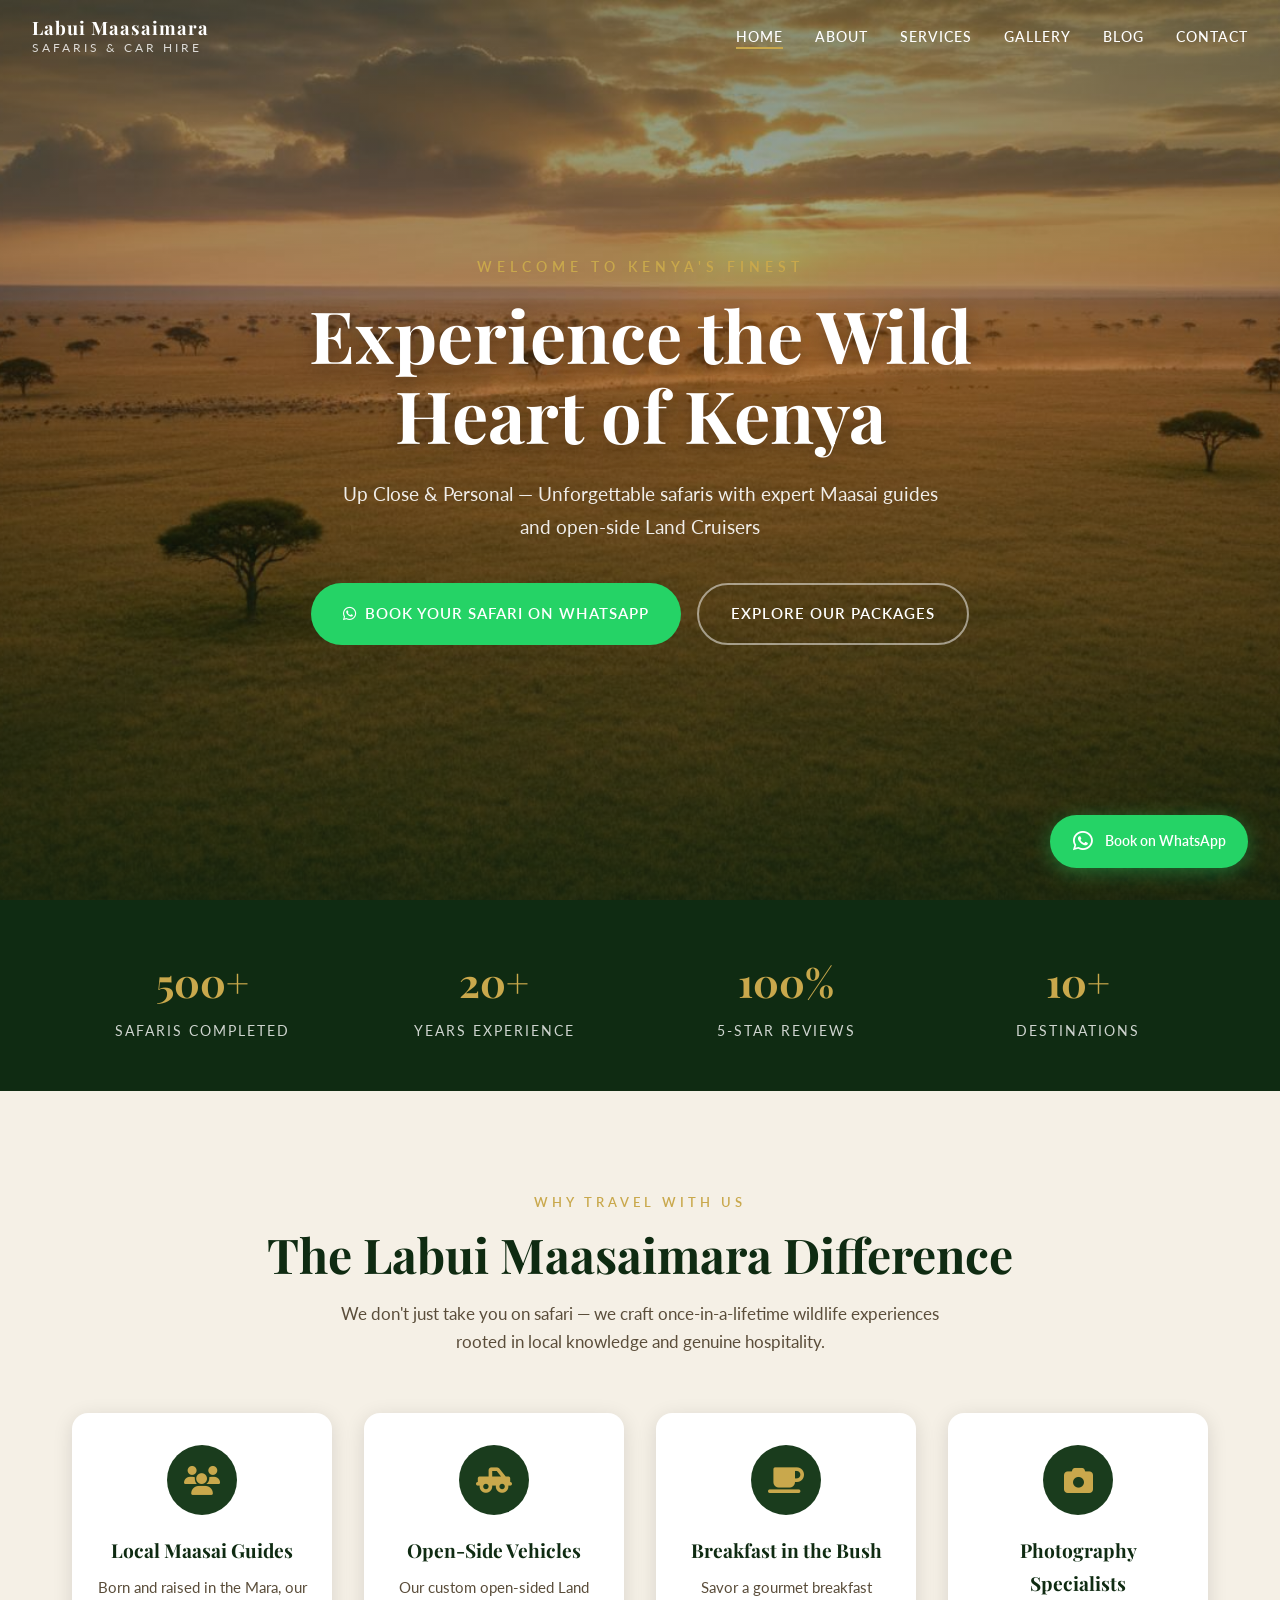
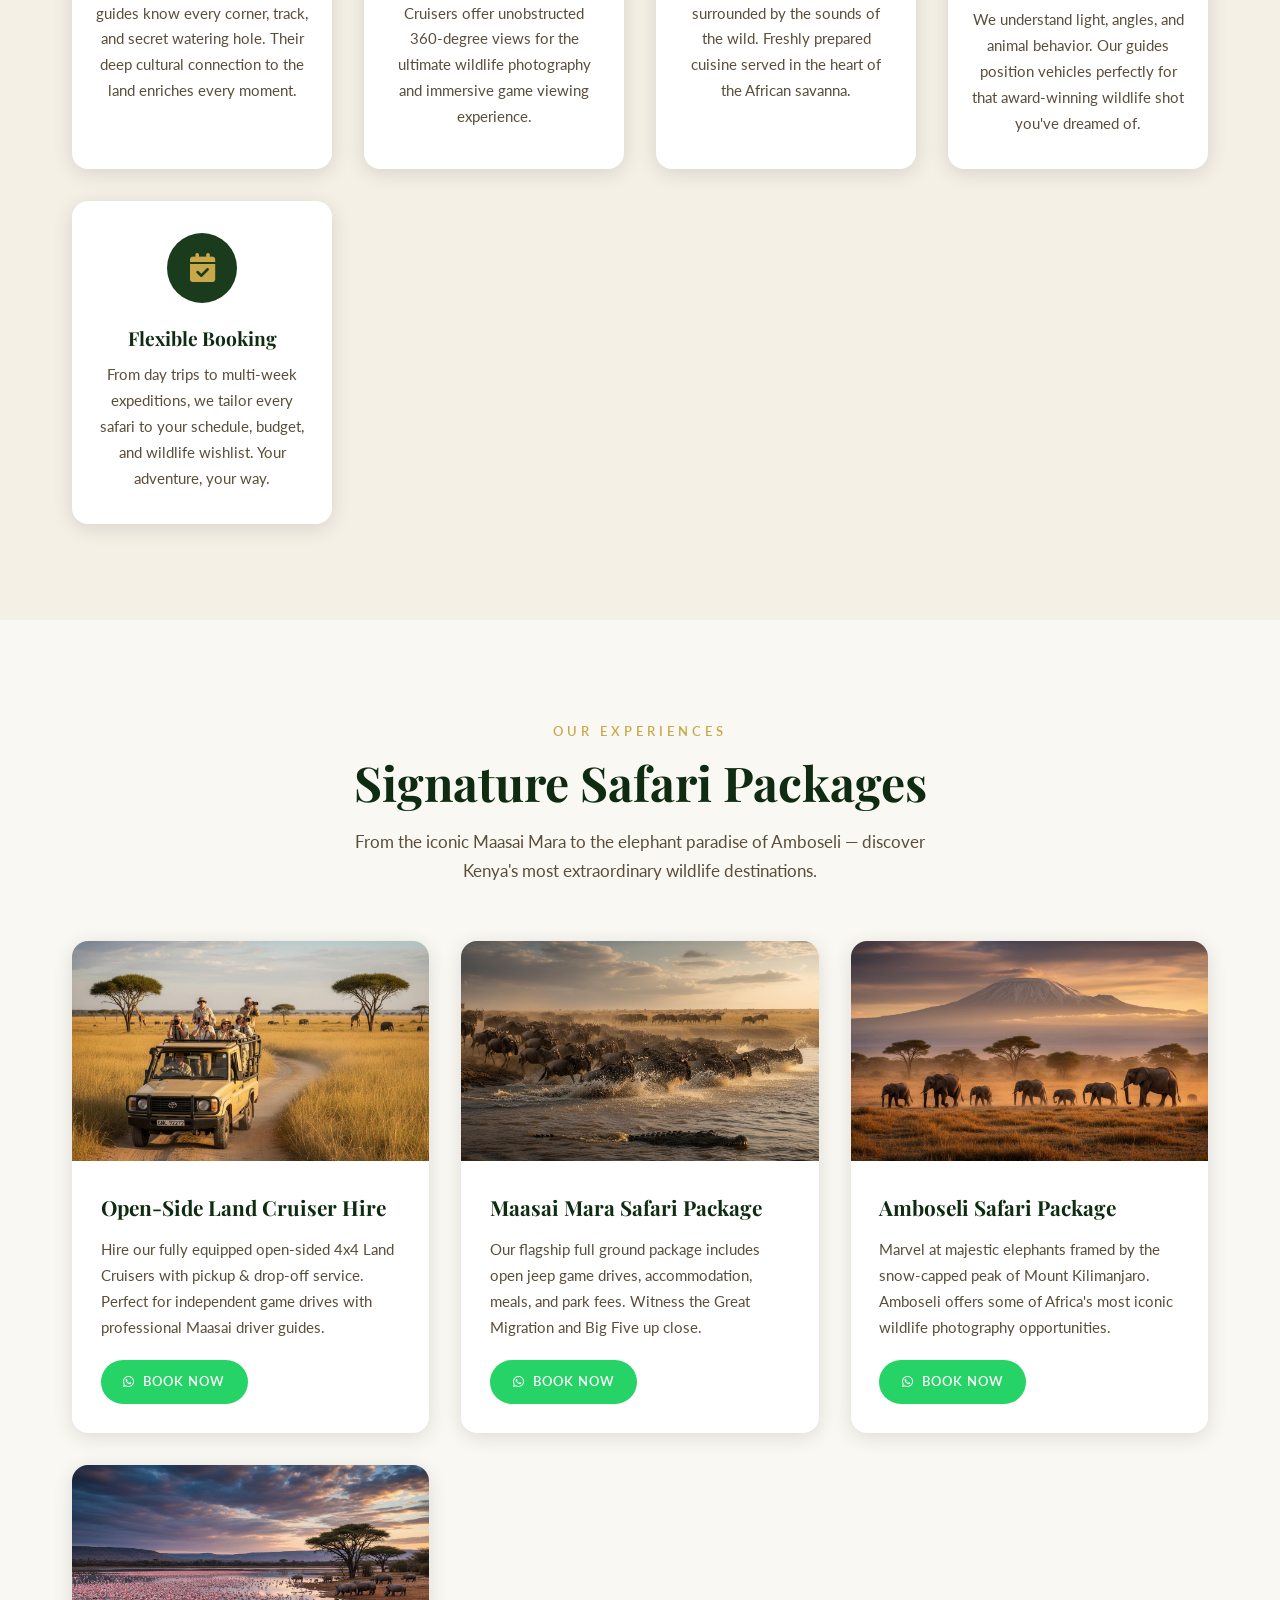
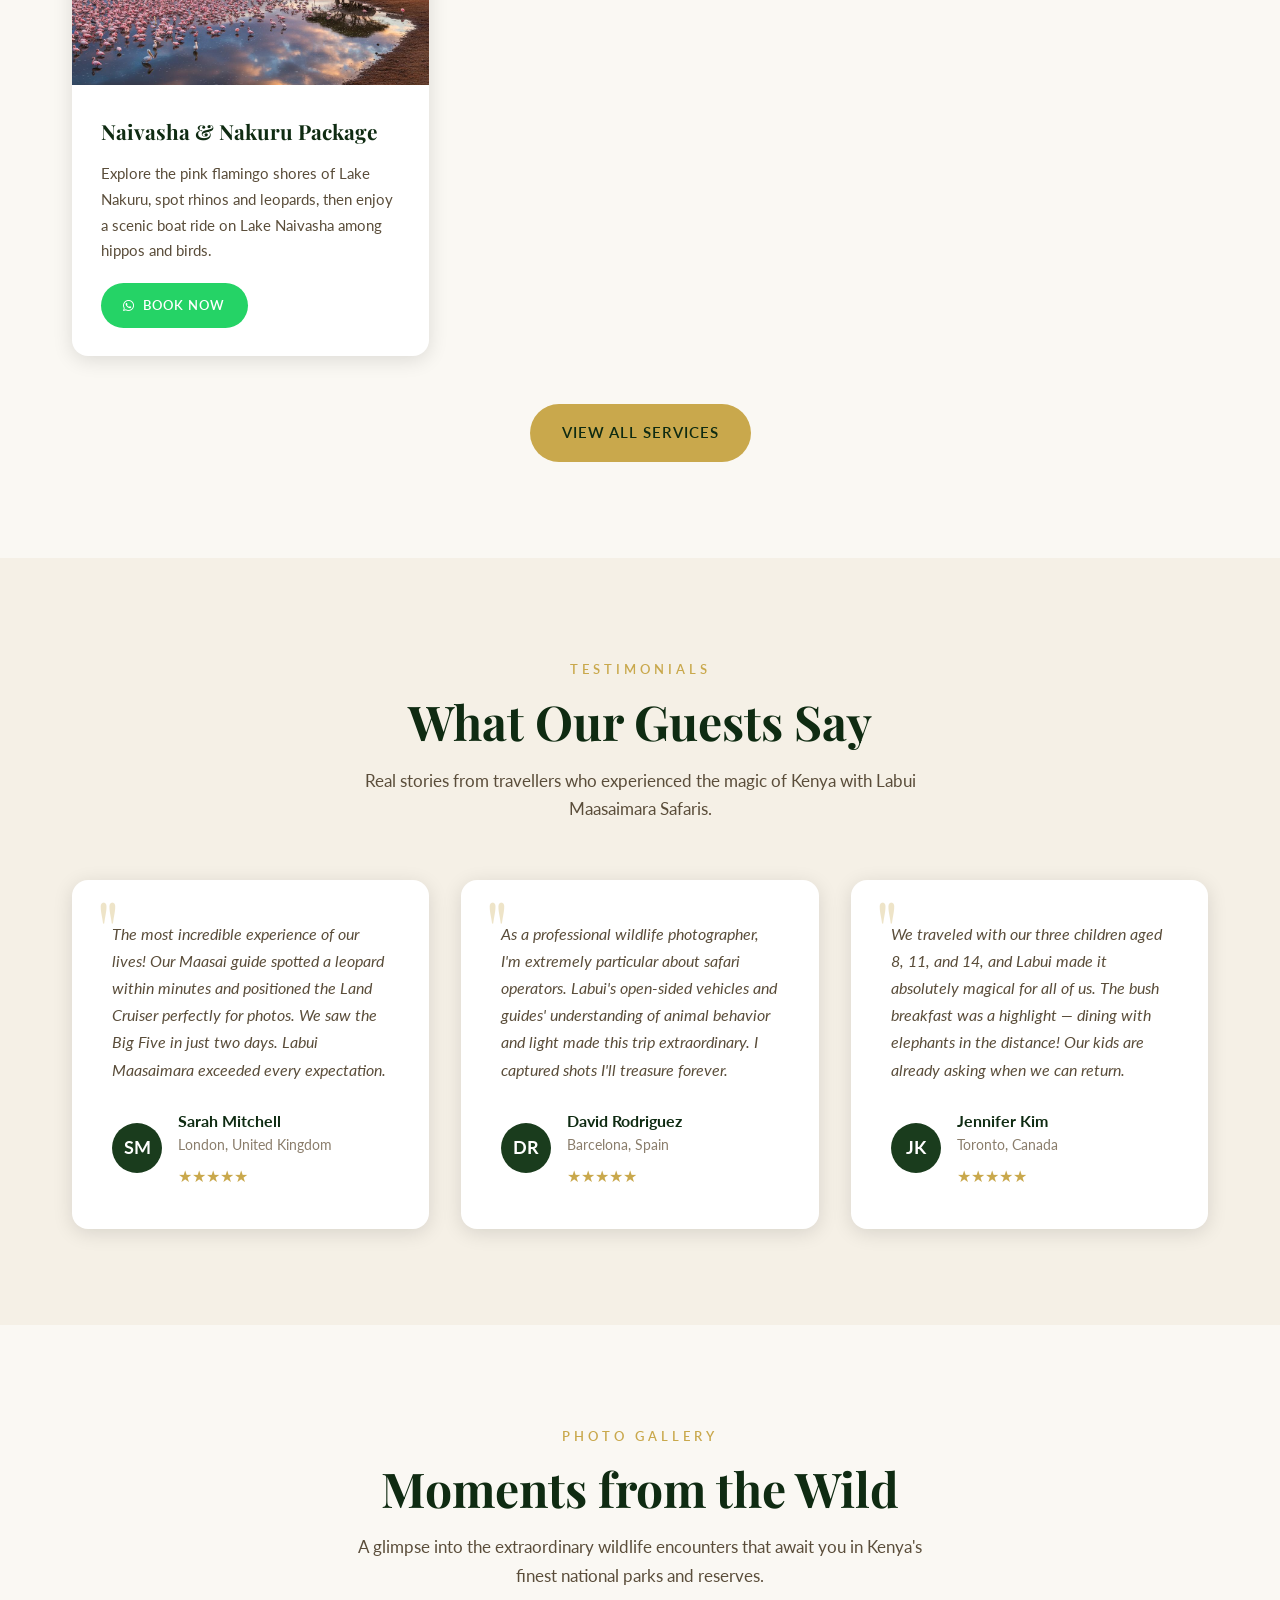
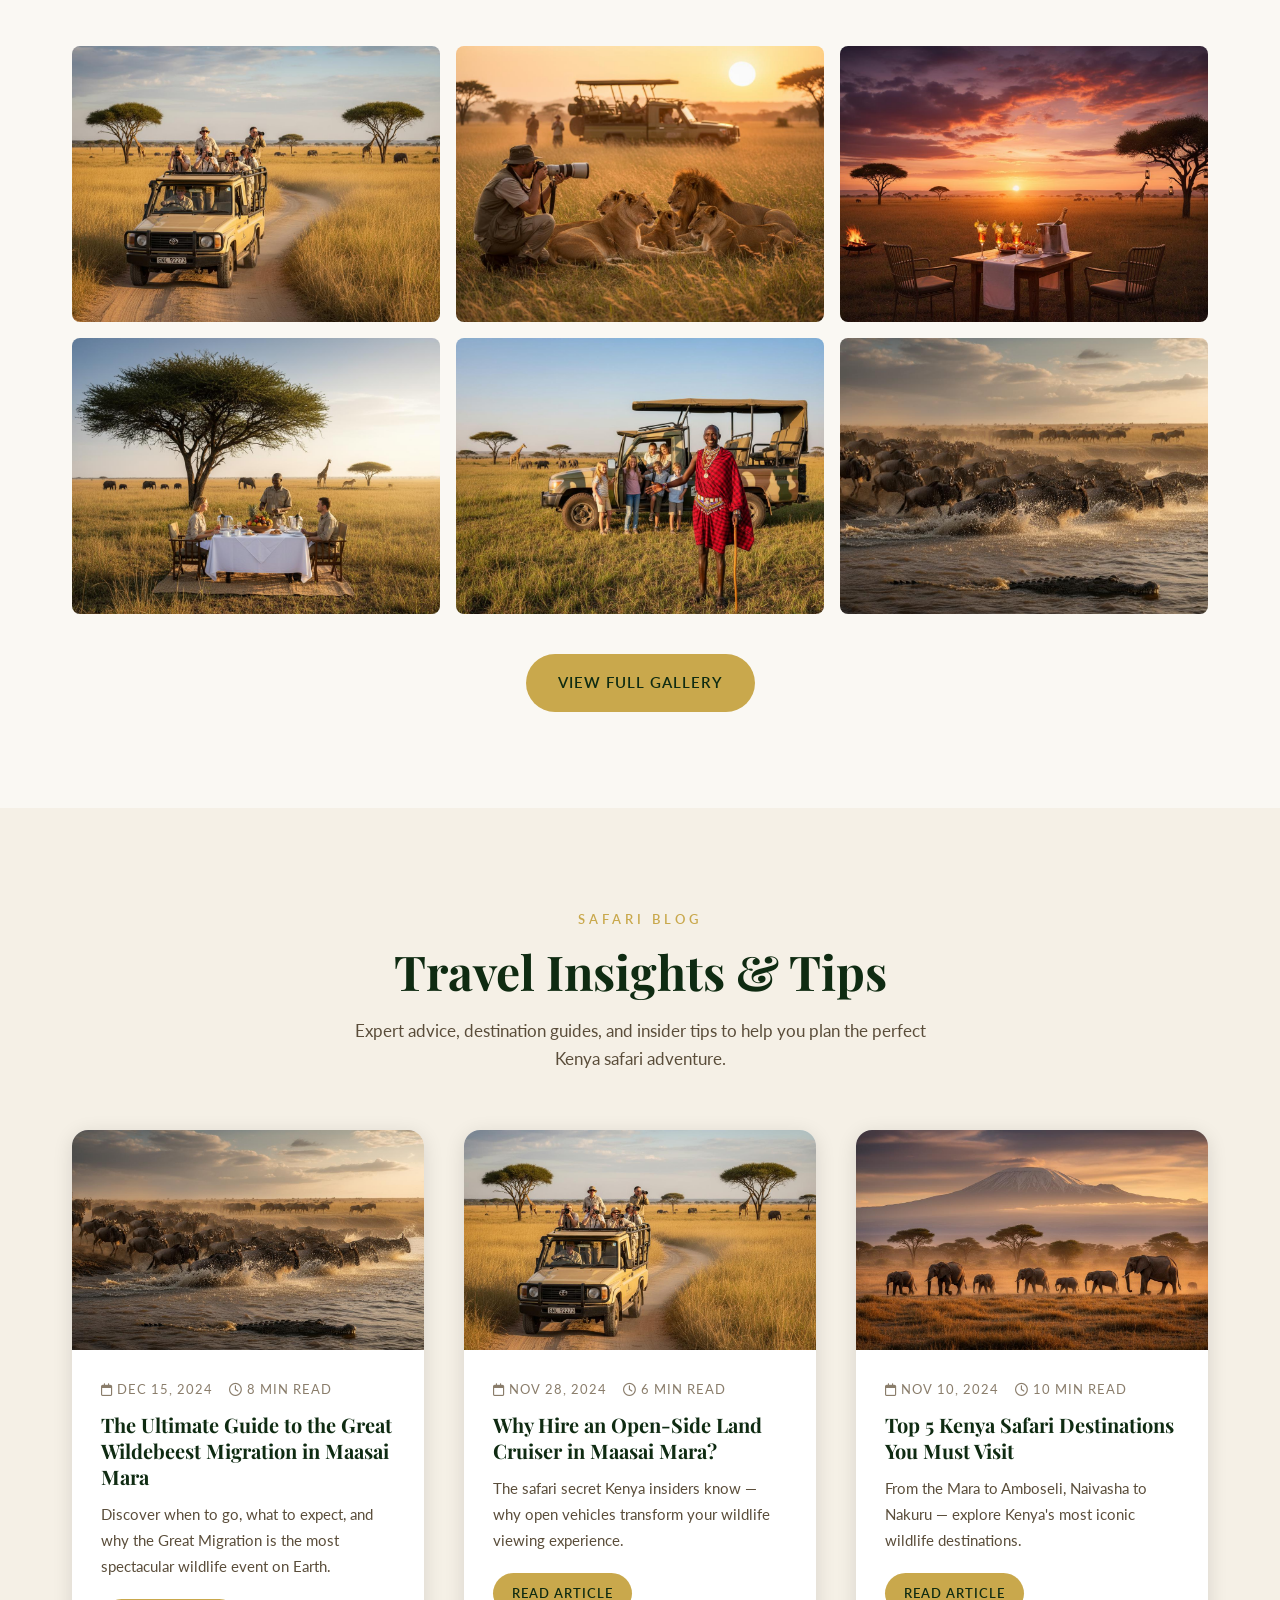
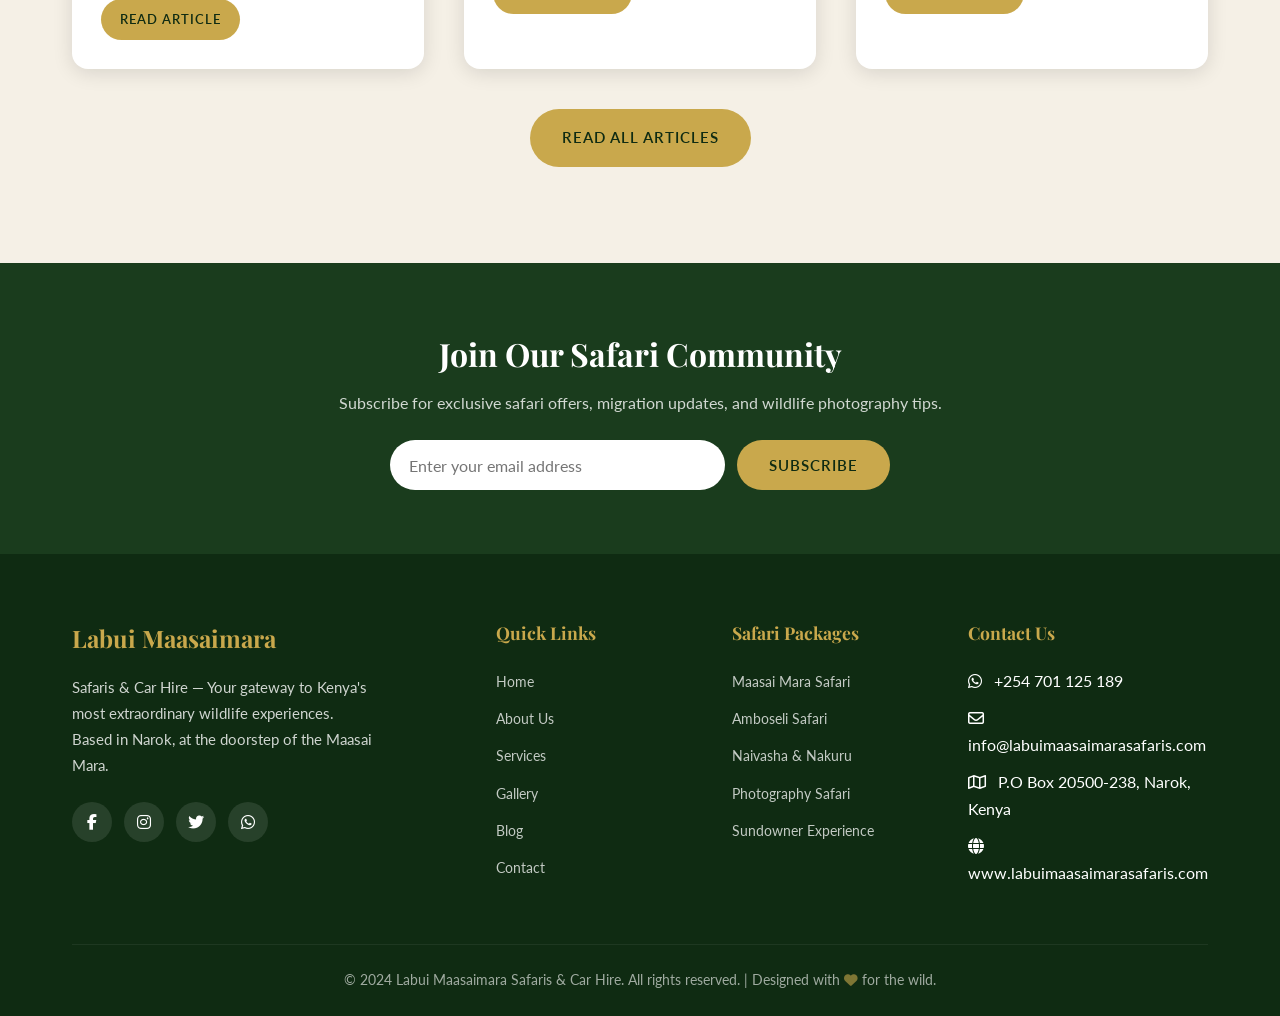
==== index.html @ a53995dc "Initial commit - Labui Maasaimara Safaris website" ====
<!DOCTYPE html>
<html lang="en">
<head>
  <meta charset="UTF-8">
  <meta name="viewport" content="width=device-width, initial-scale=1.0">
  <title>Labui Maasaimara Safaris & Car Hire | Best Safari in Kenya</title>
  <meta name="description" content="Labui Maasaimara Safaris & Car Hire offers the best Kenya safari experiences in Maasai Mara, Amboseli, Nakuru & Naivasha. Open-side Land Cruiser hire, game drives, photography safaris & more. Book now!">
  <meta name="keywords" content="Maasai Mara safari, Kenya safari, open side land cruiser hire, safari packages Kenya, wildlife photography, Amboseli safari, Labui Maasaimara">
  <link rel="canonical" href="https://www.labuimaasaimarasafaris.com/">
  
  <!-- Open Graph -->
  <meta property="og:title" content="Labui Maasaimara Safaris & Car Hire | Best Safari in Kenya">
  <meta property="og:description" content="Experience the Wild Heart of Kenya with Labui Maasaimara Safaris. Open-side Land Cruisers, expert Maasai guides, and unforgettable safari packages.">
  <meta property="og:type" content="website">
  <meta property="og:url" content="https://www.labuimaasaimarasafaris.com/">
  <meta property="og:image" content="https://www.labuimaasaimarasafaris.com/assets/images/hero-bg.jpg">
  
  <!-- Twitter Card -->
  <meta name="twitter:card" content="summary_large_image">
  <meta name="twitter:title" content="Labui Maasaimara Safaris & Car Hire">
  <meta name="twitter:description" content="Experience the Wild Heart of Kenya with Labui Maasaimara Safaris.">
  
  <!-- Schema.org -->
  <script type="application/ld+json">
  {
    "@context": "https://schema.org",
    "@type": "TravelAgency",
    "name": "Labui Maasaimara Safaris & Car Hire",
    "description": "Premier safari company in Kenya offering Maasai Mara safaris, open-side Land Cruiser hire, and wildlife experiences.",
    "url": "https://www.labuimaasaimarasafaris.com",
    "telephone": "+254701125189",
    "email": "info@labuimaasaimarasafaris.com",
    "address": {
      "@type": "PostalAddress",
      "addressLocality": "Narok",
      "addressCountry": "KE"
    },
    "areaServed": "Kenya",
    "priceRange": "$$$"
  }
  </script>
  
  <!-- Fonts -->
  <link rel="preconnect" href="https://fonts.googleapis.com">
  <link rel="preconnect" href="https://fonts.gstatic.com" crossorigin>
  <link href="https://fonts.googleapis.com/css2?family=Lato:wght@300;400;700;900&family=Playfair+Display:wght@400;500;600;700;800&display=swap" rel="stylesheet">
  
  <!-- Font Awesome -->
  <link rel="stylesheet" href="https://cdnjs.cloudflare.com/ajax/libs/font-awesome/6.5.1/css/all.min.css">
  
  <!-- Styles -->
  <link rel="stylesheet" href="assets/css/style.css">
</head>
<body>

  <!-- Preloader -->
  <div class="preloader">
    <div class="preloader-icon"></div>
    <div class="preloader-text">Labui Maasaimara</div>
    <div class="preloader-sub">Safaris & Car Hire</div>
  </div>

  <!-- Navigation -->
  <nav class="navbar">
    <div class="nav-container">
      <a href="index.html" class="nav-logo">
        Labui Maasaimara
        <span>Safaris & Car Hire</span>
      </a>
      
      <ul class="nav-menu">
        <li><a href="index.html" class="nav-link active">Home</a></li>
        <li><a href="about.html" class="nav-link">About</a></li>
        <li><a href="services.html" class="nav-link">Services</a></li>
        <li><a href="gallery.html" class="nav-link">Gallery</a></li>
        <li><a href="blog.html" class="nav-link">Blog</a></li>
        <li><a href="contact.html" class="nav-link">Contact</a></li>
      </ul>
      
      <button class="hamburger" aria-label="Toggle menu">
        <span></span>
        <span></span>
        <span></span>
      </button>
    </div>
  </nav>

  <!-- Hero Section -->
  <section class="hero">
    <div class="hero-video-bg">
      <img src="assets/images/hero-bg.jpg" alt="Maasai Mara savanna golden sunrise with acacia trees">
    </div>
    <div class="hero-overlay"></div>
    <div class="hero-content">
      <p class="hero-subtitle">Welcome to Kenya's Finest</p>
      <h1 class="hero-title">Experience the Wild Heart of Kenya</h1>
      <p class="hero-tagline">Up Close & Personal — Unforgettable safaris with expert Maasai guides and open-side Land Cruisers</p>
      <div class="hero-buttons">
        <a href="https://wa.me/254701125189?text=Hello%20Labui%20Safaris!%20I'd%20like%20to%20book%20a%20safari.%20Please%20send%20me%20more%20details." class="btn btn-whatsapp" target="_blank" rel="noopener">
          <i class="fab fa-whatsapp"></i> Book Your Safari on WhatsApp
        </a>
        <a href="services.html" class="btn btn-outline">Explore Our Packages</a>
      </div>
    </div>
  </section>

  <!-- Stats Bar -->
  <section class="stats-bar">
    <div class="container">
      <div class="stats-grid">
        <div class="stat-item">
          <span class="stat-number" data-target="500" data-suffix="+">0+</span>
          <span class="stat-label">Safaris Completed</span>
        </div>
        <div class="stat-item">
          <span class="stat-number" data-target="20" data-suffix="+">0+</span>
          <span class="stat-label">Years Experience</span>
        </div>
        <div class="stat-item">
          <span class="stat-number" data-target="100" data-suffix="%">0%</span>
          <span class="stat-label">5-Star Reviews</span>
        </div>
        <div class="stat-item">
          <span class="stat-number" data-target="10" data-suffix="+">0+</span>
          <span class="stat-label">Destinations</span>
        </div>
      </div>
    </div>
  </section>

  <!-- Why Choose Us -->
  <section class="section section-alt">
    <div class="container">
      <div class="section-header fade-in">
        <span class="section-label">Why Travel With Us</span>
        <h2 class="section-title">The Labui Maasaimara Difference</h2>
        <p class="section-desc">We don't just take you on safari — we craft once-in-a-lifetime wildlife experiences rooted in local knowledge and genuine hospitality.</p>
      </div>
      
      <div class="features-grid">
        <div class="feature-card fade-in">
          <div class="feature-icon">
            <i class="fas fa-users"></i>
          </div>
          <h3 class="feature-title">Local Maasai Guides</h3>
          <p class="feature-desc">Born and raised in the Mara, our guides know every corner, track, and secret watering hole. Their deep cultural connection to the land enriches every moment.</p>
        </div>
        
        <div class="feature-card fade-in">
          <div class="feature-icon">
            <i class="fas fa-truck-pickup"></i>
          </div>
          <h3 class="feature-title">Open-Side Vehicles</h3>
          <p class="feature-desc">Our custom open-sided Land Cruisers offer unobstructed 360-degree views for the ultimate wildlife photography and immersive game viewing experience.</p>
        </div>
        
        <div class="feature-card fade-in">
          <div class="feature-icon">
            <i class="fas fa-coffee"></i>
          </div>
          <h3 class="feature-title">Breakfast in the Bush</h3>
          <p class="feature-desc">Savor a gourmet breakfast surrounded by the sounds of the wild. Freshly prepared cuisine served in the heart of the African savanna.</p>
        </div>
        
        <div class="feature-card fade-in">
          <div class="feature-icon">
            <i class="fas fa-camera"></i>
          </div>
          <h3 class="feature-title">Photography Specialists</h3>
          <p class="feature-desc">We understand light, angles, and animal behavior. Our guides position vehicles perfectly for that award-winning wildlife shot you've dreamed of.</p>
        </div>
        
        <div class="feature-card fade-in">
          <div class="feature-icon">
            <i class="fas fa-calendar-check"></i>
          </div>
          <h3 class="feature-title">Flexible Booking</h3>
          <p class="feature-desc">From day trips to multi-week expeditions, we tailor every safari to your schedule, budget, and wildlife wishlist. Your adventure, your way.</p>
        </div>
      </div>
    </div>
  </section>

  <!-- Services Preview -->
  <section class="section">
    <div class="container">
      <div class="section-header fade-in">
        <span class="section-label">Our Experiences</span>
        <h2 class="section-title">Signature Safari Packages</h2>
        <p class="section-desc">From the iconic Maasai Mara to the elephant paradise of Amboseli — discover Kenya's most extraordinary wildlife destinations.</p>
      </div>
      
      <div class="services-grid">
        <div class="service-card fade-in">
          <div class="service-img">
            <img src="assets/images/service-landcruiser.jpg" alt="Open-side Land Cruiser safari vehicle in Maasai Mara" loading="lazy">
          </div>
          <div class="service-content">
            <h3 class="service-title">Open-Side Land Cruiser Hire</h3>
            <p class="service-desc">Hire our fully equipped open-sided 4x4 Land Cruisers with pickup & drop-off service. Perfect for independent game drives with professional Maasai driver guides.</p>
            <a href="https://wa.me/254701125189?text=Hello!%20I'd%20like%20to%20hire%20an%20open-side%20Land%20Cruiser%20in%20Maasai%20Mara.%20Please%20share%20rates%20and%20availability." class="btn btn-whatsapp" target="_blank" rel="noopener" style="padding: 0.7rem 1.4rem; font-size: 0.8rem;">
              <i class="fab fa-whatsapp"></i> Book Now
            </a>
          </div>
        </div>
        
        <div class="service-card fade-in">
          <div class="service-img">
            <img src="assets/images/about-wildlife.jpg" alt="Wildebeest crossing in Maasai Mara Kenya" loading="lazy">
          </div>
          <div class="service-content">
            <h3 class="service-title">Maasai Mara Safari Package</h3>
            <p class="service-desc">Our flagship full ground package includes open jeep game drives, accommodation, meals, and park fees. Witness the Great Migration and Big Five up close.</p>
            <a href="https://wa.me/254701125189?text=Hello!%20I'm%20interested%20in%20the%20Maasai%20Mara%20Safari%20Package.%20Please%20send%20details%20and%20pricing." class="btn btn-whatsapp" target="_blank" rel="noopener" style="padding: 0.7rem 1.4rem; font-size: 0.8rem;">
              <i class="fab fa-whatsapp"></i> Book Now
            </a>
          </div>
        </div>
        
        <div class="service-card fade-in">
          <div class="service-img">
            <img src="assets/images/service-amboseli.jpg" alt="Elephants with Mount Kilimanjaro at Amboseli" loading="lazy">
          </div>
          <div class="service-content">
            <h3 class="service-title">Amboseli Safari Package</h3>
            <p class="service-desc">Marvel at majestic elephants framed by the snow-capped peak of Mount Kilimanjaro. Amboseli offers some of Africa's most iconic wildlife photography opportunities.</p>
            <a href="https://wa.me/254701125189?text=Hello!%20I'd%20like%20to%20book%20the%20Amboseli%20Safari%20Package.%20Please%20share%20the%20itinerary%20and%20costs." class="btn btn-whatsapp" target="_blank" rel="noopener" style="padding: 0.7rem 1.4rem; font-size: 0.8rem;">
              <i class="fab fa-whatsapp"></i> Book Now
            </a>
          </div>
        </div>
        
        <div class="service-card fade-in">
          <div class="service-img">
            <img src="assets/images/service-nakuru.jpg" alt="Pink flamingos at Lake Nakuru with rhinos" loading="lazy">
          </div>
          <div class="service-content">
            <h3 class="service-title">Naivasha & Nakuru Package</h3>
            <p class="service-desc">Explore the pink flamingo shores of Lake Nakuru, spot rhinos and leopards, then enjoy a scenic boat ride on Lake Naivasha among hippos and birds.</p>
            <a href="https://wa.me/254701125189?text=Hello!%20I'm%20interested%20in%20the%20Naivasha%20%26%20Nakuru%20Package.%20Please%20send%20details." class="btn btn-whatsapp" target="_blank" rel="noopener" style="padding: 0.7rem 1.4rem; font-size: 0.8rem;">
              <i class="fab fa-whatsapp"></i> Book Now
            </a>
          </div>
        </div>
      </div>
      
      <div style="text-align: center; margin-top: 3rem;" class="fade-in">
        <a href="services.html" class="btn btn-primary">View All Services</a>
      </div>
    </div>
  </section>

  <!-- Testimonials -->
  <section class="section section-alt">
    <div class="container">
      <div class="section-header fade-in">
        <span class="section-label">Testimonials</span>
        <h2 class="section-title">What Our Guests Say</h2>
        <p class="section-desc">Real stories from travellers who experienced the magic of Kenya with Labui Maasaimara Safaris.</p>
      </div>
      
      <div class="testimonials-grid">
        <div class="testimonial-card fade-in">
          <p class="testimonial-text">The most incredible experience of our lives! Our Maasai guide spotted a leopard within minutes and positioned the Land Cruiser perfectly for photos. We saw the Big Five in just two days. Labui Maasaimara exceeded every expectation.</p>
          <div class="testimonial-author">
            <div class="testimonial-avatar">SM</div>
            <div>
              <div class="testimonial-name">Sarah Mitchell</div>
              <div class="testimonial-location">London, United Kingdom</div>
              <div class="testimonial-rating">★★★★★</div>
            </div>
          </div>
        </div>
        
        <div class="testimonial-card fade-in">
          <p class="testimonial-text">As a professional wildlife photographer, I'm extremely particular about safari operators. Labui's open-sided vehicles and guides' understanding of animal behavior and light made this trip extraordinary. I captured shots I'll treasure forever.</p>
          <div class="testimonial-author">
            <div class="testimonial-avatar">DR</div>
            <div>
              <div class="testimonial-name">David Rodriguez</div>
              <div class="testimonial-location">Barcelona, Spain</div>
              <div class="testimonial-rating">★★★★★</div>
            </div>
          </div>
        </div>
        
        <div class="testimonial-card fade-in">
          <p class="testimonial-text">We traveled with our three children aged 8, 11, and 14, and Labui made it absolutely magical for all of us. The bush breakfast was a highlight — dining with elephants in the distance! Our kids are already asking when we can return.</p>
          <div class="testimonial-author">
            <div class="testimonial-avatar">JK</div>
            <div>
              <div class="testimonial-name">Jennifer Kim</div>
              <div class="testimonial-location">Toronto, Canada</div>
              <div class="testimonial-rating">★★★★★</div>
            </div>
          </div>
        </div>
      </div>
    </div>
  </section>

  <!-- Gallery Preview -->
  <section class="section">
    <div class="container">
      <div class="section-header fade-in">
        <span class="section-label">Photo Gallery</span>
        <h2 class="section-title">Moments from the Wild</h2>
        <p class="section-desc">A glimpse into the extraordinary wildlife encounters that await you in Kenya's finest national parks and reserves.</p>
      </div>
      
      <div class="gallery-grid">
        <div class="gallery-item fade-in" data-category="game-drives">
          <img src="assets/images/service-landcruiser.jpg" alt="Safari game drive with open Land Cruiser in Maasai Mara" loading="lazy">
          <div class="gallery-watermark">
            <span class="gallery-watermark-text">Labui Maasaimara Safaris</span>
          </div>
        </div>
        <div class="gallery-item fade-in" data-category="photography">
          <img src="assets/images/service-photography.jpg" alt="Wildlife photographer with lions in Maasai Mara" loading="lazy">
          <div class="gallery-watermark">
            <span class="gallery-watermark-text">Labui Maasaimara Safaris</span>
          </div>
        </div>
        <div class="gallery-item fade-in" data-category="sundowners">
          <img src="assets/images/service-sundowner.jpg" alt="Sundowner drinks setup in Maasai Mara at sunset" loading="lazy">
          <div class="gallery-watermark">
            <span class="gallery-watermark-text">Labui Maasaimara Safaris</span>
          </div>
        </div>
        <div class="gallery-item fade-in" data-category="bush-breakfast">
          <img src="assets/images/service-breakfast.jpg" alt="Breakfast in the bush with wildlife views" loading="lazy">
          <div class="gallery-watermark">
            <span class="gallery-watermark-text">Labui Maasaimara Safaris</span>
          </div>
        </div>
        <div class="gallery-item fade-in" data-category="game-drives">
          <img src="assets/images/service-guide.jpg" alt="Maasai guide with tourists near safari vehicle" loading="lazy">
          <div class="gallery-watermark">
            <span class="gallery-watermark-text">Labui Maasaimara Safaris</span>
          </div>
        </div>
        <div class="gallery-item fade-in" data-category="game-drives">
          <img src="assets/images/about-wildlife.jpg" alt="Wildebeest Great Migration river crossing" loading="lazy">
          <div class="gallery-watermark">
            <span class="gallery-watermark-text">Labui Maasaimara Safaris</span>
          </div>
        </div>
      </div>
      
      <div style="text-align: center; margin-top: 2.5rem;" class="fade-in">
        <a href="gallery.html" class="btn btn-primary">View Full Gallery</a>
      </div>
    </div>
  </section>

  <!-- Blog Preview -->
  <section class="section section-alt">
    <div class="container">
      <div class="section-header fade-in">
        <span class="section-label">Safari Blog</span>
        <h2 class="section-title">Travel Insights & Tips</h2>
        <p class="section-desc">Expert advice, destination guides, and insider tips to help you plan the perfect Kenya safari adventure.</p>
      </div>
      
      <div class="blog-grid">
        <article class="blog-card fade-in">
          <div class="blog-img">
            <img src="assets/images/about-wildlife.jpg" alt="Great Wildebeest Migration in Maasai Mara" loading="lazy">
          </div>
          <div class="blog-content">
            <div class="blog-meta">
              <span><i class="far fa-calendar"></i> Dec 15, 2024</span>
              <span><i class="far fa-clock"></i> 8 min read</span>
            </div>
            <h3 class="blog-title">The Ultimate Guide to the Great Wildebeest Migration in Maasai Mara</h3>
            <p class="blog-excerpt">Discover when to go, what to expect, and why the Great Migration is the most spectacular wildlife event on Earth.</p>
            <a href="blog.html#article1" class="btn btn-primary" style="padding: 0.6rem 1.2rem; font-size: 0.8rem;">Read Article</a>
          </div>
        </article>
        
        <article class="blog-card fade-in">
          <div class="blog-img">
            <img src="assets/images/service-landcruiser.jpg" alt="Open-side Land Cruiser safari vehicle" loading="lazy">
          </div>
          <div class="blog-content">
            <div class="blog-meta">
              <span><i class="far fa-calendar"></i> Nov 28, 2024</span>
              <span><i class="far fa-clock"></i> 6 min read</span>
            </div>
            <h3 class="blog-title">Why Hire an Open-Side Land Cruiser in Maasai Mara?</h3>
            <p class="blog-excerpt">The safari secret Kenya insiders know — why open vehicles transform your wildlife viewing experience.</p>
            <a href="blog.html#article2" class="btn btn-primary" style="padding: 0.6rem 1.2rem; font-size: 0.8rem;">Read Article</a>
          </div>
        </article>
        
        <article class="blog-card fade-in">
          <div class="blog-img">
            <img src="assets/images/service-amboseli.jpg" alt="Elephants at Amboseli with Kilimanjaro" loading="lazy">
          </div>
          <div class="blog-content">
            <div class="blog-meta">
              <span><i class="far fa-calendar"></i> Nov 10, 2024</span>
              <span><i class="far fa-clock"></i> 10 min read</span>
            </div>
            <h3 class="blog-title">Top 5 Kenya Safari Destinations You Must Visit</h3>
            <p class="blog-excerpt">From the Mara to Amboseli, Naivasha to Nakuru — explore Kenya's most iconic wildlife destinations.</p>
            <a href="blog.html#article3" class="btn btn-primary" style="padding: 0.6rem 1.2rem; font-size: 0.8rem;">Read Article</a>
          </div>
        </article>
      </div>
      
      <div style="text-align: center; margin-top: 2.5rem;" class="fade-in">
        <a href="blog.html" class="btn btn-primary">Read All Articles</a>
      </div>
    </div>
  </section>

  <!-- Newsletter -->
  <section class="newsletter">
    <div class="container">
      <div class="fade-in">
        <h3>Join Our Safari Community</h3>
        <p>Subscribe for exclusive safari offers, migration updates, and wildlife photography tips.</p>
        <form class="newsletter-form" onsubmit="event.preventDefault(); alert('Thank you for subscribing! Watch your inbox for safari inspiration.');">
          <input type="email" placeholder="Enter your email address" required aria-label="Email address">
          <button type="submit" class="btn btn-primary">Subscribe</button>
        </form>
      </div>
    </div>
  </section>

  <!-- Footer -->
  <footer class="footer">
    <div class="container">
      <div class="footer-grid">
        <div class="footer-brand">
          <h3>Labui Maasaimara</h3>
          <p>Safaris & Car Hire — Your gateway to Kenya's most extraordinary wildlife experiences. Based in Narok, at the doorstep of the Maasai Mara.</p>
          <div class="footer-social">
            <a href="#" aria-label="Facebook"><i class="fab fa-facebook-f"></i></a>
            <a href="#" aria-label="Instagram"><i class="fab fa-instagram"></i></a>
            <a href="#" aria-label="Twitter"><i class="fab fa-twitter"></i></a>
            <a href="https://wa.me/254701125189" aria-label="WhatsApp" target="_blank" rel="noopener"><i class="fab fa-whatsapp"></i></a>
          </div>
        </div>
        
        <div class="footer-links">
          <h4>Quick Links</h4>
          <ul>
            <li><a href="index.html">Home</a></li>
            <li><a href="about.html">About Us</a></li>
            <li><a href="services.html">Services</a></li>
            <li><a href="gallery.html">Gallery</a></li>
            <li><a href="blog.html">Blog</a></li>
            <li><a href="contact.html">Contact</a></li>
          </ul>
        </div>
        
        <div class="footer-links">
          <h4>Safari Packages</h4>
          <ul>
            <li><a href="services.html">Maasai Mara Safari</a></li>
            <li><a href="services.html">Amboseli Safari</a></li>
            <li><a href="services.html">Naivasha & Nakuru</a></li>
            <li><a href="services.html">Photography Safari</a></li>
            <li><a href="services.html">Sundowner Experience</a></li>
          </ul>
        </div>
        
        <div class="footer-links">
          <h4>Contact Us</h4>
          <ul>
            <li><i class="fab fa-whatsapp" style="margin-right: 0.5rem;"></i> +254 701 125 189</li>
            <li><i class="far fa-envelope" style="margin-right: 0.5rem;"></i> info@labuimaasaimarasafaris.com</li>
            <li><i class="far fa-map" style="margin-right: 0.5rem;"></i> P.O Box 20500-238, Narok, Kenya</li>
            <li><i class="fas fa-globe" style="margin-right: 0.5rem;"></i> www.labuimaasaimarasafaris.com</li>
          </ul>
        </div>
      </div>
      
      <div class="footer-bottom">
        <p>&copy; 2024 Labui Maasaimara Safaris & Car Hire. All rights reserved. | Designed with <i class="fas fa-heart" style="color: var(--secondary);"></i> for the wild.</p>
      </div>
    </div>
  </footer>

  <!-- WhatsApp Floating Button -->
  <a href="https://wa.me/254701125189?text=Hello%20Labui%20Safaris!%20I'd%20like%20to%20book%20a%20safari.%20Please%20send%20me%20more%20details." class="whatsapp-float" target="_blank" rel="noopener" aria-label="Chat on WhatsApp">
    <i class="fab fa-whatsapp" style="font-size: 1.4rem;"></i>
    <span>Book on WhatsApp</span>
  </a>

  <!-- Scroll to Top -->
  <button class="scroll-top" aria-label="Scroll to top">
    <i class="fas fa-chevron-up"></i>
  </button>

  <!-- Lightbox -->
  <div class="lightbox">
    <button class="lightbox-close" aria-label="Close lightbox">&times;</button>
    <button class="lightbox-nav lightbox-prev" aria-label="Previous image"><i class="fas fa-chevron-left"></i></button>
    <img class="lightbox-img" src="" alt="">
    <button class="lightbox-nav lightbox-next" aria-label="Next image"><i class="fas fa-chevron-right"></i></button>
  </div>

  <!-- Scripts -->
  <script src="assets/js/main.js"></script>
</body>
</html>
---- assets/css/style.css ----
/* ============================================
   Labui Maasaimara Safaris & Car Hire
   Complete Stylesheet
   ============================================ */

/* ---- CSS Variables ---- */
:root {
  --primary: #1a3c1d;
  --primary-dark: #0f2b12;
  --primary-light: #2d5a31;
  --secondary: #c9a84c;
  --secondary-light: #e0c068;
  --accent: #8B4513;
  --cream: #f5f0e6;
  --ivory: #faf8f3;
  --white: #ffffff;
  --text-dark: #2c2416;
  --text-medium: #5a4d3a;
  --text-light: #8a7d6b;
  --overlay-dark: rgba(26, 60, 29, 0.85);
  --overlay-light: rgba(245, 240, 230, 0.92);
  --font-heading: 'Playfair Display', Georgia, serif;
  --font-body: 'Lato', 'Open Sans', sans-serif;
  --transition: all 0.3s ease;
  --shadow: 0 4px 20px rgba(0,0,0,0.12);
  --shadow-lg: 0 10px 40px rgba(0,0,0,0.2);
  --radius: 8px;
  --radius-lg: 16px;
}

/* ---- Reset ---- */
*, *::before, *::after {
  margin: 0;
  padding: 0;
  box-sizing: border-box;
}

html {
  scroll-behavior: smooth;
}

body {
  font-family: var(--font-body);
  color: var(--text-dark);
  background: var(--ivory);
  line-height: 1.7;
  overflow-x: hidden;
}

a {
  text-decoration: none;
  color: inherit;
  transition: var(--transition);
}

img {
  max-width: 100%;
  height: auto;
  display: block;
}

/* ---- Preloader ---- */
.preloader {
  position: fixed;
  inset: 0;
  background: var(--primary-dark);
  z-index: 99999;
  display: flex;
  flex-direction: column;
  align-items: center;
  justify-content: center;
  transition: opacity 0.6s ease, visibility 0.6s ease;
}

.preloader.hidden {
  opacity: 0;
  visibility: hidden;
}

.preloader-icon {
  width: 80px;
  height: 80px;
  border: 3px solid rgba(201, 168, 76, 0.2);
  border-top-color: var(--secondary);
  border-radius: 50%;
  animation: spin 1s linear infinite;
}

.preloader-text {
  color: var(--secondary);
  font-family: var(--font-heading);
  font-size: 1.5rem;
  margin-top: 1.5rem;
  letter-spacing: 2px;
}

.preloader-sub {
  color: var(--cream);
  font-size: 0.85rem;
  margin-top: 0.5rem;
  opacity: 0.7;
  letter-spacing: 3px;
  text-transform: uppercase;
}

@keyframes spin {
  to { transform: rotate(360deg); }
}

/* ---- Navigation ---- */
.navbar {
  position: fixed;
  top: 0;
  left: 0;
  right: 0;
  z-index: 9999;
  padding: 1rem 0;
  transition: var(--transition);
}

.navbar.scrolled {
  background: rgba(255,255,255,0.97);
  backdrop-filter: blur(10px);
  box-shadow: 0 2px 20px rgba(0,0,0,0.08);
  padding: 0.6rem 0;
}

.navbar.scrolled .nav-logo,
.navbar.scrolled .nav-link,
.navbar.scrolled .back-btn {
  color: var(--text-dark);
}

.navbar.scrolled .hamburger span {
  background: var(--text-dark);
}

.nav-container {
  max-width: 1280px;
  margin: 0 auto;
  padding: 0 2rem;
  display: flex;
  align-items: center;
  justify-content: space-between;
}

.nav-logo {
  font-family: var(--font-heading);
  font-size: 1.15rem;
  font-weight: 700;
  color: var(--white);
  letter-spacing: 1px;
  line-height: 1.3;
}

.nav-logo span {
  display: block;
  font-size: 0.75rem;
  font-family: var(--font-body);
  font-weight: 400;
  letter-spacing: 3px;
  text-transform: uppercase;
  opacity: 0.8;
}

.nav-menu {
  display: flex;
  list-style: none;
  gap: 2rem;
  align-items: center;
}

.nav-link {
  color: var(--white);
  font-size: 0.9rem;
  font-weight: 500;
  letter-spacing: 1px;
  text-transform: uppercase;
  position: relative;
  padding-bottom: 4px;
}

.nav-link::after {
  content: '';
  position: absolute;
  bottom: 0;
  left: 0;
  width: 0;
  height: 2px;
  background: var(--secondary);
  transition: width 0.3s ease;
}

.nav-link:hover::after,
.nav-link.active::after {
  width: 100%;
}

.nav-link:hover {
  color: var(--secondary);
}

.back-btn {
  color: var(--white);
  font-size: 0.85rem;
  display: flex;
  align-items: center;
  gap: 0.4rem;
  padding: 0.4rem 0.8rem;
  border: 1px solid rgba(255,255,255,0.3);
  border-radius: var(--radius);
  transition: var(--transition);
}

.back-btn:hover {
  background: rgba(255,255,255,0.15);
  border-color: var(--secondary);
}

.navbar.scrolled .back-btn {
  border-color: var(--primary);
  color: var(--primary);
}

.hamburger {
  display: none;
  flex-direction: column;
  gap: 5px;
  cursor: pointer;
  z-index: 10000;
  background: none;
  border: none;
}

.hamburger span {
  display: block;
  width: 28px;
  height: 2px;
  background: var(--white);
  transition: var(--transition);
}

.hamburger.active span:nth-child(1) {
  transform: rotate(45deg) translate(5px, 5px);
}

.hamburger.active span:nth-child(2) {
  opacity: 0;
}

.hamburger.active span:nth-child(3) {
  transform: rotate(-45deg) translate(5px, -5px);
}

/* ---- Hero Section ---- */
.hero {
  position: relative;
  height: 100vh;
  min-height: 700px;
  display: flex;
  align-items: center;
  justify-content: center;
  overflow: hidden;
}

.hero-video-bg {
  position: absolute;
  inset: 0;
  z-index: 0;
}

.hero-video-bg img,
.hero-video-bg video {
  width: 100%;
  height: 100%;
  object-fit: cover;
}

.hero-overlay {
  position: absolute;
  inset: 0;
  background: linear-gradient(
    to bottom,
    rgba(15, 43, 18, 0.5) 0%,
    rgba(15, 43, 18, 0.3) 40%,
    rgba(15, 43, 18, 0.7) 100%
  );
  z-index: 1;
}

.hero-content {
  position: relative;
  z-index: 2;
  text-align: center;
  color: var(--white);
  max-width: 900px;
  padding: 0 2rem;
  animation: fadeInUp 1s ease;
}

.hero-subtitle {
  font-size: 0.9rem;
  text-transform: uppercase;
  letter-spacing: 5px;
  color: var(--secondary);
  margin-bottom: 1rem;
  font-weight: 600;
}

.hero-title {
  font-family: var(--font-heading);
  font-size: clamp(2.5rem, 6vw, 4.5rem);
  font-weight: 700;
  line-height: 1.1;
  margin-bottom: 1.5rem;
  text-shadow: 0 4px 20px rgba(0,0,0,0.3);
}

.hero-tagline {
  font-size: 1.2rem;
  opacity: 0.9;
  margin-bottom: 2.5rem;
  max-width: 600px;
  margin-left: auto;
  margin-right: auto;
}

.hero-buttons {
  display: flex;
  gap: 1rem;
  justify-content: center;
  flex-wrap: wrap;
}

@keyframes fadeInUp {
  from {
    opacity: 0;
    transform: translateY(30px);
  }
  to {
    opacity: 1;
    transform: translateY(0);
  }
}

/* ---- Buttons ---- */
.btn {
  display: inline-flex;
  align-items: center;
  gap: 0.5rem;
  padding: 1rem 2rem;
  font-size: 0.95rem;
  font-weight: 600;
  letter-spacing: 1px;
  text-transform: uppercase;
  border-radius: 50px;
  border: none;
  cursor: pointer;
  transition: var(--transition);
  font-family: var(--font-body);
}

.btn-primary {
  background: var(--secondary);
  color: var(--primary-dark);
}

.btn-primary:hover {
  background: var(--secondary-light);
  transform: translateY(-2px);
  box-shadow: 0 8px 25px rgba(201, 168, 76, 0.4);
}

.btn-outline {
  background: transparent;
  color: var(--white);
  border: 2px solid rgba(255,255,255,0.5);
}

.btn-outline:hover {
  background: rgba(255,255,255,0.1);
  border-color: var(--white);
}

.btn-whatsapp {
  background: #25d366;
  color: var(--white);
}

.btn-whatsapp:hover {
  background: #1da851;
  transform: translateY(-2px);
  box-shadow: 0 8px 25px rgba(37, 211, 102, 0.4);
}

/* ---- Section Styles ---- */
.section {
  padding: 6rem 0;
}

.section-alt {
  background: var(--cream);
}

.container {
  max-width: 1200px;
  margin: 0 auto;
  padding: 0 2rem;
}

.section-header {
  text-align: center;
  margin-bottom: 3.5rem;
}

.section-label {
  display: inline-block;
  font-size: 0.8rem;
  text-transform: uppercase;
  letter-spacing: 4px;
  color: var(--secondary);
  font-weight: 600;
  margin-bottom: 0.75rem;
}

.section-title {
  font-family: var(--font-heading);
  font-size: clamp(2rem, 4vw, 3rem);
  color: var(--primary-dark);
  margin-bottom: 1rem;
  line-height: 1.2;
}

.section-desc {
  color: var(--text-medium);
  max-width: 600px;
  margin: 0 auto;
  font-size: 1.05rem;
}

/* ---- Stats Bar ---- */
.stats-bar {
  background: var(--primary-dark);
  padding: 3rem 0;
  position: relative;
  z-index: 3;
}

.stats-grid {
  display: grid;
  grid-template-columns: repeat(4, 1fr);
  gap: 2rem;
  text-align: center;
}

.stat-item {
  color: var(--white);
}

.stat-number {
  font-family: var(--font-heading);
  font-size: 2.5rem;
  font-weight: 700;
  color: var(--secondary);
  display: block;
}

.stat-label {
  font-size: 0.9rem;
  opacity: 0.8;
  text-transform: uppercase;
  letter-spacing: 2px;
}

/* ---- Why Choose Us ---- */
.features-grid {
  display: grid;
  grid-template-columns: repeat(auto-fit, minmax(220px, 1fr));
  gap: 2rem;
}

.feature-card {
  text-align: center;
  padding: 2rem 1.5rem;
  background: var(--white);
  border-radius: var(--radius-lg);
  box-shadow: var(--shadow);
  transition: var(--transition);
}

.feature-card:hover {
  transform: translateY(-8px);
  box-shadow: var(--shadow-lg);
}

.feature-icon {
  width: 70px;
  height: 70px;
  background: var(--primary);
  color: var(--secondary);
  border-radius: 50%;
  display: flex;
  align-items: center;
  justify-content: center;
  font-size: 1.8rem;
  margin: 0 auto 1.2rem;
}

.feature-title {
  font-family: var(--font-heading);
  font-size: 1.2rem;
  color: var(--primary-dark);
  margin-bottom: 0.5rem;
}

.feature-desc {
  color: var(--text-medium);
  font-size: 0.95rem;
}

/* ---- Service Cards ---- */
.services-grid {
  display: grid;
  grid-template-columns: repeat(auto-fit, minmax(300px, 1fr));
  gap: 2rem;
}

.service-card {
  background: var(--white);
  border-radius: var(--radius-lg);
  overflow: hidden;
  box-shadow: var(--shadow);
  transition: var(--transition);
}

.service-card:hover {
  transform: translateY(-8px);
  box-shadow: var(--shadow-lg);
}

.service-img {
  height: 220px;
  overflow: hidden;
}

.service-img img {
  width: 100%;
  height: 100%;
  object-fit: cover;
  transition: transform 0.5s ease;
}

.service-card:hover .service-img img {
  transform: scale(1.08);
}

.service-content {
  padding: 1.8rem;
}

.service-title {
  font-family: var(--font-heading);
  font-size: 1.3rem;
  color: var(--primary-dark);
  margin-bottom: 0.75rem;
}

.service-desc {
  color: var(--text-medium);
  font-size: 0.95rem;
  margin-bottom: 1.2rem;
}

/* ---- Testimonials ---- */
.testimonials-grid {
  display: grid;
  grid-template-columns: repeat(auto-fit, minmax(320px, 1fr));
  gap: 2rem;
}

.testimonial-card {
  background: var(--white);
  border-radius: var(--radius-lg);
  padding: 2.5rem;
  box-shadow: var(--shadow);
  position: relative;
}

.testimonial-card::before {
  content: '"';
  font-family: var(--font-heading);
  font-size: 5rem;
  color: var(--secondary);
  opacity: 0.3;
  position: absolute;
  top: 0.5rem;
  left: 1.5rem;
  line-height: 1;
}

.testimonial-text {
  color: var(--text-medium);
  font-style: italic;
  margin-bottom: 1.5rem;
  position: relative;
  z-index: 1;
}

.testimonial-author {
  display: flex;
  align-items: center;
  gap: 1rem;
}

.testimonial-avatar {
  width: 50px;
  height: 50px;
  border-radius: 50%;
  background: var(--primary);
  color: var(--white);
  display: flex;
  align-items: center;
  justify-content: center;
  font-weight: 700;
  font-size: 1.1rem;
}

.testimonial-name {
  font-weight: 700;
  color: var(--primary-dark);
}

.testimonial-location {
  font-size: 0.85rem;
  color: var(--text-light);
}

.testimonial-rating {
  color: var(--secondary);
  font-size: 1rem;
  margin-top: 0.3rem;
}

/* ---- Gallery ---- */
.gallery-filter {
  display: flex;
  justify-content: center;
  gap: 0.5rem;
  flex-wrap: wrap;
  margin-bottom: 2.5rem;
}

.filter-btn {
  padding: 0.6rem 1.4rem;
  background: var(--white);
  border: 2px solid var(--primary);
  color: var(--primary);
  border-radius: 50px;
  font-family: var(--font-body);
  font-weight: 600;
  font-size: 0.85rem;
  cursor: pointer;
  transition: var(--transition);
  text-transform: uppercase;
  letter-spacing: 1px;
}

.filter-btn:hover,
.filter-btn.active {
  background: var(--primary);
  color: var(--white);
}

.gallery-grid {
  display: grid;
  grid-template-columns: repeat(auto-fill, minmax(280px, 1fr));
  gap: 1rem;
}

.gallery-item {
  position: relative;
  border-radius: var(--radius);
  overflow: hidden;
  cursor: pointer;
  aspect-ratio: 4/3;
}

.gallery-item img {
  width: 100%;
  height: 100%;
  object-fit: cover;
  transition: transform 0.5s ease;
}

.gallery-item:hover img {
  transform: scale(1.08);
}

.gallery-watermark {
  position: absolute;
  bottom: 0;
  left: 0;
  right: 0;
  padding: 1rem;
  background: linear-gradient(transparent, rgba(0,0,0,0.7));
  color: var(--white);
  font-size: 0.8rem;
  text-align: center;
  opacity: 0;
  transition: var(--transition);
}

.gallery-item:hover .gallery-watermark {
  opacity: 1;
}

.gallery-watermark-text {
  font-family: var(--font-heading);
  letter-spacing: 1px;
  font-size: 0.85rem;
  text-shadow: 0 1px 3px rgba(0,0,0,0.8);
}

/* Lightbox */
.lightbox {
  position: fixed;
  inset: 0;
  background: rgba(0,0,0,0.95);
  z-index: 100000;
  display: none;
  align-items: center;
  justify-content: center;
  padding: 2rem;
}

.lightbox.active {
  display: flex;
}

.lightbox-img {
  max-width: 90vw;
  max-height: 85vh;
  object-fit: contain;
  border-radius: var(--radius);
}

.lightbox-close {
  position: absolute;
  top: 1.5rem;
  right: 2rem;
  color: var(--white);
  font-size: 2.5rem;
  cursor: pointer;
  background: none;
  border: none;
  font-family: var(--font-body);
  transition: var(--transition);
}

.lightbox-close:hover {
  color: var(--secondary);
}

.lightbox-nav {
  position: absolute;
  top: 50%;
  transform: translateY(-50%);
  color: var(--white);
  font-size: 2rem;
  cursor: pointer;
  background: rgba(255,255,255,0.15);
  border: none;
  width: 50px;
  height: 50px;
  border-radius: 50%;
  display: flex;
  align-items: center;
  justify-content: center;
  transition: var(--transition);
}

.lightbox-nav:hover {
  background: rgba(255,255,255,0.3);
}

.lightbox-prev { left: 1.5rem; }
.lightbox-next { right: 1.5rem; }

/* ---- Blog ---- */
.blog-grid {
  display: grid;
  grid-template-columns: repeat(auto-fit, minmax(350px, 1fr));
  gap: 2.5rem;
}

.blog-card {
  background: var(--white);
  border-radius: var(--radius-lg);
  overflow: hidden;
  box-shadow: var(--shadow);
  transition: var(--transition);
}

.blog-card:hover {
  transform: translateY(-5px);
  box-shadow: var(--shadow-lg);
}

.blog-img {
  height: 220px;
  overflow: hidden;
}

.blog-img img {
  width: 100%;
  height: 100%;
  object-fit: cover;
  transition: transform 0.5s ease;
}

.blog-card:hover .blog-img img {
  transform: scale(1.05);
}

.blog-content {
  padding: 1.8rem;
}

.blog-meta {
  display: flex;
  gap: 1rem;
  font-size: 0.8rem;
  color: var(--text-light);
  margin-bottom: 0.75rem;
  text-transform: uppercase;
  letter-spacing: 1px;
}

.blog-title {
  font-family: var(--font-heading);
  font-size: 1.25rem;
  color: var(--primary-dark);
  margin-bottom: 0.75rem;
  line-height: 1.3;
}

.blog-excerpt {
  color: var(--text-medium);
  font-size: 0.95rem;
  margin-bottom: 1.2rem;
}

/* ---- Blog Article Page ---- */
.article-page {
  padding-top: 120px;
  padding-bottom: 4rem;
}

.article-hero {
  height: 400px;
  position: relative;
  overflow: hidden;
  border-radius: var(--radius-lg);
  margin-bottom: 2.5rem;
}

.article-hero img {
  width: 100%;
  height: 100%;
  object-fit: cover;
}

.article-hero-overlay {
  position: absolute;
  inset: 0;
  background: linear-gradient(transparent 30%, rgba(0,0,0,0.7));
}

.article-body {
  max-width: 800px;
  margin: 0 auto;
}

.article-body h2 {
  font-family: var(--font-heading);
  font-size: 1.8rem;
  color: var(--primary-dark);
  margin: 2.5rem 0 1rem;
}

.article-body h3 {
  font-family: var(--font-heading);
  font-size: 1.3rem;
  color: var(--primary);
  margin: 2rem 0 0.75rem;
}

.article-body p {
  margin-bottom: 1.2rem;
  color: var(--text-medium);
  font-size: 1.05rem;
}

.article-body ul {
  margin: 1rem 0 1.5rem 1.5rem;
  color: var(--text-medium);
}

.article-body li {
  margin-bottom: 0.5rem;
}

.article-hashtags {
  margin-top: 2rem;
  padding-top: 1.5rem;
  border-top: 1px solid #e0d8c8;
}

.article-hashtags span {
  display: inline-block;
  background: var(--cream);
  color: var(--primary);
  padding: 0.4rem 0.8rem;
  border-radius: 50px;
  font-size: 0.85rem;
  margin: 0 0.4rem 0.4rem 0;
  font-weight: 600;
}

/* ---- About Page ---- */
.about-hero {
  height: 60vh;
  min-height: 400px;
  position: relative;
  display: flex;
  align-items: center;
  justify-content: center;
}

.about-hero-bg {
  position: absolute;
  inset: 0;
  z-index: 0;
}

.about-hero-bg img {
  width: 100%;
  height: 100%;
  object-fit: cover;
}

.about-hero-overlay {
  position: absolute;
  inset: 0;
  background: rgba(15, 43, 18, 0.65);
}

.about-grid {
  display: grid;
  grid-template-columns: 1fr 1fr;
  gap: 4rem;
  align-items: center;
}

.about-img {
  border-radius: var(--radius-lg);
  overflow: hidden;
  box-shadow: var(--shadow-lg);
}

.about-img img {
  width: 100%;
  height: 100%;
  object-fit: cover;
}

.about-text h2 {
  font-family: var(--font-heading);
  font-size: 2rem;
  color: var(--primary-dark);
  margin-bottom: 1rem;
}

.about-text p {
  color: var(--text-medium);
  margin-bottom: 1rem;
  font-size: 1.05rem;
}

/* ---- Contact Page ---- */
.contact-grid {
  display: grid;
  grid-template-columns: 1fr 1fr;
  gap: 4rem;
}

.contact-info-card {
  background: var(--white);
  border-radius: var(--radius-lg);
  padding: 2.5rem;
  box-shadow: var(--shadow);
  margin-bottom: 2rem;
}

.contact-item {
  display: flex;
  align-items: flex-start;
  gap: 1rem;
  margin-bottom: 1.5rem;
}

.contact-item i {
  width: 45px;
  height: 45px;
  background: var(--primary);
  color: var(--secondary);
  border-radius: 50%;
  display: flex;
  align-items: center;
  justify-content: center;
  font-size: 1.1rem;
  flex-shrink: 0;
}

.contact-item h4 {
  font-family: var(--font-heading);
  color: var(--primary-dark);
  font-size: 1.1rem;
}

.contact-item p {
  color: var(--text-medium);
  font-size: 0.95rem;
}

.contact-form {
  background: var(--white);
  border-radius: var(--radius-lg);
  padding: 2.5rem;
  box-shadow: var(--shadow);
}

.form-group {
  margin-bottom: 1.5rem;
}

.form-label {
  display: block;
  margin-bottom: 0.5rem;
  font-weight: 600;
  color: var(--primary-dark);
  font-size: 0.9rem;
}

.form-input {
  width: 100%;
  padding: 0.9rem 1rem;
  border: 2px solid #e0d8c8;
  border-radius: var(--radius);
  font-family: var(--font-body);
  font-size: 1rem;
  color: var(--text-dark);
  transition: var(--transition);
}

.form-input:focus {
  outline: none;
  border-color: var(--primary);
}

textarea.form-input {
  min-height: 140px;
  resize: vertical;
}

.map-container {
  border-radius: var(--radius-lg);
  overflow: hidden;
  box-shadow: var(--shadow);
  height: 350px;
}

.map-container iframe {
  width: 100%;
  height: 100%;
  border: none;
}

/* ---- Footer ---- */
.footer {
  background: var(--primary-dark);
  color: var(--white);
  padding: 4rem 0 1.5rem;
}

.footer-grid {
  display: grid;
  grid-template-columns: 2fr 1fr 1fr 1fr;
  gap: 3rem;
  margin-bottom: 3rem;
}

.footer-brand h3 {
  font-family: var(--font-heading);
  font-size: 1.5rem;
  margin-bottom: 1rem;
  color: var(--secondary);
}

.footer-brand p {
  opacity: 0.8;
  font-size: 0.95rem;
  margin-bottom: 1.5rem;
  max-width: 300px;
}

.footer-social {
  display: flex;
  gap: 0.75rem;
}

.footer-social a {
  width: 40px;
  height: 40px;
  background: rgba(255,255,255,0.1);
  border-radius: 50%;
  display: flex;
  align-items: center;
  justify-content: center;
  transition: var(--transition);
}

.footer-social a:hover {
  background: var(--secondary);
  color: var(--primary-dark);
}

.footer-links h4 {
  font-family: var(--font-heading);
  font-size: 1.1rem;
  margin-bottom: 1.2rem;
  color: var(--secondary);
}

.footer-links ul {
  list-style: none;
}

.footer-links li {
  margin-bottom: 0.6rem;
}

.footer-links a {
  opacity: 0.75;
  font-size: 0.9rem;
  transition: var(--transition);
}

.footer-links a:hover {
  opacity: 1;
  color: var(--secondary);
  padding-left: 5px;
}

.footer-bottom {
  border-top: 1px solid rgba(255,255,255,0.1);
  padding-top: 1.5rem;
  text-align: center;
  font-size: 0.85rem;
  opacity: 0.6;
}

/* ---- WhatsApp Floating Button ---- */
.whatsapp-float {
  position: fixed;
  bottom: 2rem;
  right: 2rem;
  z-index: 9998;
  display: flex;
  align-items: center;
  gap: 0.75rem;
  background: #25d366;
  color: var(--white);
  padding: 0.9rem 1.4rem;
  border-radius: 50px;
  font-weight: 600;
  font-size: 0.9rem;
  box-shadow: 0 4px 20px rgba(37, 211, 102, 0.4);
  animation: pulse 2s infinite;
  transition: var(--transition);
}

.whatsapp-float:hover {
  transform: scale(1.05);
  box-shadow: 0 6px 30px rgba(37, 211, 102, 0.6);
}

@keyframes pulse {
  0%, 100% { box-shadow: 0 4px 20px rgba(37, 211, 102, 0.4); }
  50% { box-shadow: 0 4px 30px rgba(37, 211, 102, 0.7); }
}

/* ---- Scroll to Top ---- */
.scroll-top {
  position: fixed;
  bottom: 2rem;
  left: 2rem;
  z-index: 9998;
  width: 45px;
  height: 45px;
  background: var(--primary);
  color: var(--secondary);
  border: none;
  border-radius: 50%;
  font-size: 1.2rem;
  cursor: pointer;
  opacity: 0;
  visibility: hidden;
  transition: var(--transition);
  display: flex;
  align-items: center;
  justify-content: center;
}

.scroll-top.visible {
  opacity: 1;
  visibility: visible;
}

.scroll-top:hover {
  background: var(--primary-light);
  transform: translateY(-3px);
}

/* ---- Fade In Animation ---- */
.fade-in {
  opacity: 0;
  transform: translateY(30px);
  transition: opacity 0.6s ease, transform 0.6s ease;
}

.fade-in.visible {
  opacity: 1;
  transform: translateY(0);
}

/* ---- Newsletter ---- */
.newsletter {
  background: var(--primary);
  padding: 4rem 0;
  text-align: center;
}

.newsletter h3 {
  font-family: var(--font-heading);
  font-size: 2rem;
  color: var(--white);
  margin-bottom: 0.5rem;
}

.newsletter p {
  color: rgba(255,255,255,0.8);
  margin-bottom: 1.5rem;
}

.newsletter-form {
  display: flex;
  gap: 0.75rem;
  max-width: 500px;
  margin: 0 auto;
}

.newsletter-form input {
  flex: 1;
  padding: 0.9rem 1.2rem;
  border: none;
  border-radius: 50px;
  font-family: var(--font-body);
  font-size: 1rem;
}

.newsletter-form input:focus {
  outline: none;
}

/* ---- Scrollbar ---- */
::-webkit-scrollbar {
  width: 8px;
}

::-webkit-scrollbar-track {
  background: var(--cream);
}

::-webkit-scrollbar-thumb {
  background: var(--primary);
  border-radius: 4px;
}

/* ============================================
   RESPONSIVE DESIGN
   ============================================ */

@media (max-width: 1024px) {
  .footer-grid {
    grid-template-columns: 1fr 1fr;
  }
  .about-grid,
  .contact-grid {
    gap: 2rem;
  }
}

@media (max-width: 768px) {
  .nav-menu {
    position: fixed;
    top: 0;
    right: -100%;
    width: 80%;
    max-width: 350px;
    height: 100vh;
    background: var(--primary-dark);
    flex-direction: column;
    align-items: center;
    justify-content: center;
    gap: 2rem;
    transition: right 0.4s ease;
  }

  .nav-menu.active {
    right: 0;
  }

  .nav-link {
    font-size: 1.1rem;
  }

  .hamburger {
    display: flex;
  }

  .stats-grid {
    grid-template-columns: repeat(2, 1fr);
    gap: 1.5rem;
  }

  .about-grid,
  .contact-grid {
    grid-template-columns: 1fr;
  }

  .footer-grid {
    grid-template-columns: 1fr;
    gap: 2rem;
    text-align: center;
  }

  .footer-brand p {
    max-width: 100%;
  }

  .footer-social {
    justify-content: center;
  }

  .hero-buttons {
    flex-direction: column;
    align-items: center;
  }

  .btn {
    width: 100%;
    max-width: 280px;
    justify-content: center;
  }

  .newsletter-form {
    flex-direction: column;
  }

  .lightbox-nav {
    width: 40px;
    height: 40px;
    font-size: 1.5rem;
  }

  .section {
    padding: 4rem 0;
  }

  .whatsapp-float {
    padding: 0.75rem 1rem;
    font-size: 0.8rem;
  }
}

@media (max-width: 480px) {
  .stats-grid {
    grid-template-columns: 1fr 1fr;
  }

  .stat-number {
    font-size: 1.8rem;
  }

  .gallery-grid {
    grid-template-columns: 1fr;
  }

  .blog-grid {
    grid-template-columns: 1fr;
  }

  .services-grid {
    grid-template-columns: 1fr;
  }

  .nav-container {
    padding: 0 1rem;
  }

  .container {
    padding: 0 1rem;
  }
}
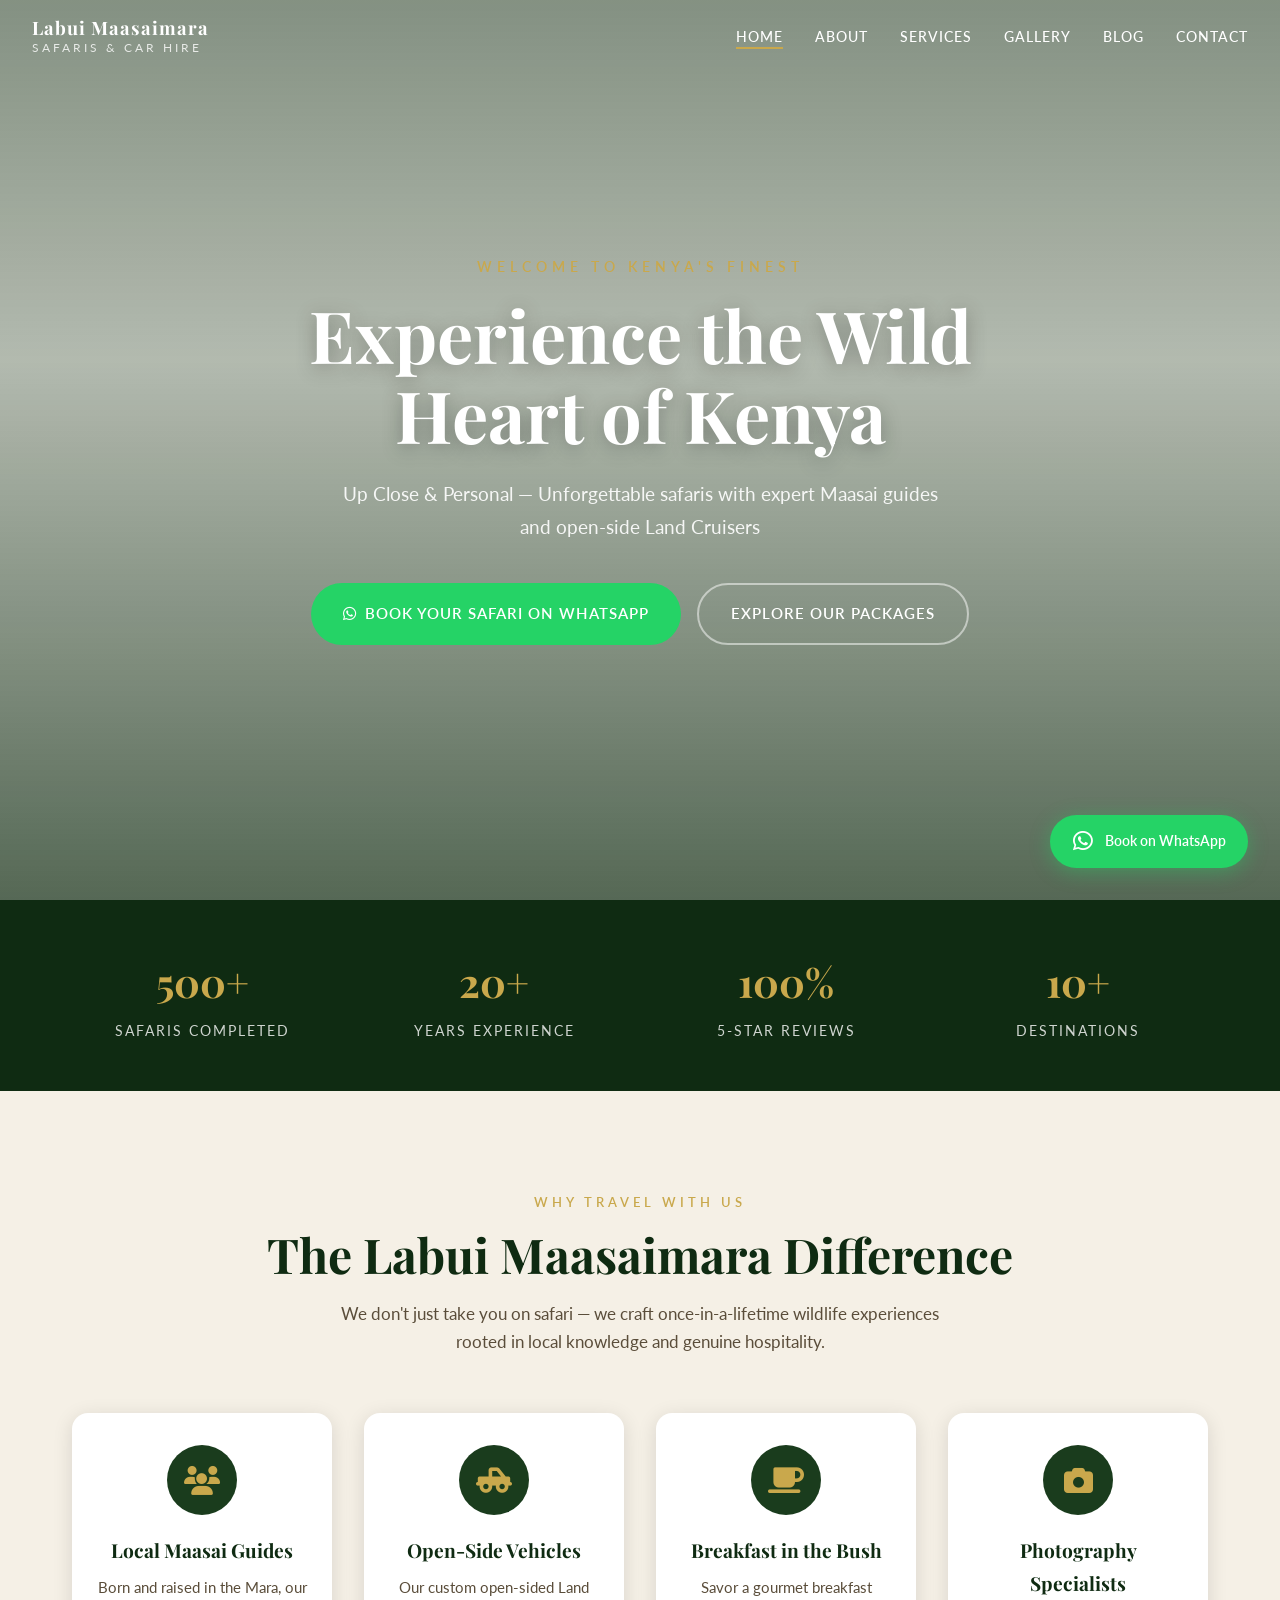
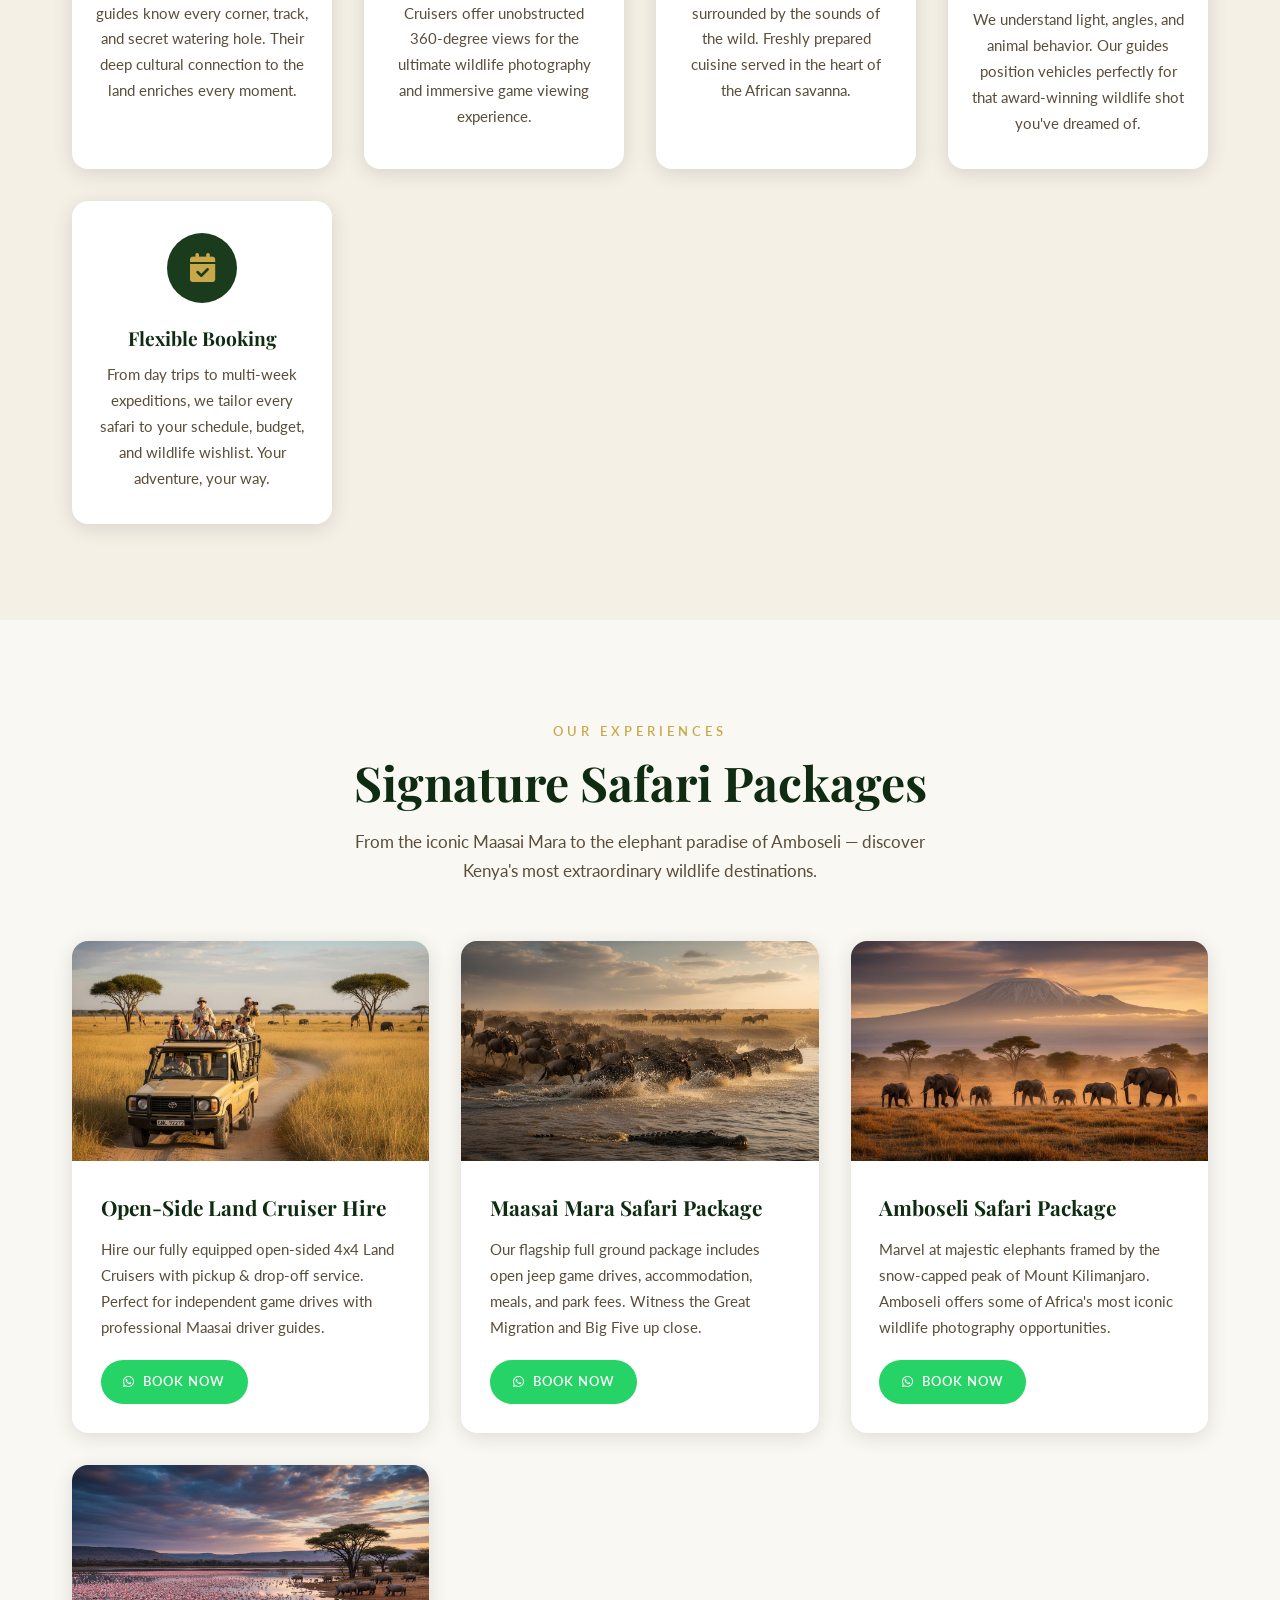
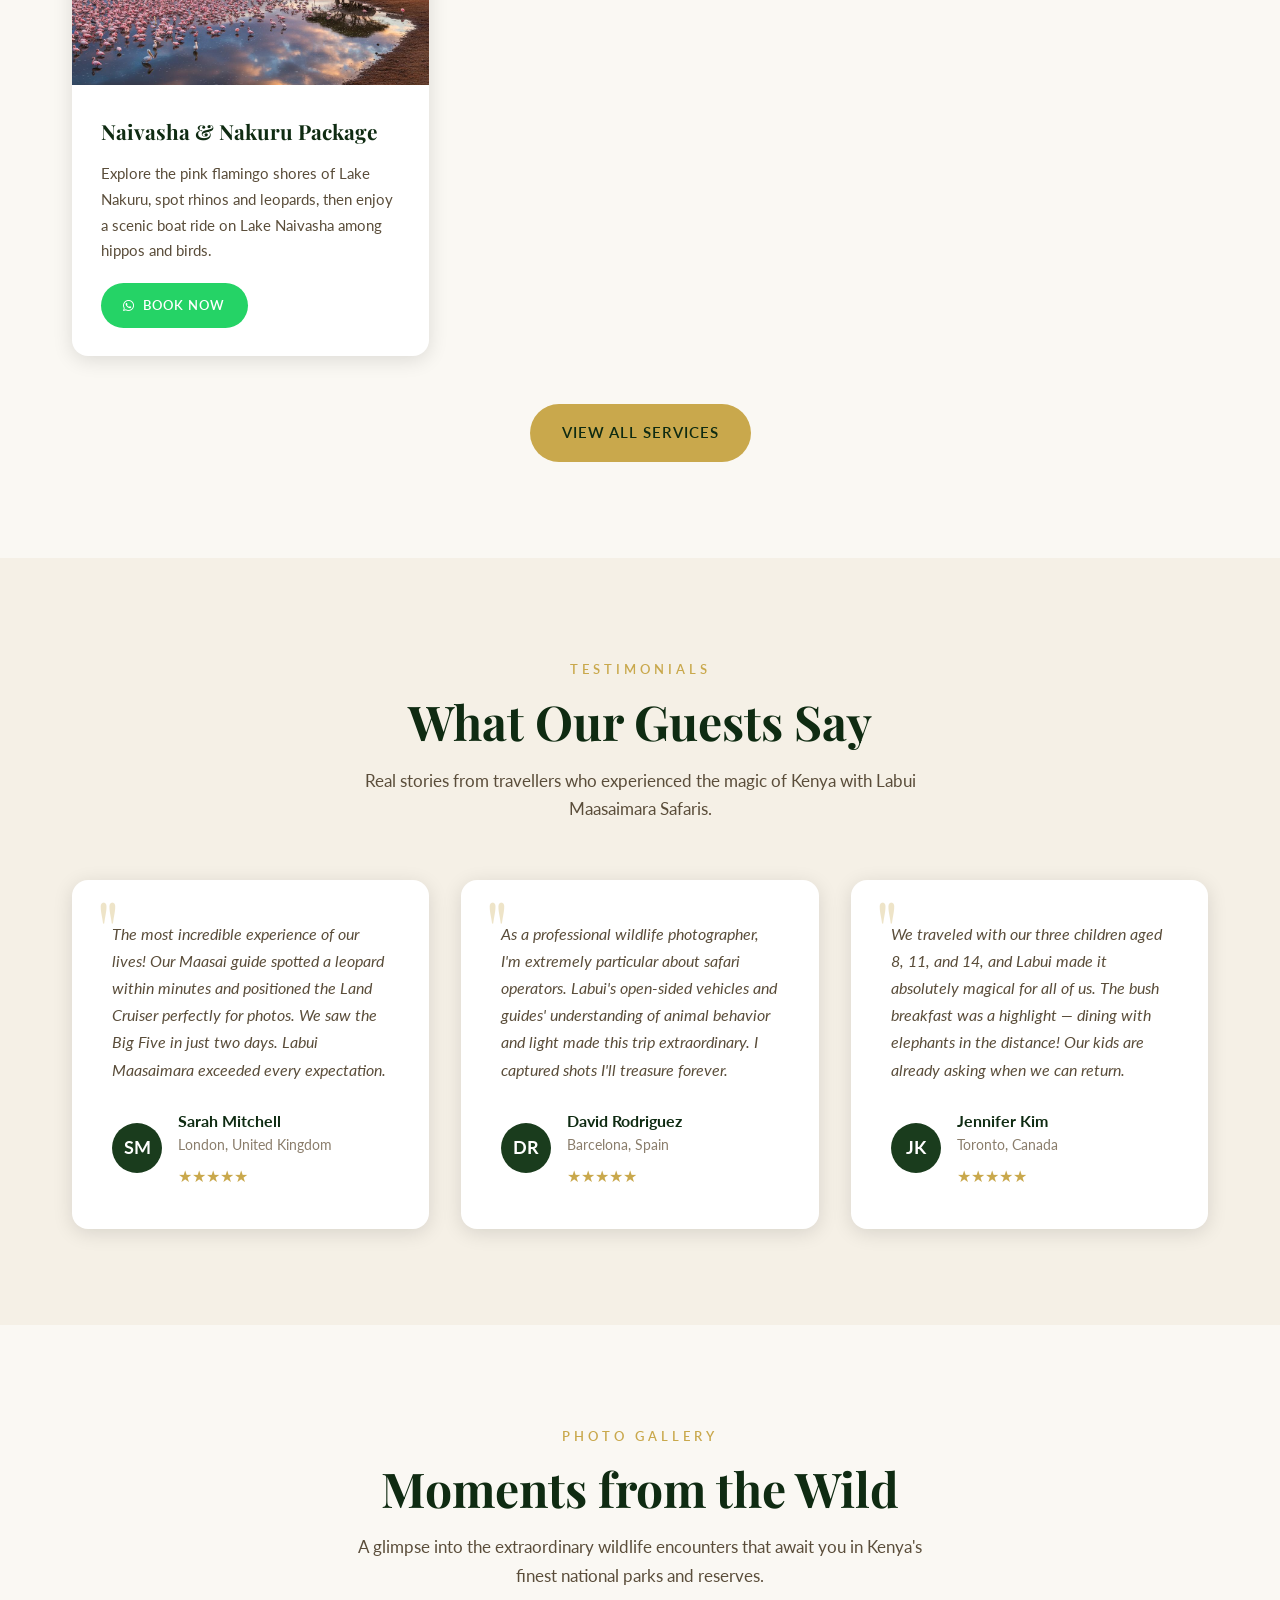
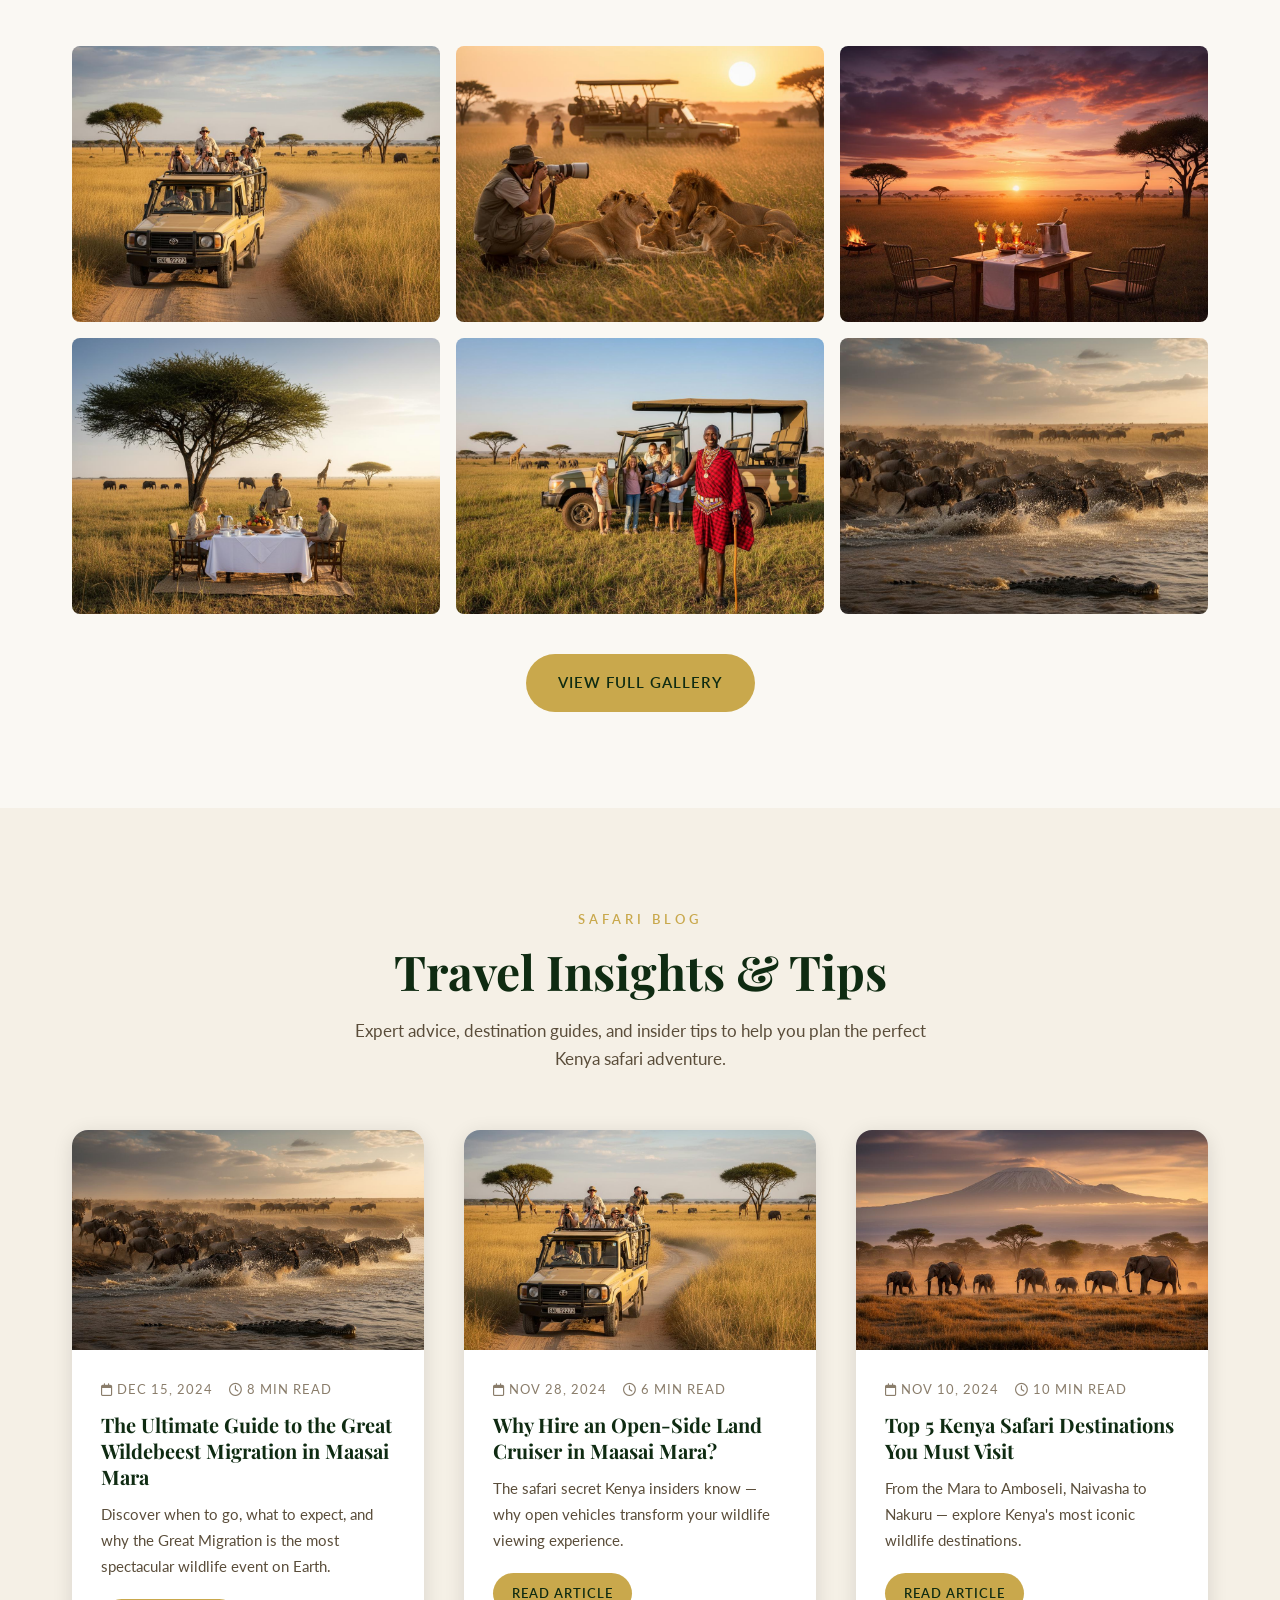
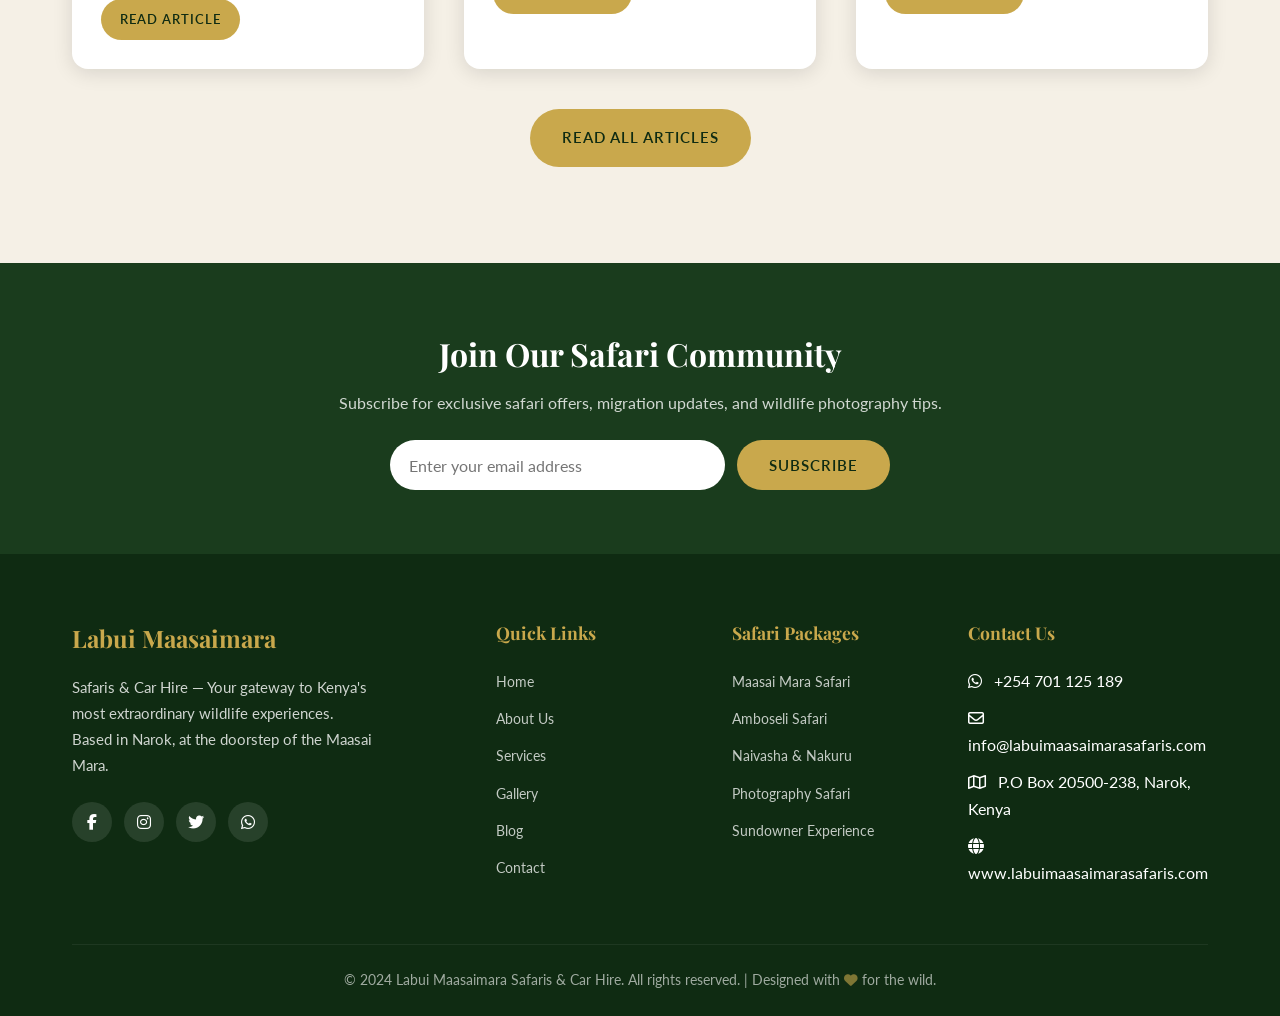
==== commit d19e23b2: "Switch hero to YouTube embed - Great Migration 4K video with autoplay, mute, loop" ====
--- a/index.html
+++ b/index.html
@@ -88,7 +88,16 @@
   <!-- Hero Section -->
   <section class="hero">
     <div class="hero-video-bg">
-      <img src="assets/images/hero-bg.jpg" alt="Maasai Mara savanna golden sunrise with acacia trees">
+      <div class="hero-video-container">
+        <iframe 
+          src="https://www.youtube.com/embed/oTw4XnLnSmU?autoplay=1&mute=1&loop=1&playlist=oTw4XnLnSmU&controls=0&showinfo=0&modestbranding=1&rel=0&playsinline=1&enablejsapi=1&origin=https://izwhvwn7t4ynw.kimi.page"
+          title="Great Wildebeest Migration Maasai Mara 4K"
+          frameborder="0"
+          allow="accelerometer; autoplay; clipboard-write; encrypted-media; gyroscope; picture-in-picture"
+          allowfullscreen
+          id="heroVideo"
+        ></iframe>
+      </div>
     </div>
     <div class="hero-overlay"></div>
     <div class="hero-content">
--- a/assets/css/style.css
+++ b/assets/css/style.css
@@ -267,6 +267,28 @@
   position: absolute;
   inset: 0;
   z-index: 0;
+  overflow: hidden;
+}
+
+.hero-video-container {
+  position: absolute;
+  top: 50%;
+  left: 50%;
+  width: 100vw;
+  height: 100vh;
+  transform: translate(-50%, -50%);
+  min-width: 177.78vh;
+  min-height: 56.25vw;
+}
+
+.hero-video-container iframe {
+  position: absolute;
+  top: 0;
+  left: 0;
+  width: 100%;
+  height: 100%;
+  object-fit: cover;
+  pointer-events: none;
 }
 
 .hero-video-bg img,
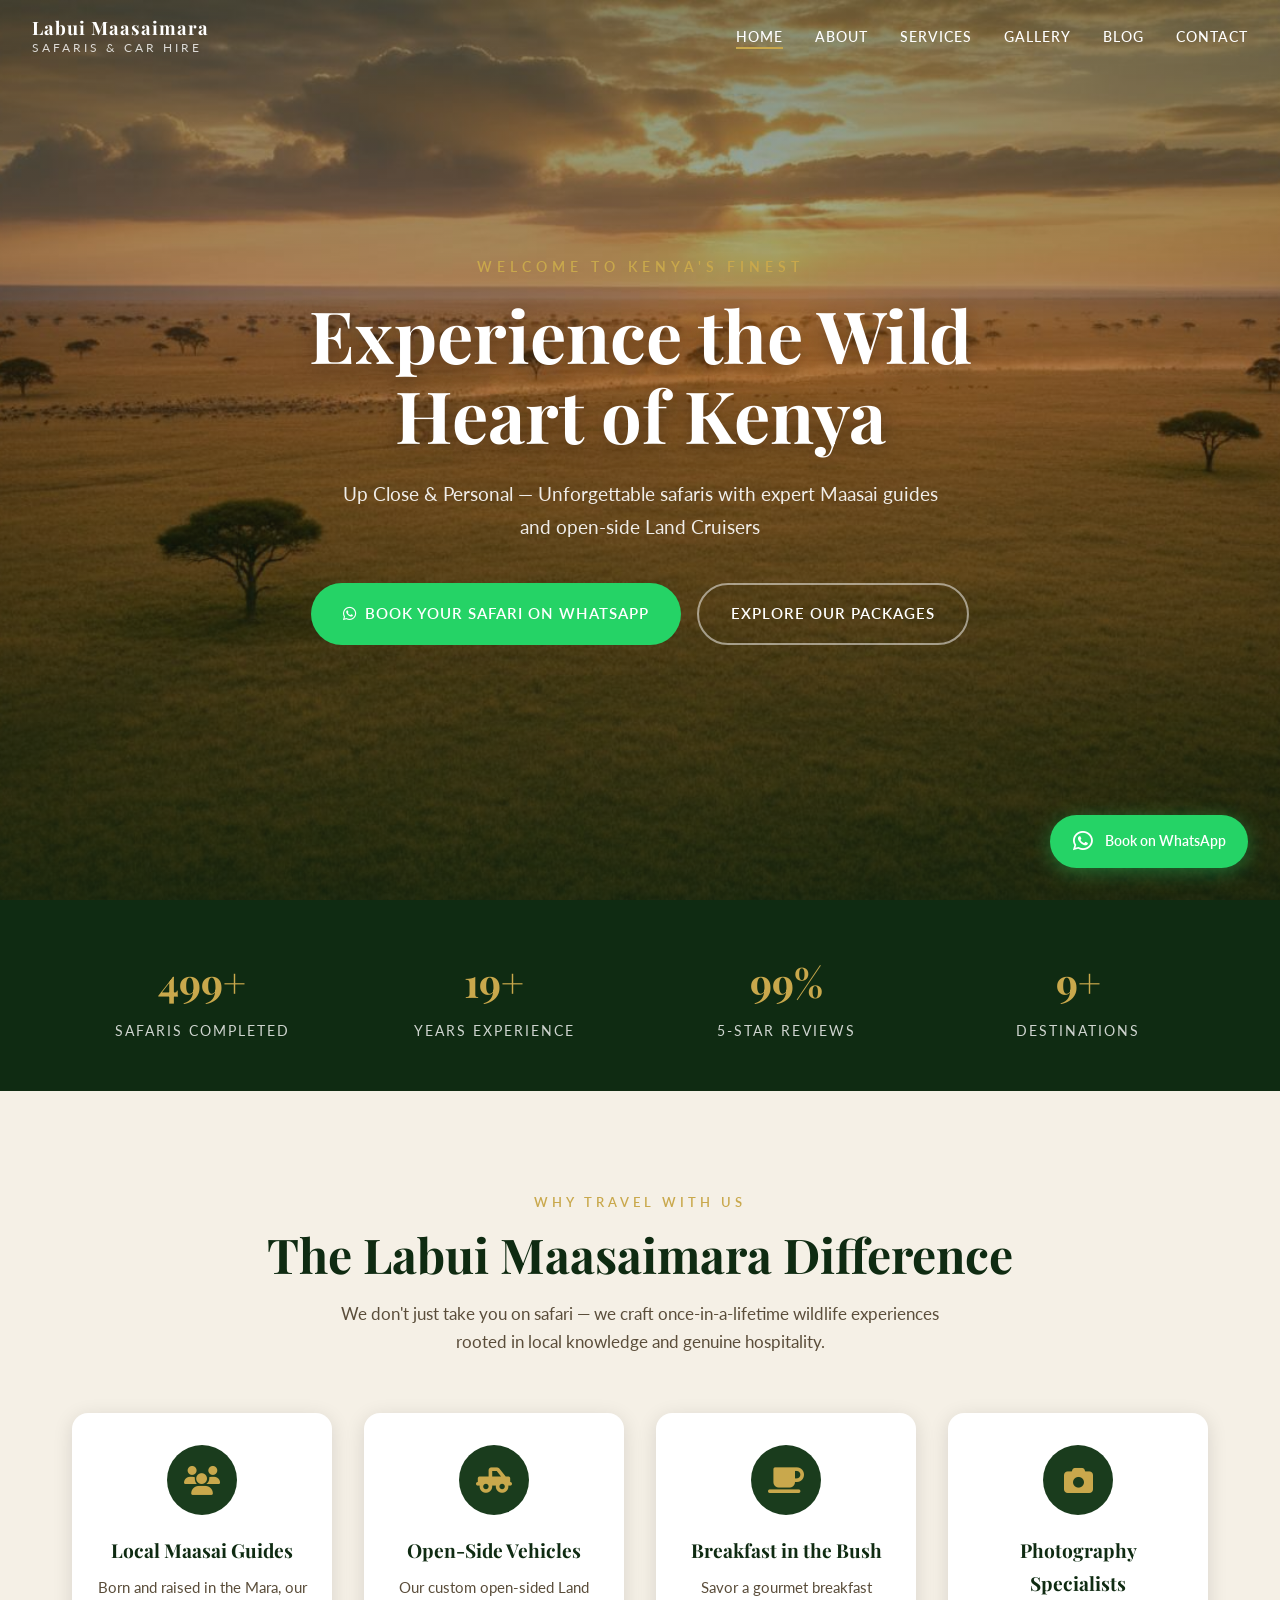
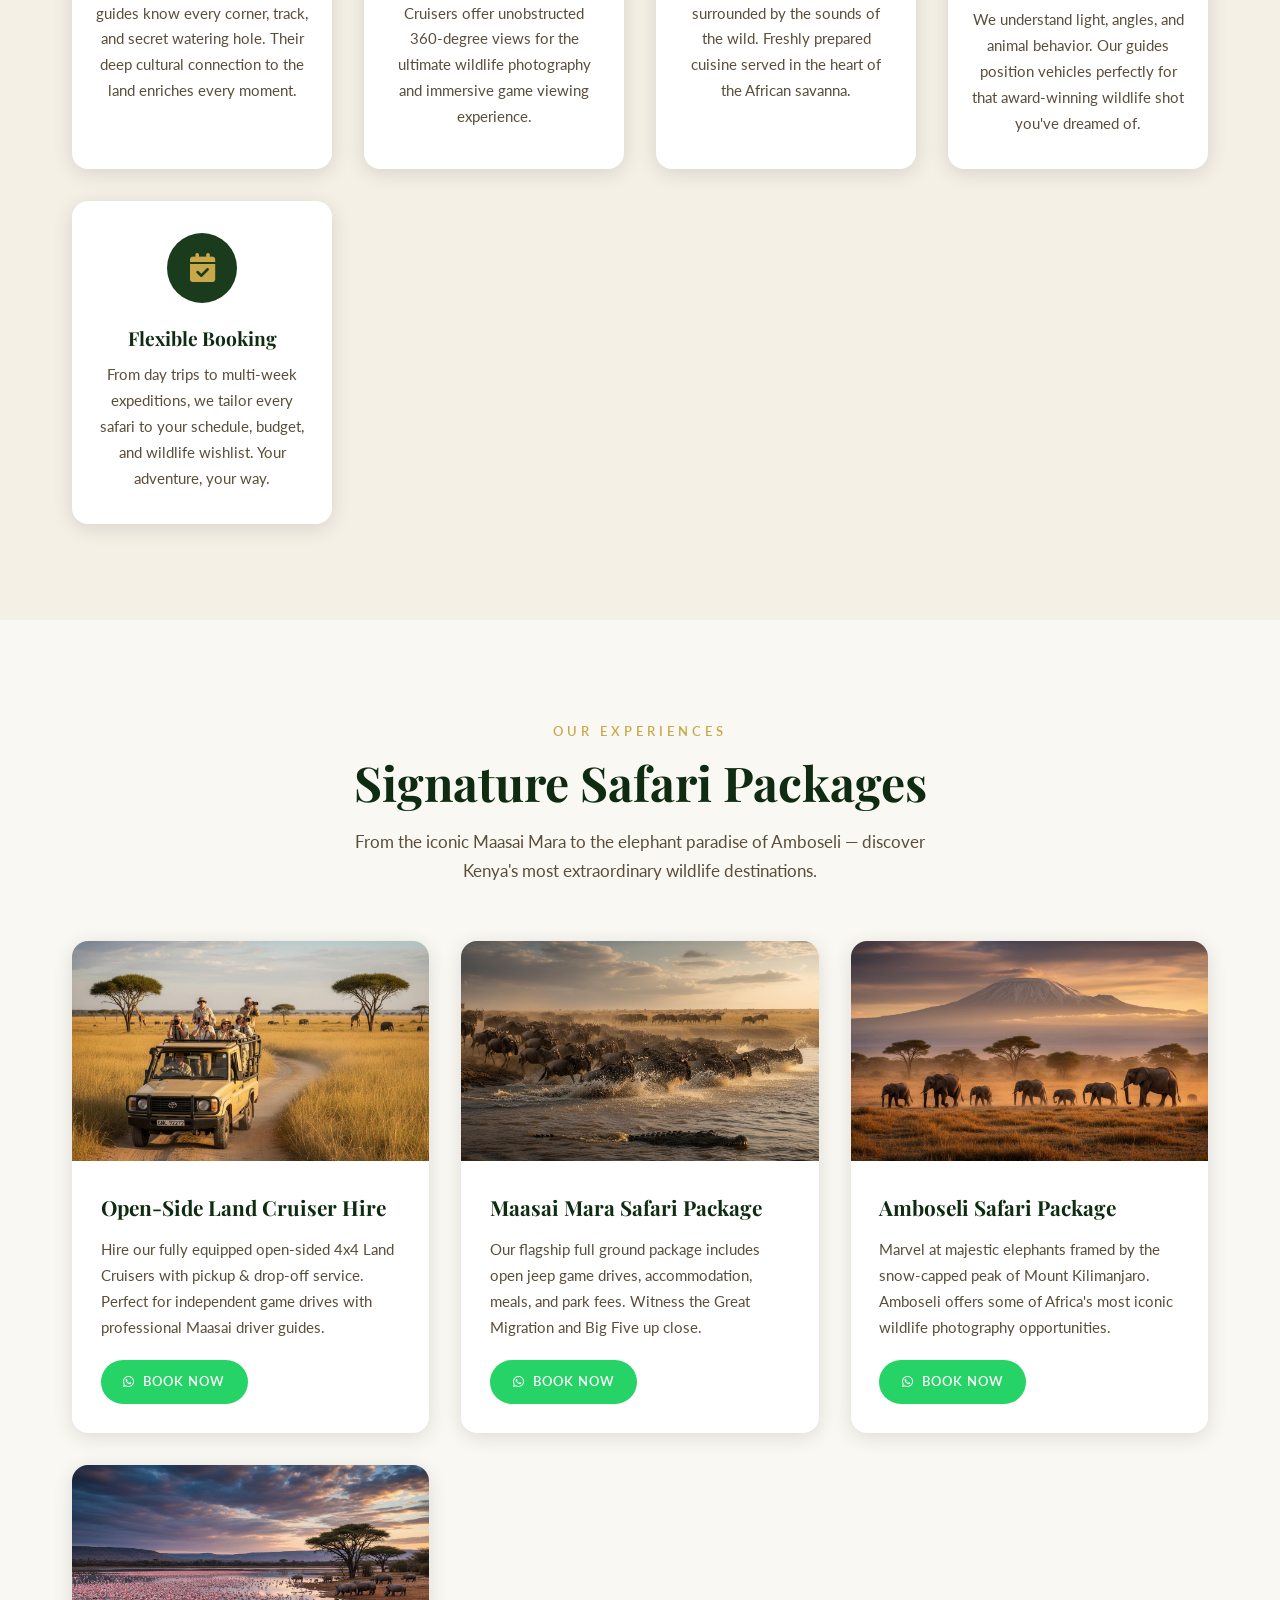
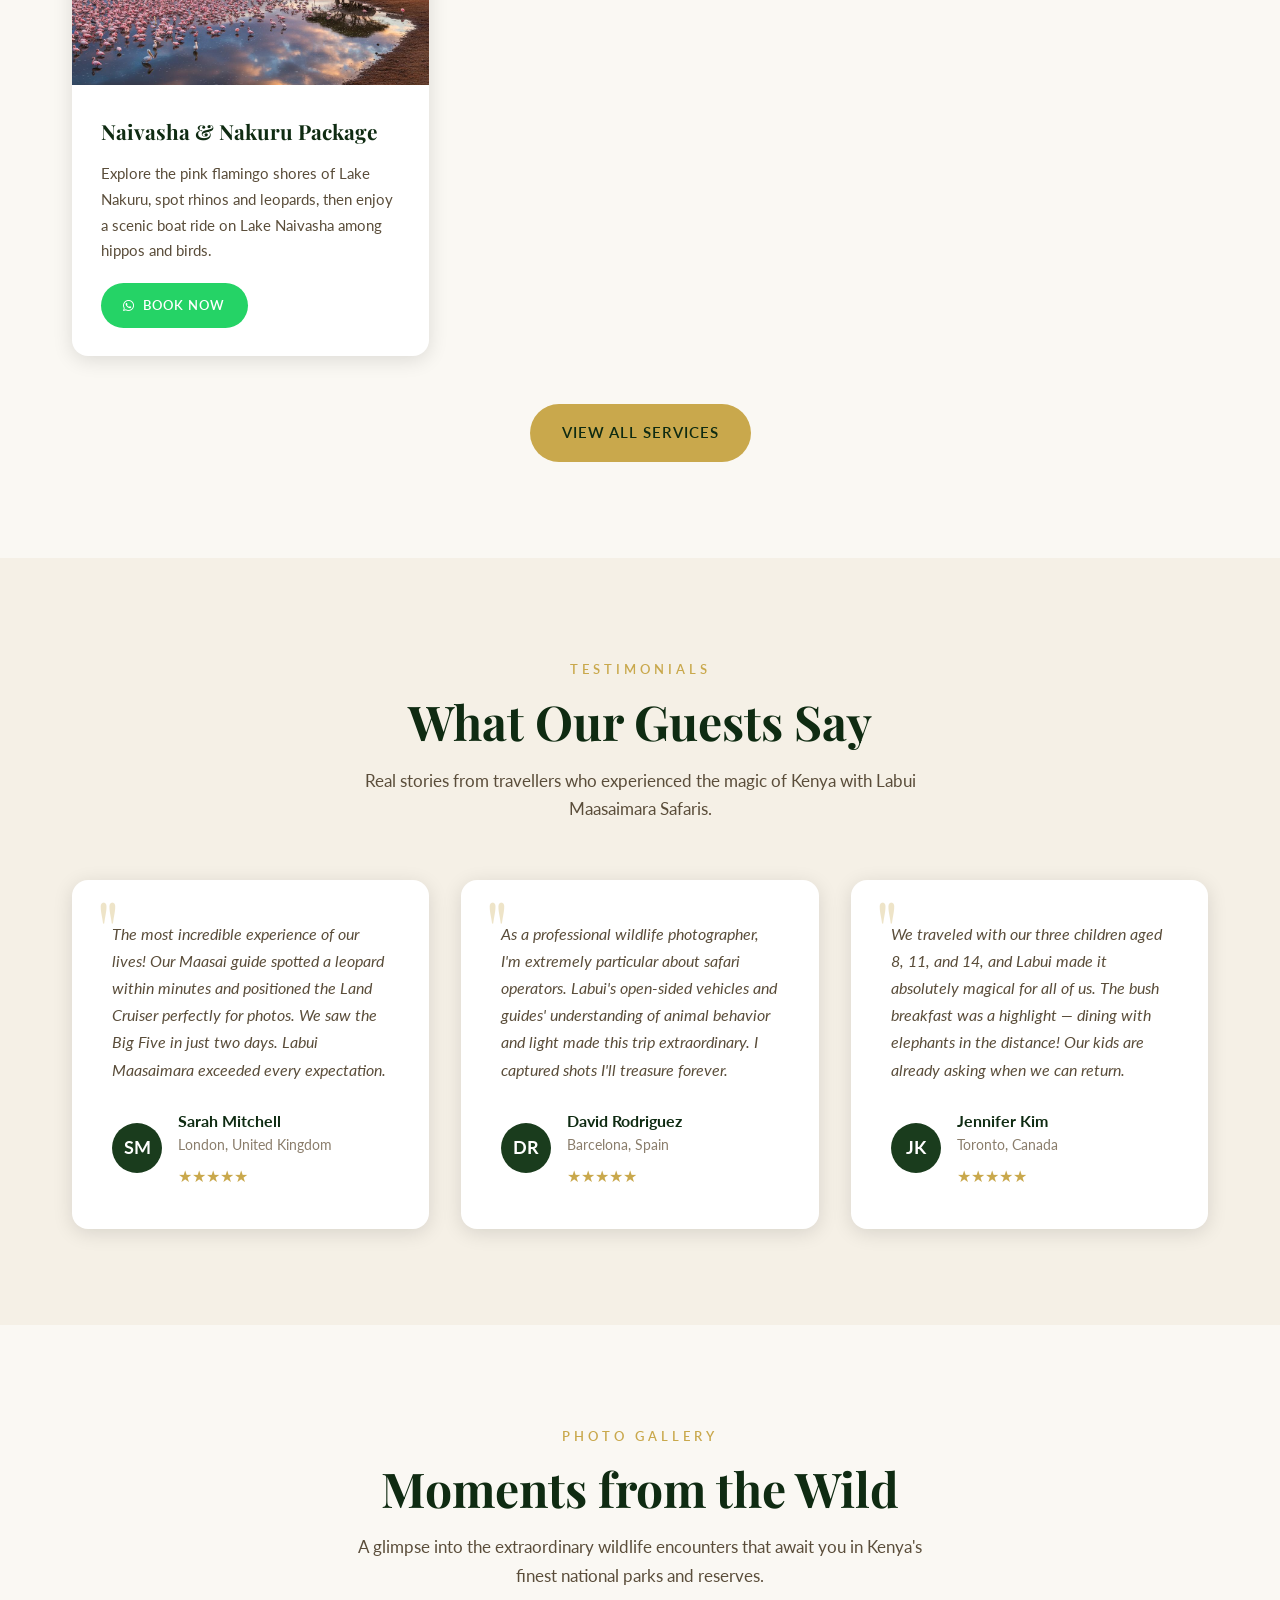
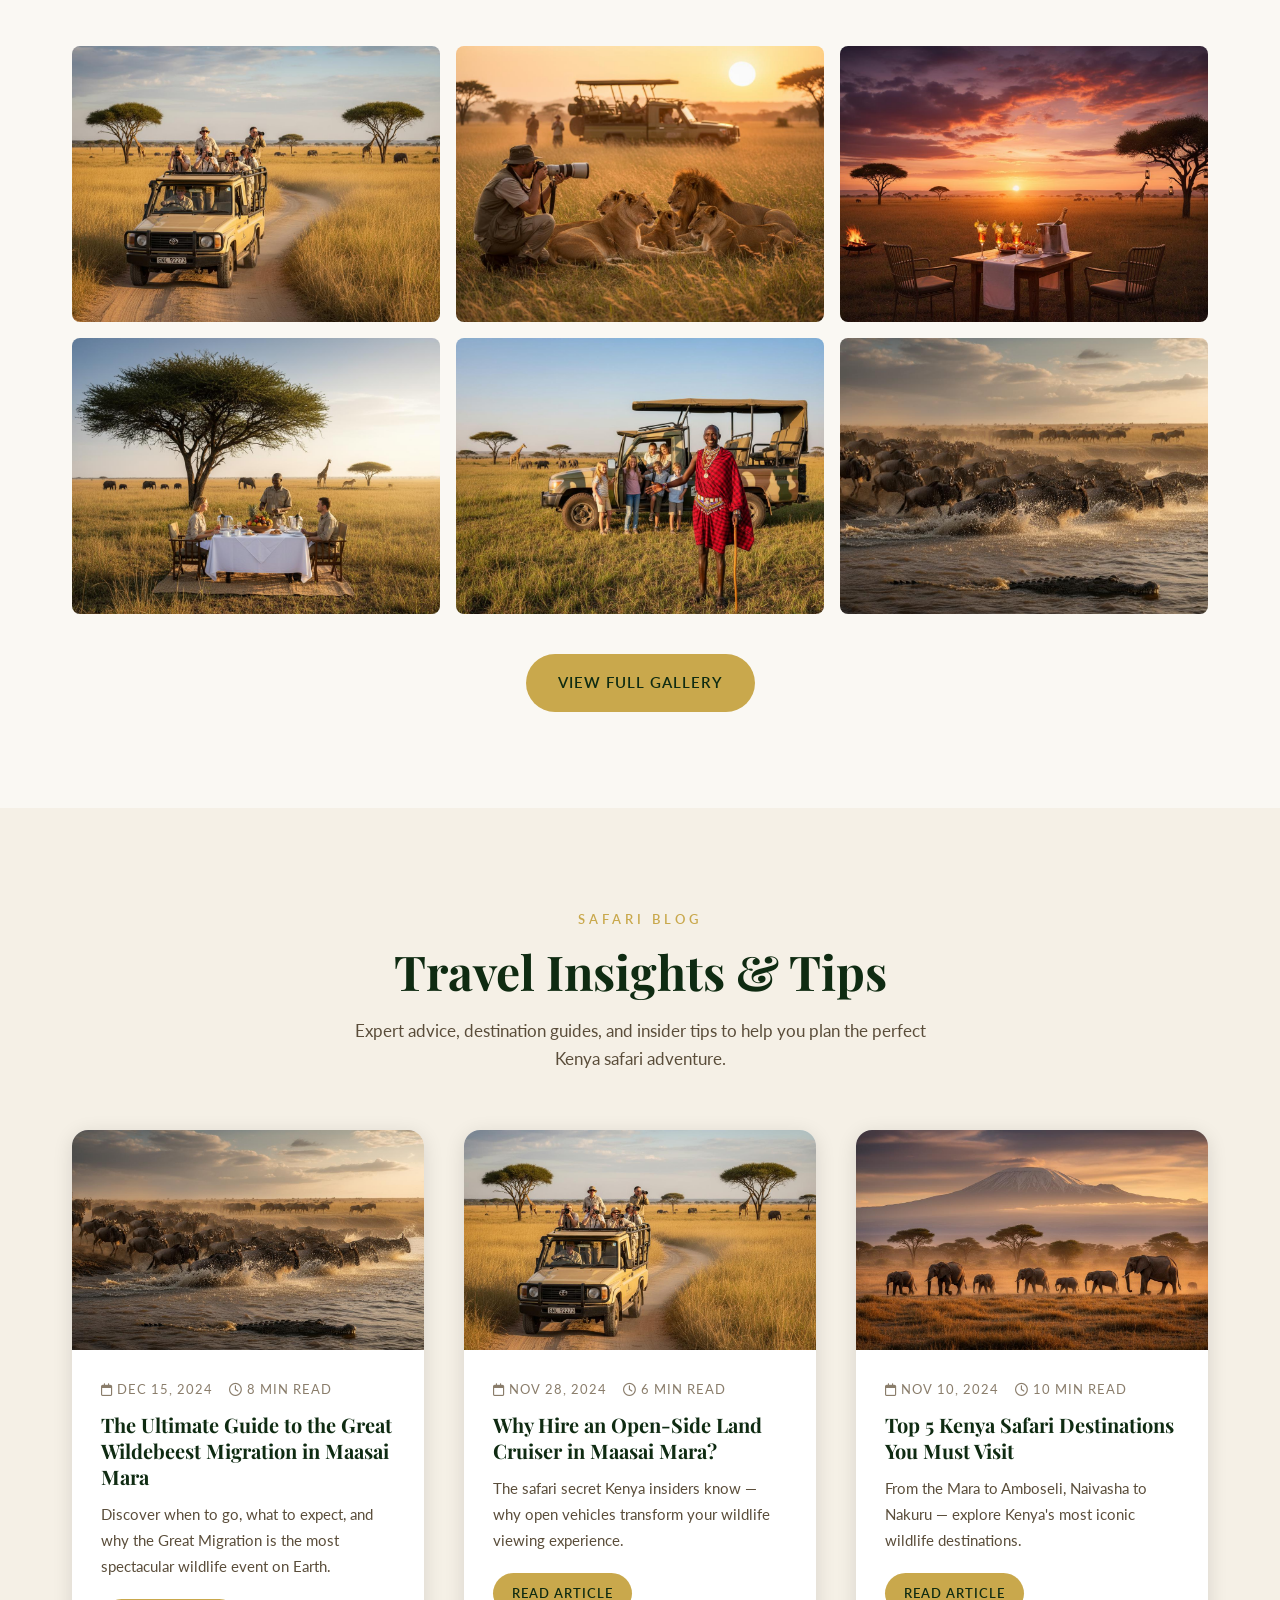
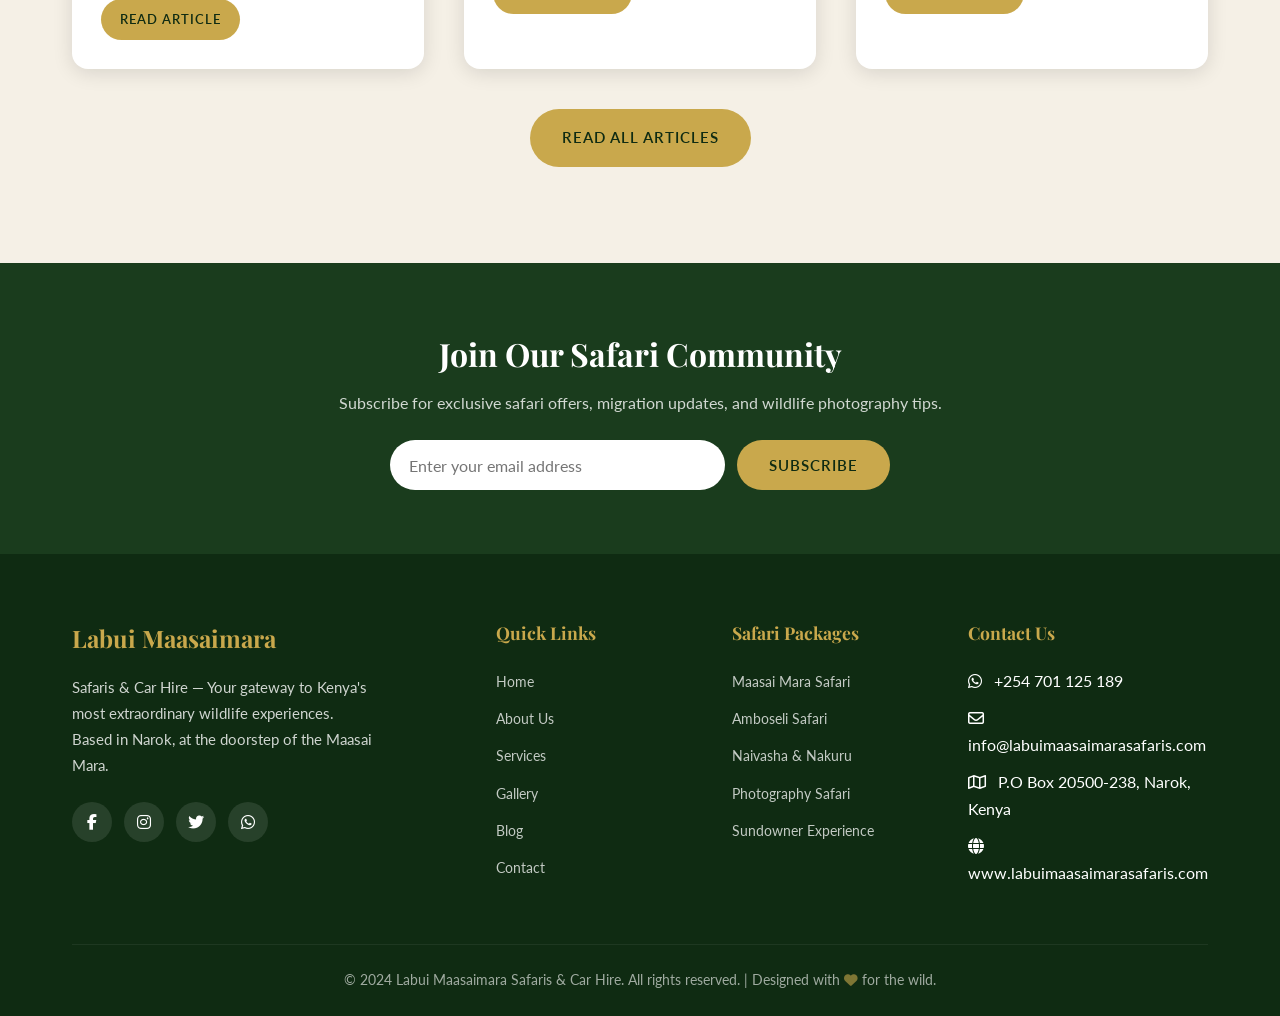
==== commit ab2351e8: "Hero: Pexels CDN video of wildebeest migration across African savanna. Autoplay, muted, looped. Clea" ====
--- a/index.html
+++ b/index.html
@@ -88,16 +88,10 @@
   <!-- Hero Section -->
   <section class="hero">
     <div class="hero-video-bg">
-      <div class="hero-video-container">
-        <iframe 
-          src="https://www.youtube.com/embed/oTw4XnLnSmU?autoplay=1&mute=1&loop=1&playlist=oTw4XnLnSmU&controls=0&showinfo=0&modestbranding=1&rel=0&playsinline=1&enablejsapi=1&origin=https://izwhvwn7t4ynw.kimi.page"
-          title="Great Wildebeest Migration Maasai Mara 4K"
-          frameborder="0"
-          allow="accelerometer; autoplay; clipboard-write; encrypted-media; gyroscope; picture-in-picture"
-          allowfullscreen
-          id="heroVideo"
-        ></iframe>
-      </div>
+      <video autoplay muted loop playsinline preload="auto" poster="assets/images/hero-bg.jpg" id="heroVideo">
+        <source src="https://videos.pexels.com/video-files/18435830/18435830-hd_1920_1080_30fps.mp4" type="video/mp4">
+        <img src="assets/images/hero-bg.jpg" alt="Maasai Mara savanna golden sunrise with acacia trees">
+      </video>
     </div>
     <div class="hero-overlay"></div>
     <div class="hero-content">
--- a/assets/css/style.css
+++ b/assets/css/style.css
@@ -270,29 +270,26 @@
   overflow: hidden;
 }
 
-.hero-video-container {
+.hero-video-bg {
+  position: absolute;
+  inset: 0;
+  z-index: 0;
+  overflow: hidden;
+}
+
+.hero-video-bg video {
   position: absolute;
   top: 50%;
   left: 50%;
-  width: 100vw;
-  height: 100vh;
+  min-width: 100%;
+  min-height: 100%;
+  width: auto;
+  height: auto;
   transform: translate(-50%, -50%);
-  min-width: 177.78vh;
-  min-height: 56.25vw;
-}
-
-.hero-video-container iframe {
-  position: absolute;
-  top: 0;
-  left: 0;
-  width: 100%;
-  height: 100%;
   object-fit: cover;
-  pointer-events: none;
-}
-
-.hero-video-bg img,
-.hero-video-bg video {
+}
+
+.hero-video-bg img {
   width: 100%;
   height: 100%;
   object-fit: cover;
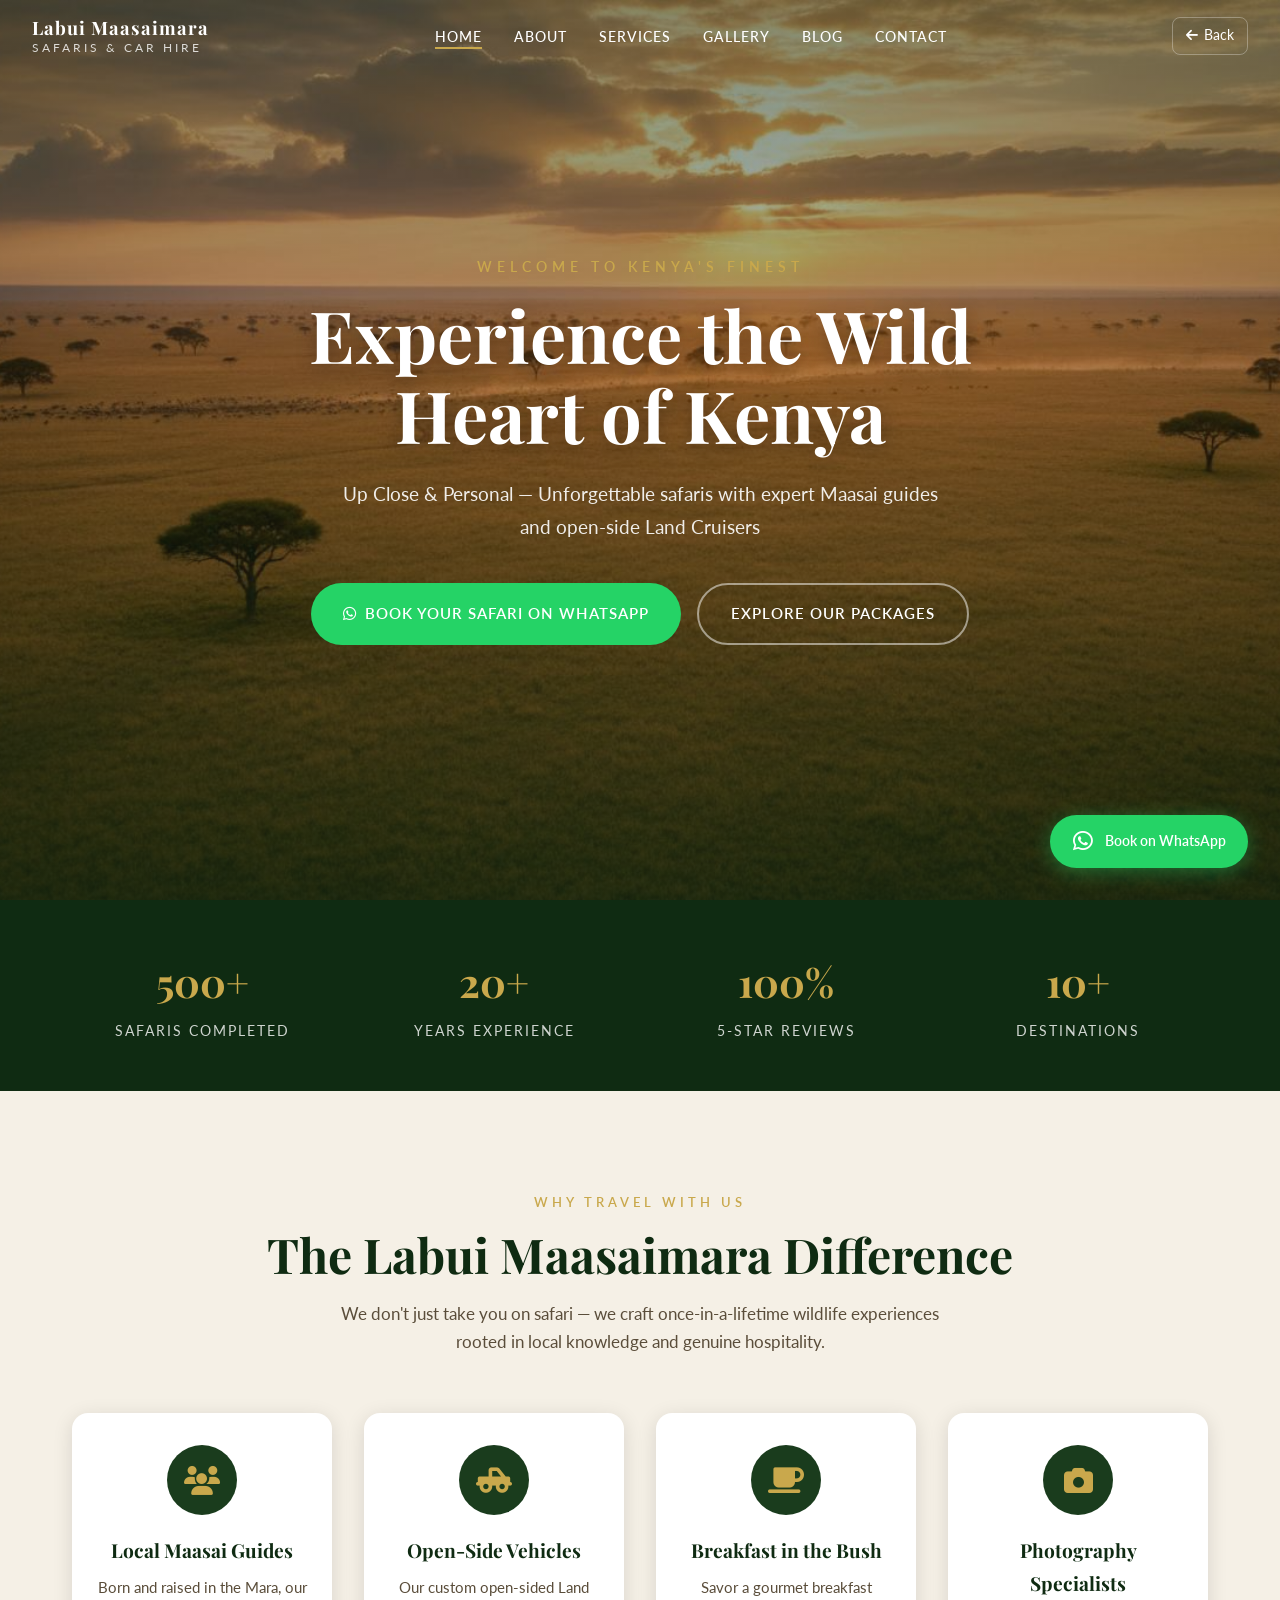
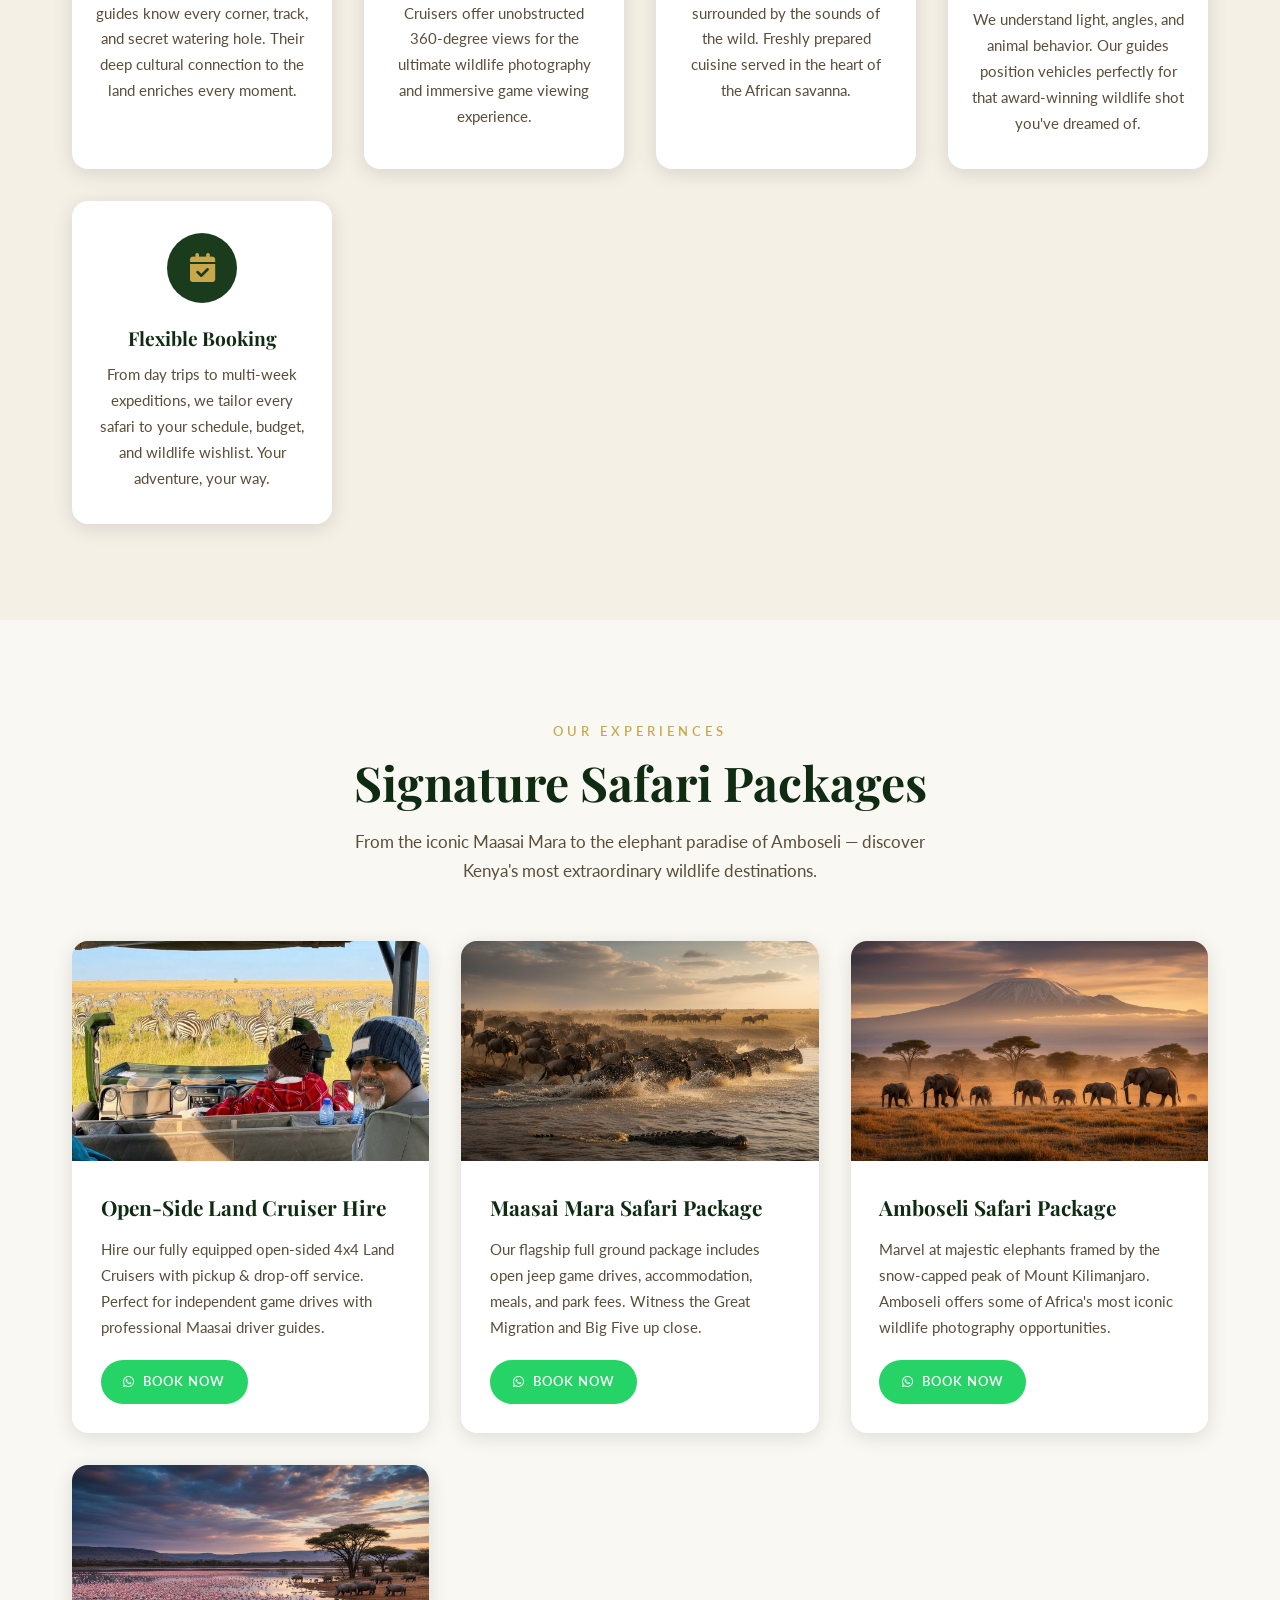
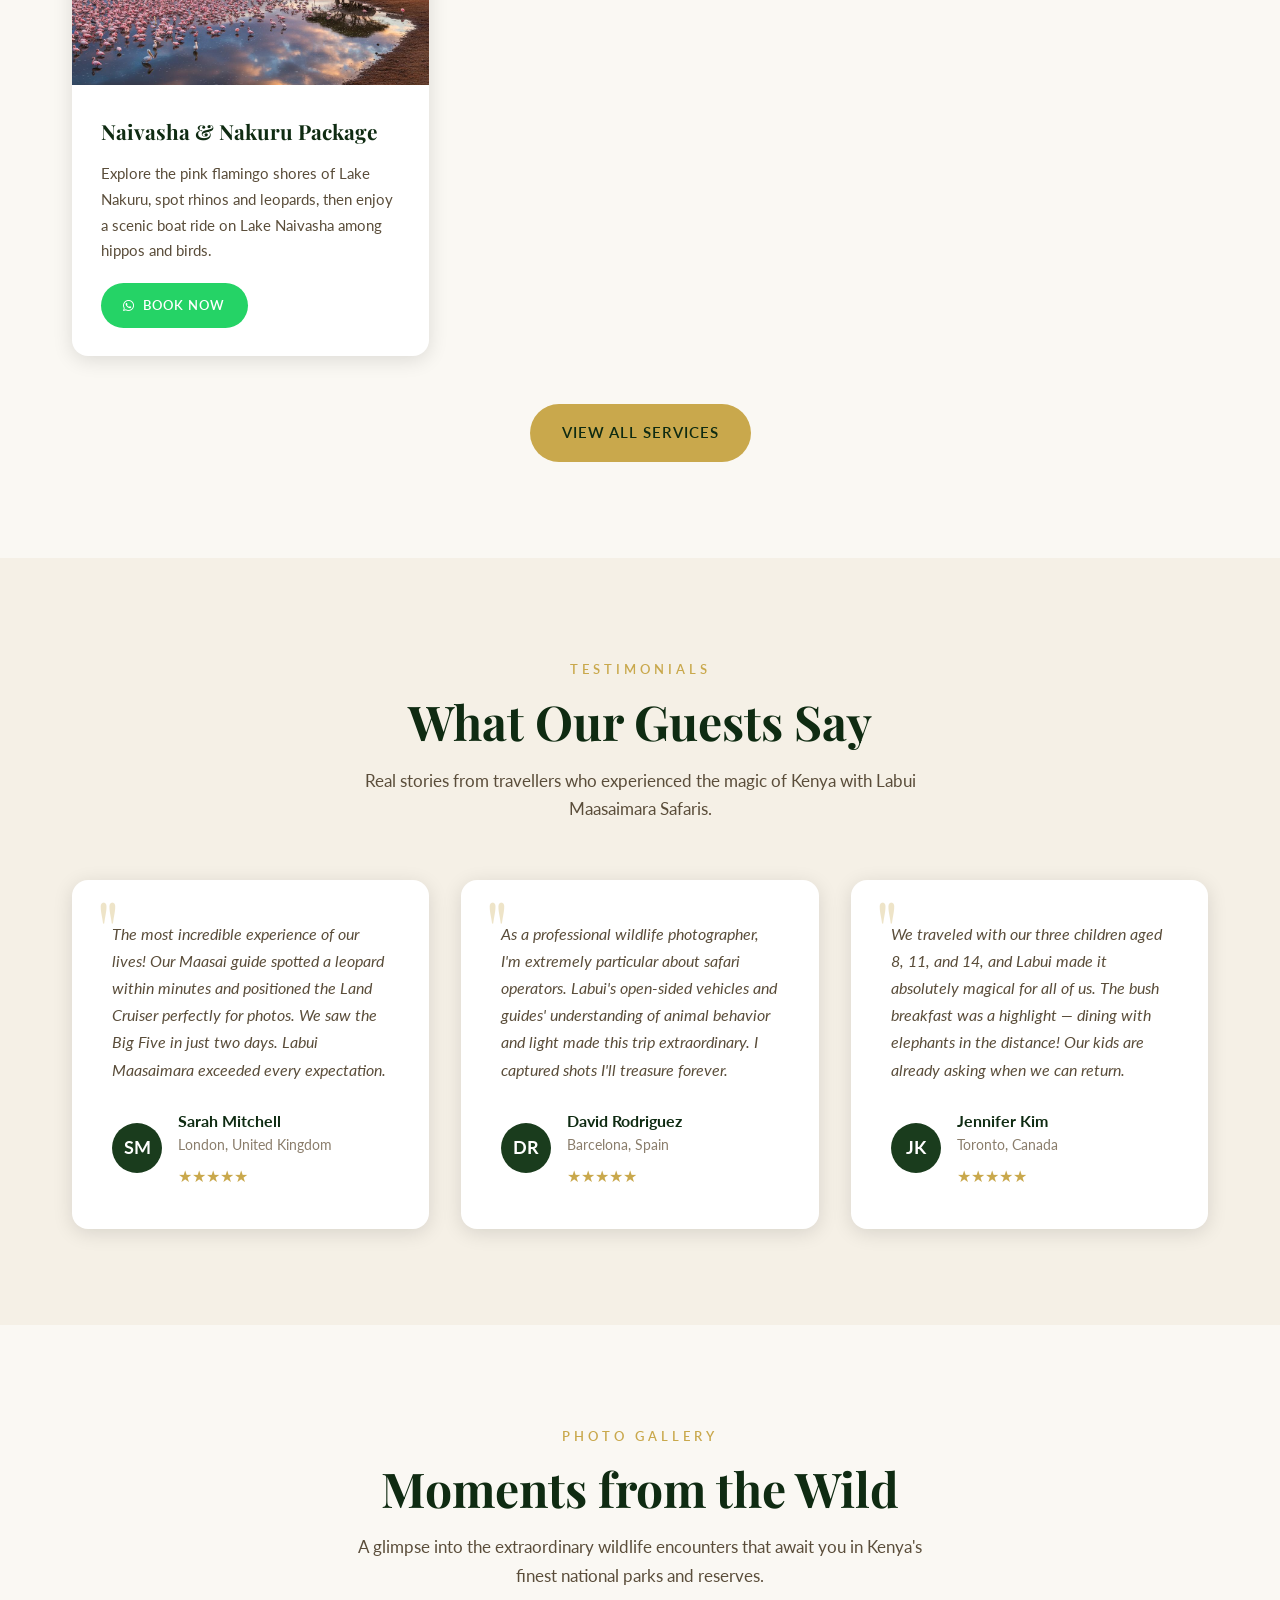
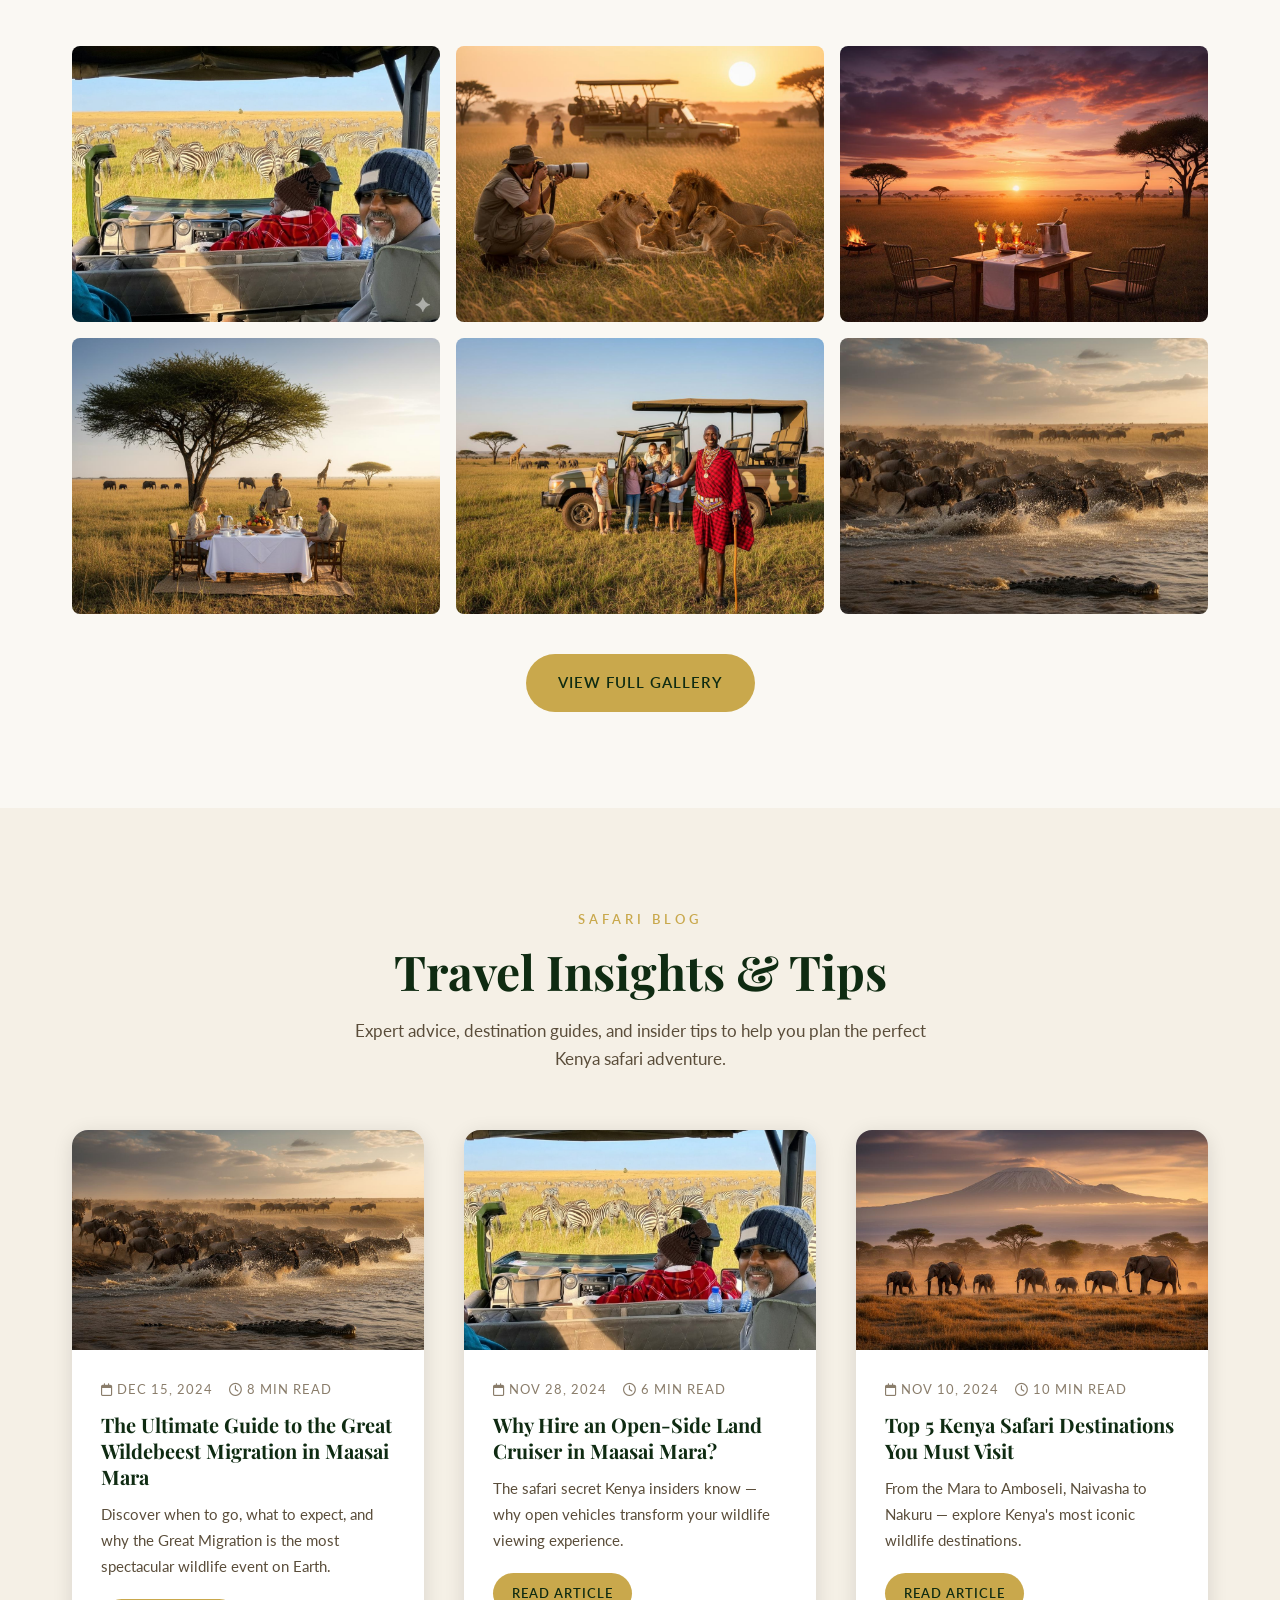
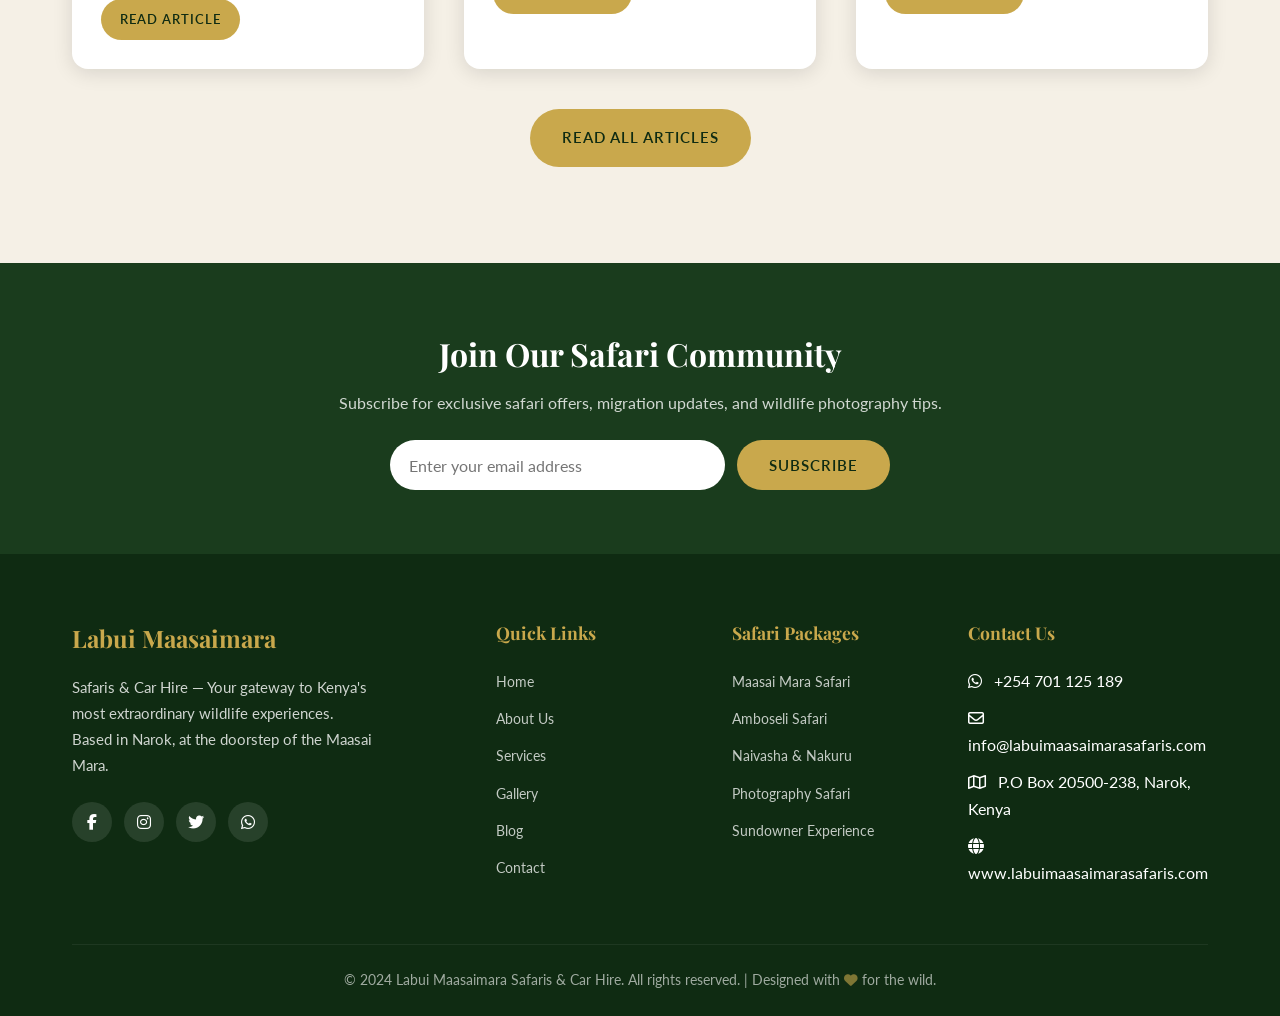
==== commit 816e093d: "feat: comprehensive website updates and Netlify compliance - Replace Open-Side Land Cruiser image wi" ====
--- a/index.html
+++ b/index.html
@@ -77,6 +77,7 @@
         <li><a href="contact.html" class="nav-link">Contact</a></li>
       </ul>
       
+      <a href="javascript:history.back()" class="back-btn" aria-label="Go back"><i class="fas fa-arrow-left"></i> Back</a>
       <button class="hamburger" aria-label="Toggle menu">
         <span></span>
         <span></span>
@@ -99,7 +100,7 @@
       <h1 class="hero-title">Experience the Wild Heart of Kenya</h1>
       <p class="hero-tagline">Up Close & Personal — Unforgettable safaris with expert Maasai guides and open-side Land Cruisers</p>
       <div class="hero-buttons">
-        <a href="https://wa.me/254701125189?text=Hello%20Labui%20Safaris!%20I'd%20like%20to%20book%20a%20safari.%20Please%20send%20me%20more%20details." class="btn btn-whatsapp" target="_blank" rel="noopener">
+        <a href="https://wa.me/254701125189?text=Hello%20Labui%20Safaris!%20I'm%20on%20your%20website%20and%20would%20like%20to%20book%20a%20safari.%20Please%20send%20me%20more%20details." class="btn btn-whatsapp" target="_blank" rel="noopener">
           <i class="fab fa-whatsapp"></i> Book Your Safari on WhatsApp
         </a>
         <a href="services.html" class="btn btn-outline">Explore Our Packages</a>
@@ -424,8 +425,11 @@
       <div class="fade-in">
         <h3>Join Our Safari Community</h3>
         <p>Subscribe for exclusive safari offers, migration updates, and wildlife photography tips.</p>
-        <form class="newsletter-form" onsubmit="event.preventDefault(); alert('Thank you for subscribing! Watch your inbox for safari inspiration.');">
-          <input type="email" placeholder="Enter your email address" required aria-label="Email address">
+        <form class="newsletter-form" name="newsletter" method="POST" data-netlify="true" netlify-honeypot="bot-field" action="/thank-you.html">
+          <p class="hidden" style="display:none">
+            <label>Don't fill this out if you're human: <input name="bot-field" /></label>
+          </p>
+          <input type="email" name="email" placeholder="Enter your email address" required aria-label="Email address">
           <button type="submit" class="btn btn-primary">Subscribe</button>
         </form>
       </div>
@@ -440,9 +444,9 @@
           <h3>Labui Maasaimara</h3>
           <p>Safaris & Car Hire — Your gateway to Kenya's most extraordinary wildlife experiences. Based in Narok, at the doorstep of the Maasai Mara.</p>
           <div class="footer-social">
-            <a href="#" aria-label="Facebook"><i class="fab fa-facebook-f"></i></a>
-            <a href="#" aria-label="Instagram"><i class="fab fa-instagram"></i></a>
-            <a href="#" aria-label="Twitter"><i class="fab fa-twitter"></i></a>
+            <a href="https://www.facebook.com/share/1DUPZZmdfM/" aria-label="Facebook" target="_blank" rel="noopener"><i class="fab fa-facebook-f"></i></a>
+            <a href="https://www.instagram.com/labuimaasaimarasafari?utm_source=qr&igsh=M3F1b2tpOXM3ZmNu" aria-label="Instagram" target="_blank" rel="noopener"><i class="fab fa-instagram"></i></a>
+            <a href="https://twitter.com/labuisafaris" aria-label="Twitter" target="_blank" rel="noopener"><i class="fab fa-twitter"></i></a>
             <a href="https://wa.me/254701125189" aria-label="WhatsApp" target="_blank" rel="noopener"><i class="fab fa-whatsapp"></i></a>
           </div>
         </div>
@@ -462,11 +466,11 @@
         <div class="footer-links">
           <h4>Safari Packages</h4>
           <ul>
-            <li><a href="services.html">Maasai Mara Safari</a></li>
-            <li><a href="services.html">Amboseli Safari</a></li>
-            <li><a href="services.html">Naivasha & Nakuru</a></li>
-            <li><a href="services.html">Photography Safari</a></li>
-            <li><a href="services.html">Sundowner Experience</a></li>
+            <li><a href="services.html#maasai-mara">Maasai Mara Safari</a></li>
+            <li><a href="services.html#amboseli">Amboseli Safari</a></li>
+            <li><a href="services.html#naivasha-nakuru">Naivasha & Nakuru</a></li>
+            <li><a href="services.html#photography">Photography Safari</a></li>
+            <li><a href="services.html#sundowner">Sundowner Experience</a></li>
           </ul>
         </div>
         
@@ -488,7 +492,7 @@
   </footer>
 
   <!-- WhatsApp Floating Button -->
-  <a href="https://wa.me/254701125189?text=Hello%20Labui%20Safaris!%20I'd%20like%20to%20book%20a%20safari.%20Please%20send%20me%20more%20details." class="whatsapp-float" target="_blank" rel="noopener" aria-label="Chat on WhatsApp">
+  <a href="https://wa.me/254701125189?text=Hello%20Labui%20Safaris!%20I'm%20on%20your%20website%20and%20would%20like%20to%20book%20a%20safari.%20Please%20send%20me%20more%20details." class="whatsapp-float" target="_blank" rel="noopener" aria-label="Chat on WhatsApp">
     <i class="fab fa-whatsapp" style="font-size: 1.4rem;"></i>
     <span>Book on WhatsApp</span>
   </a>
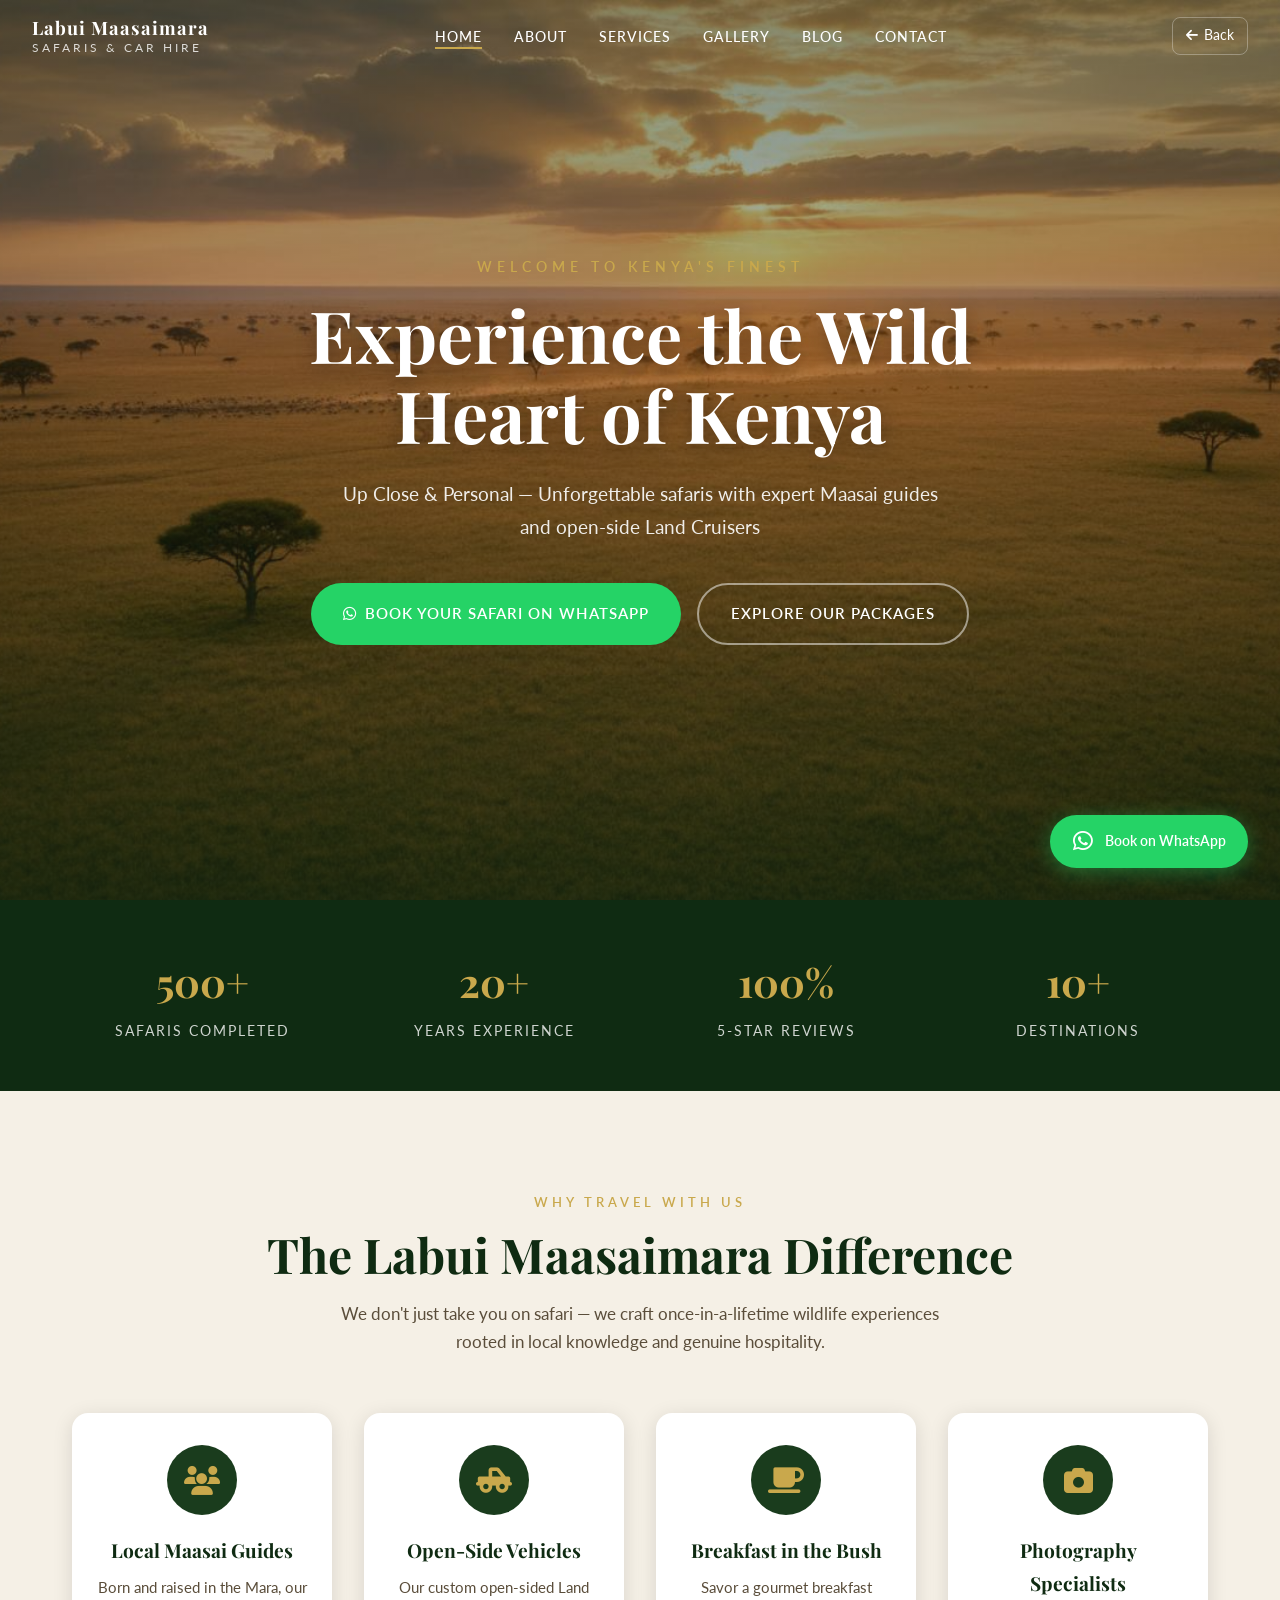
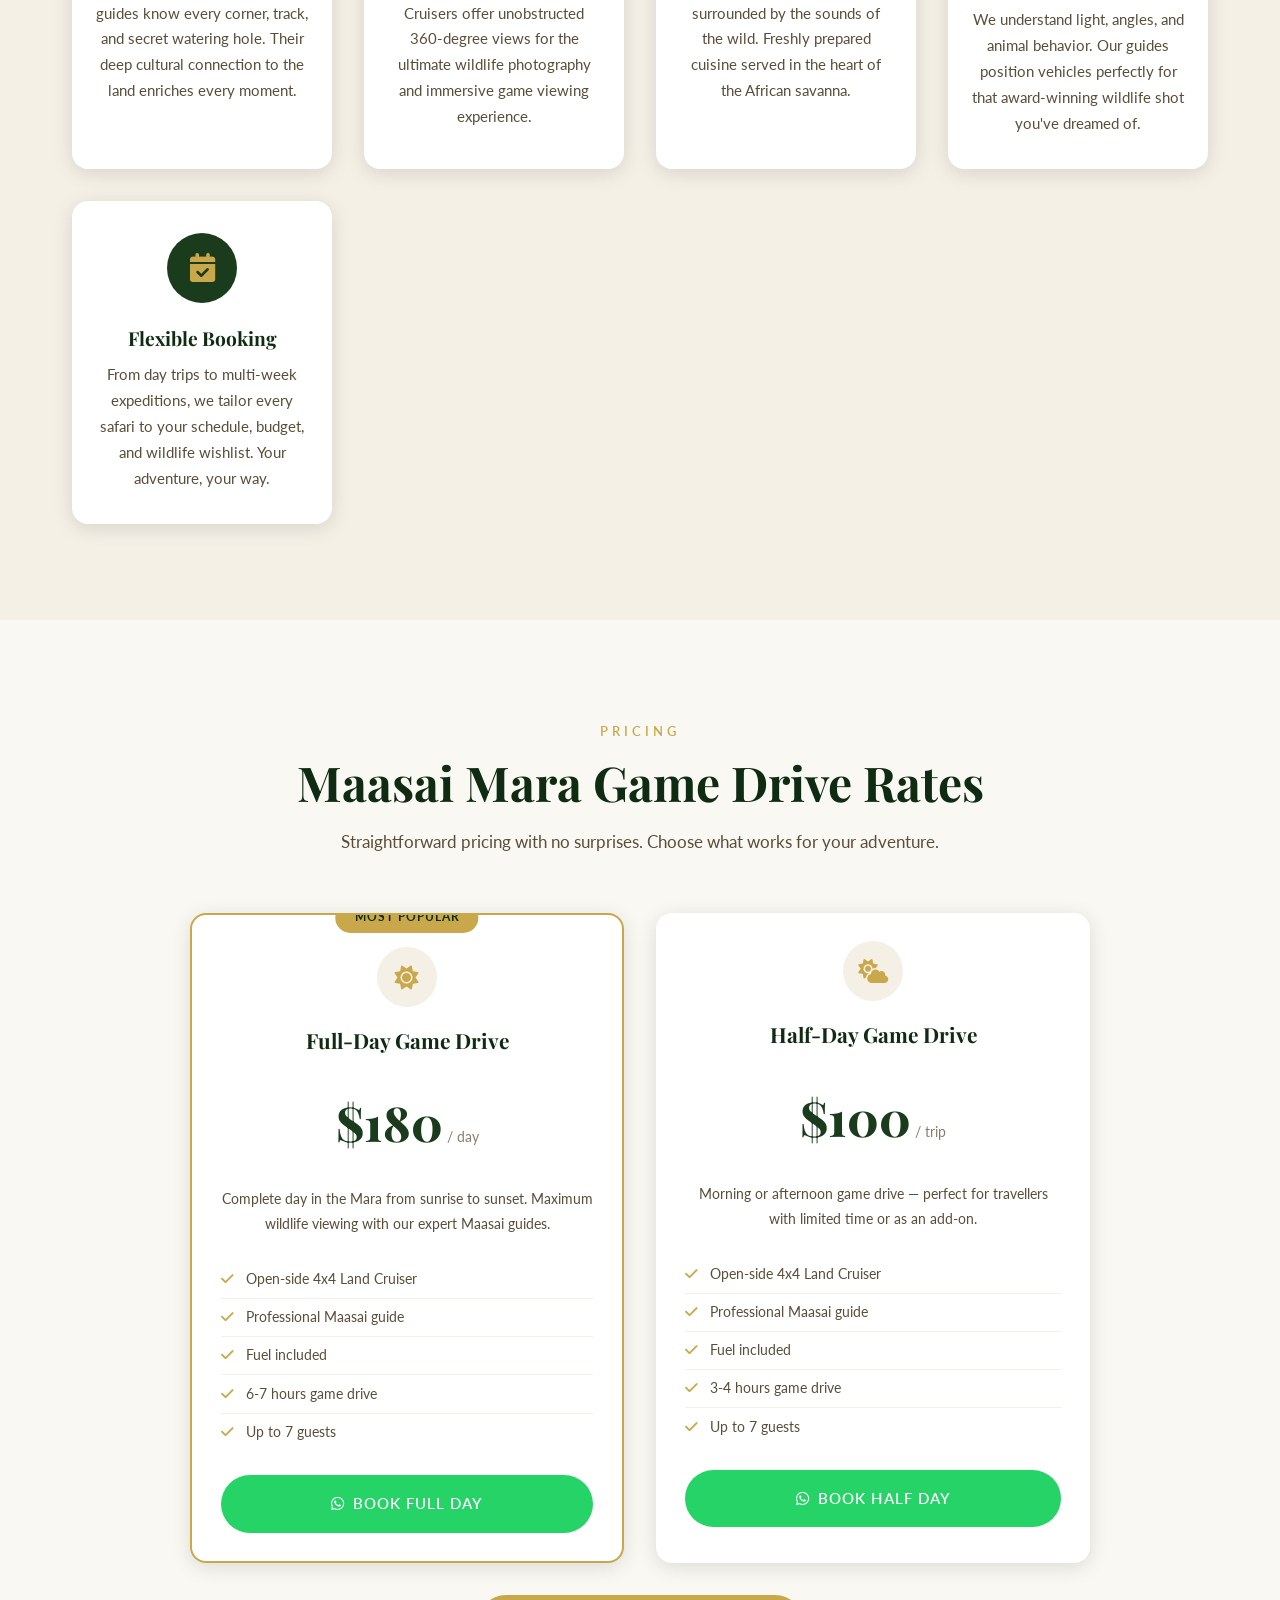
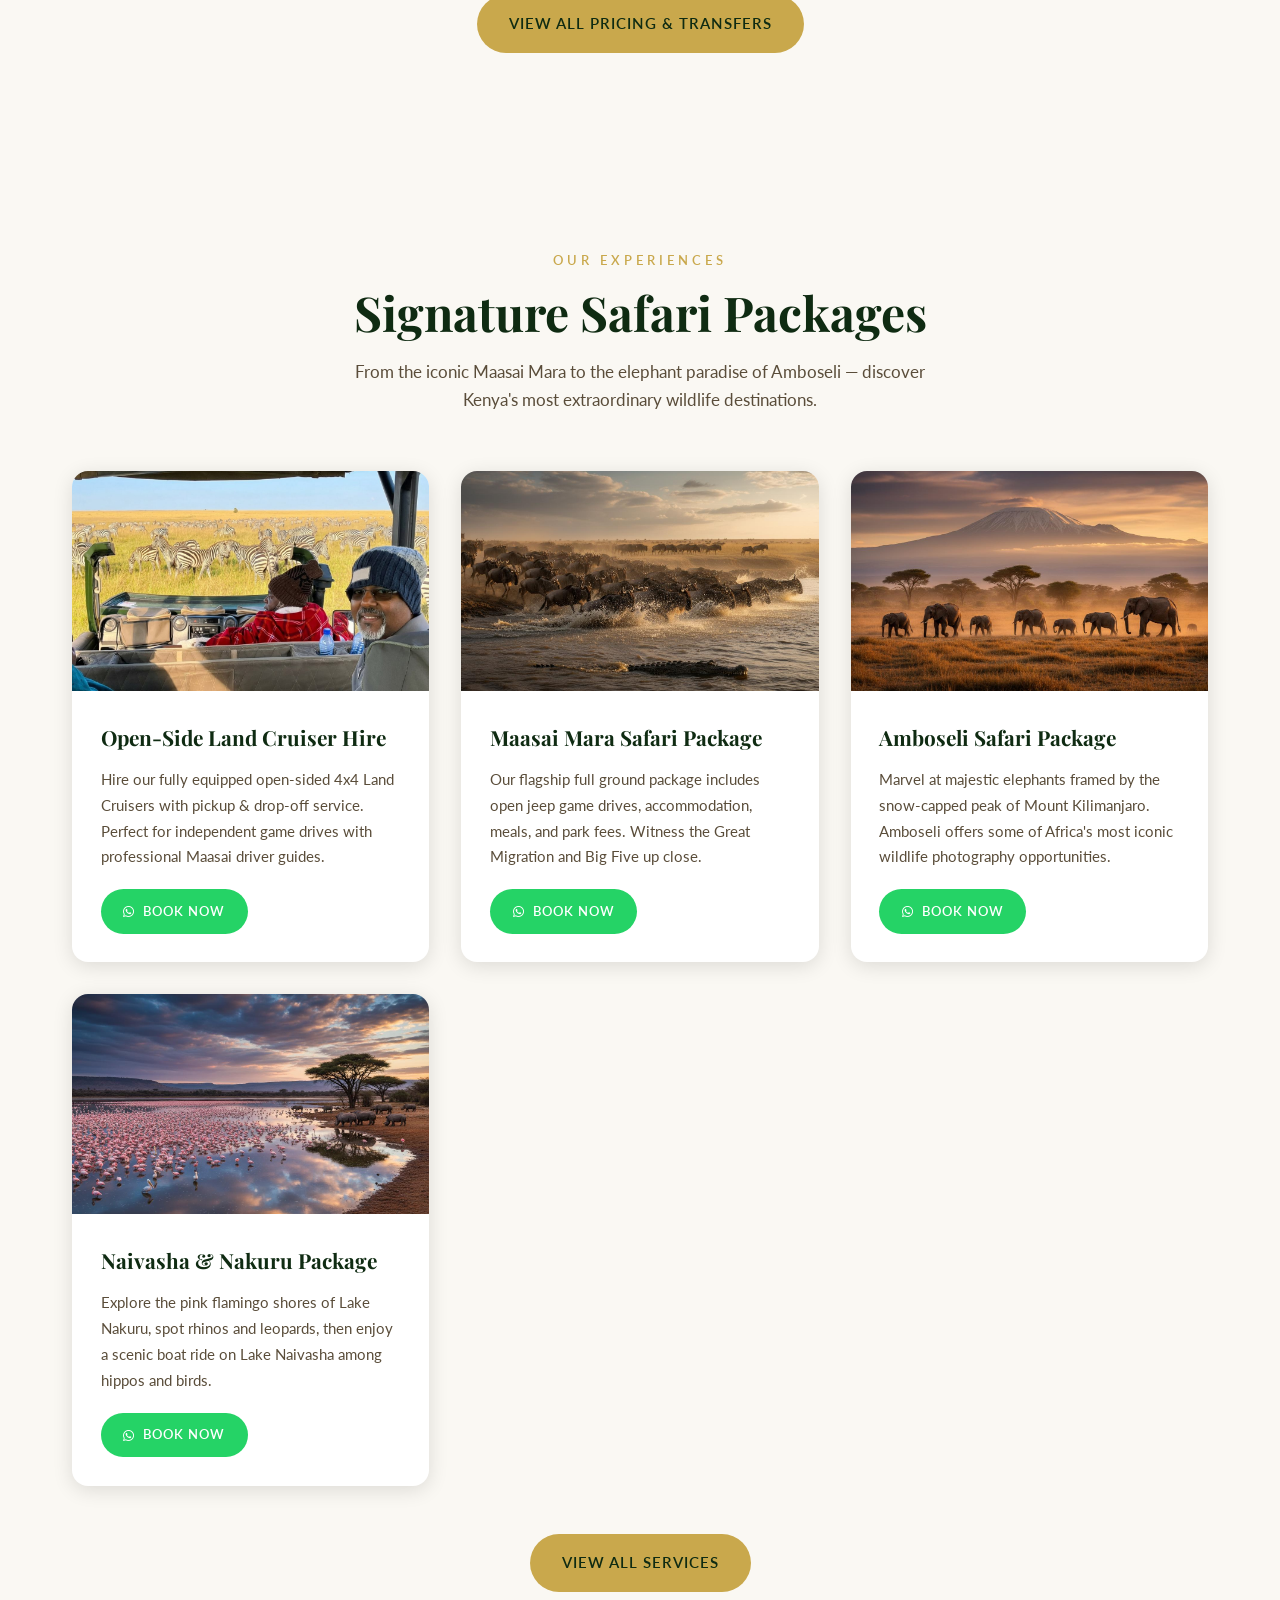
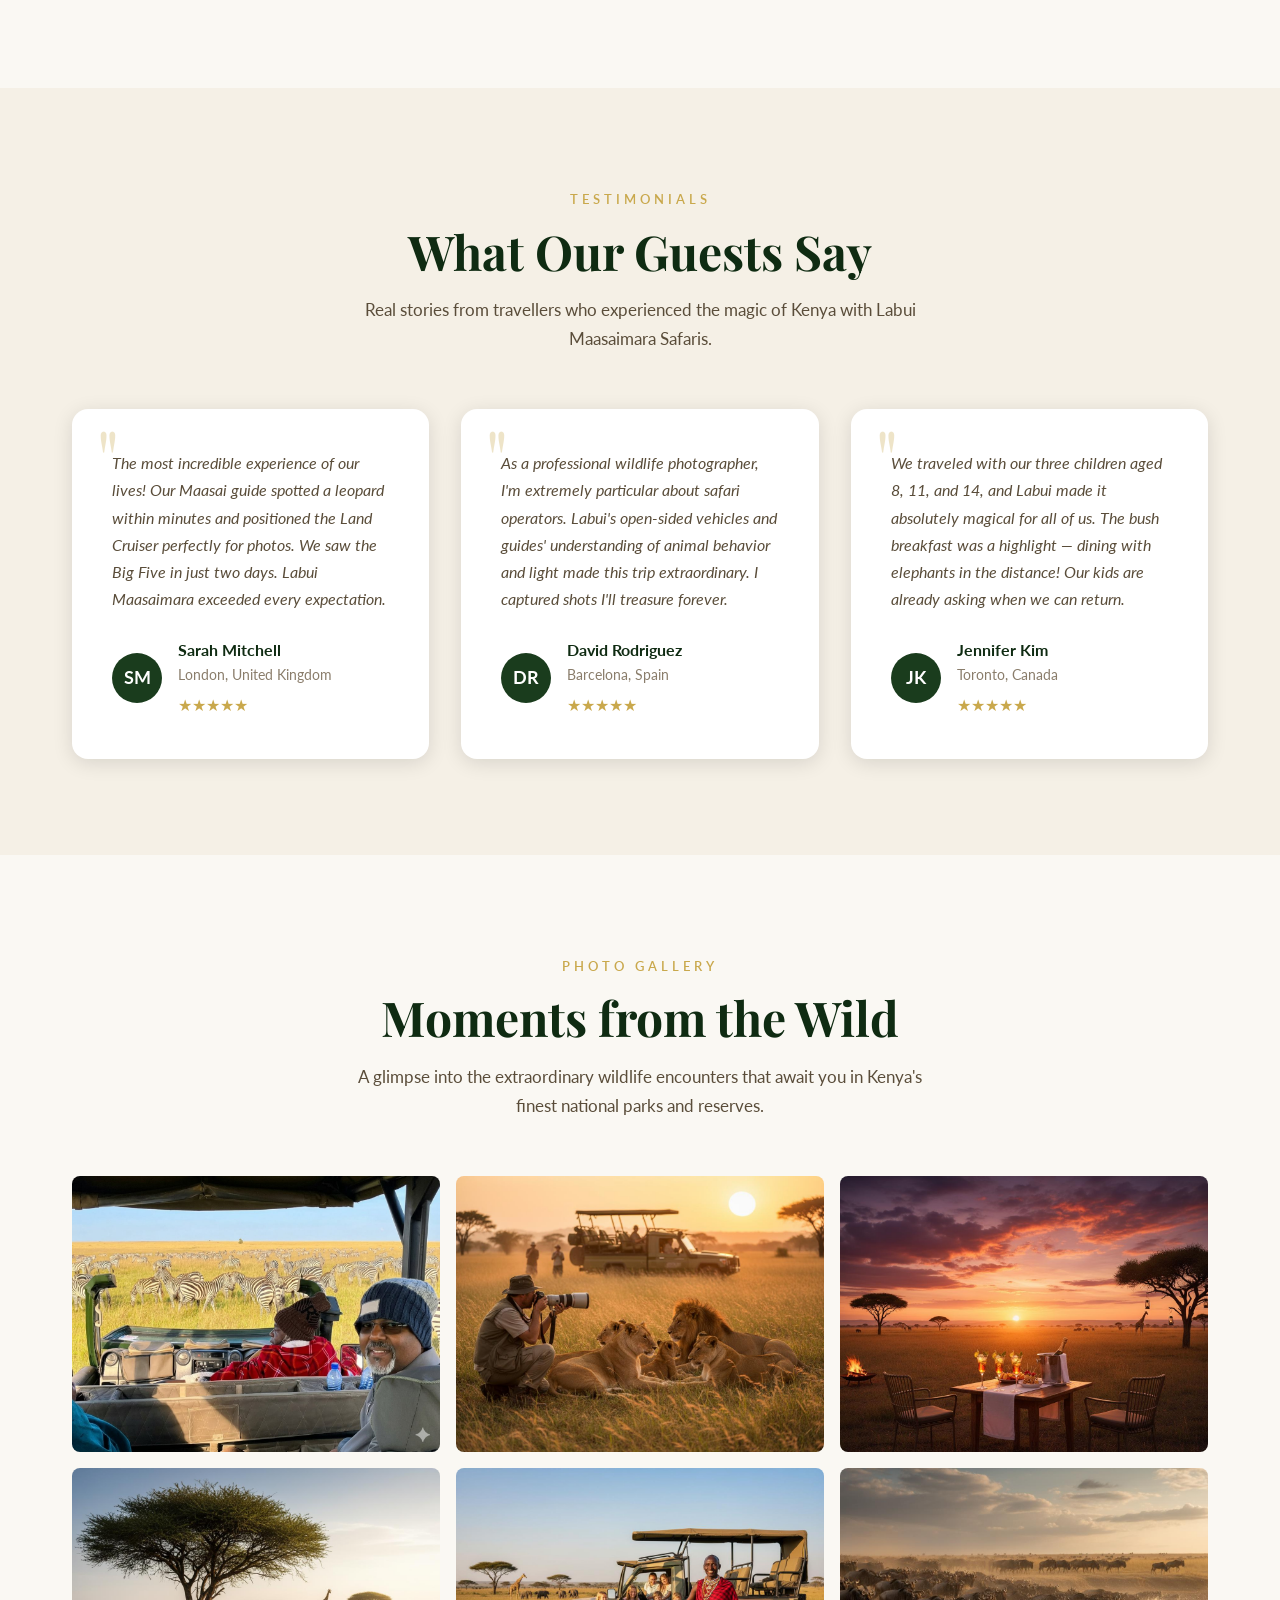
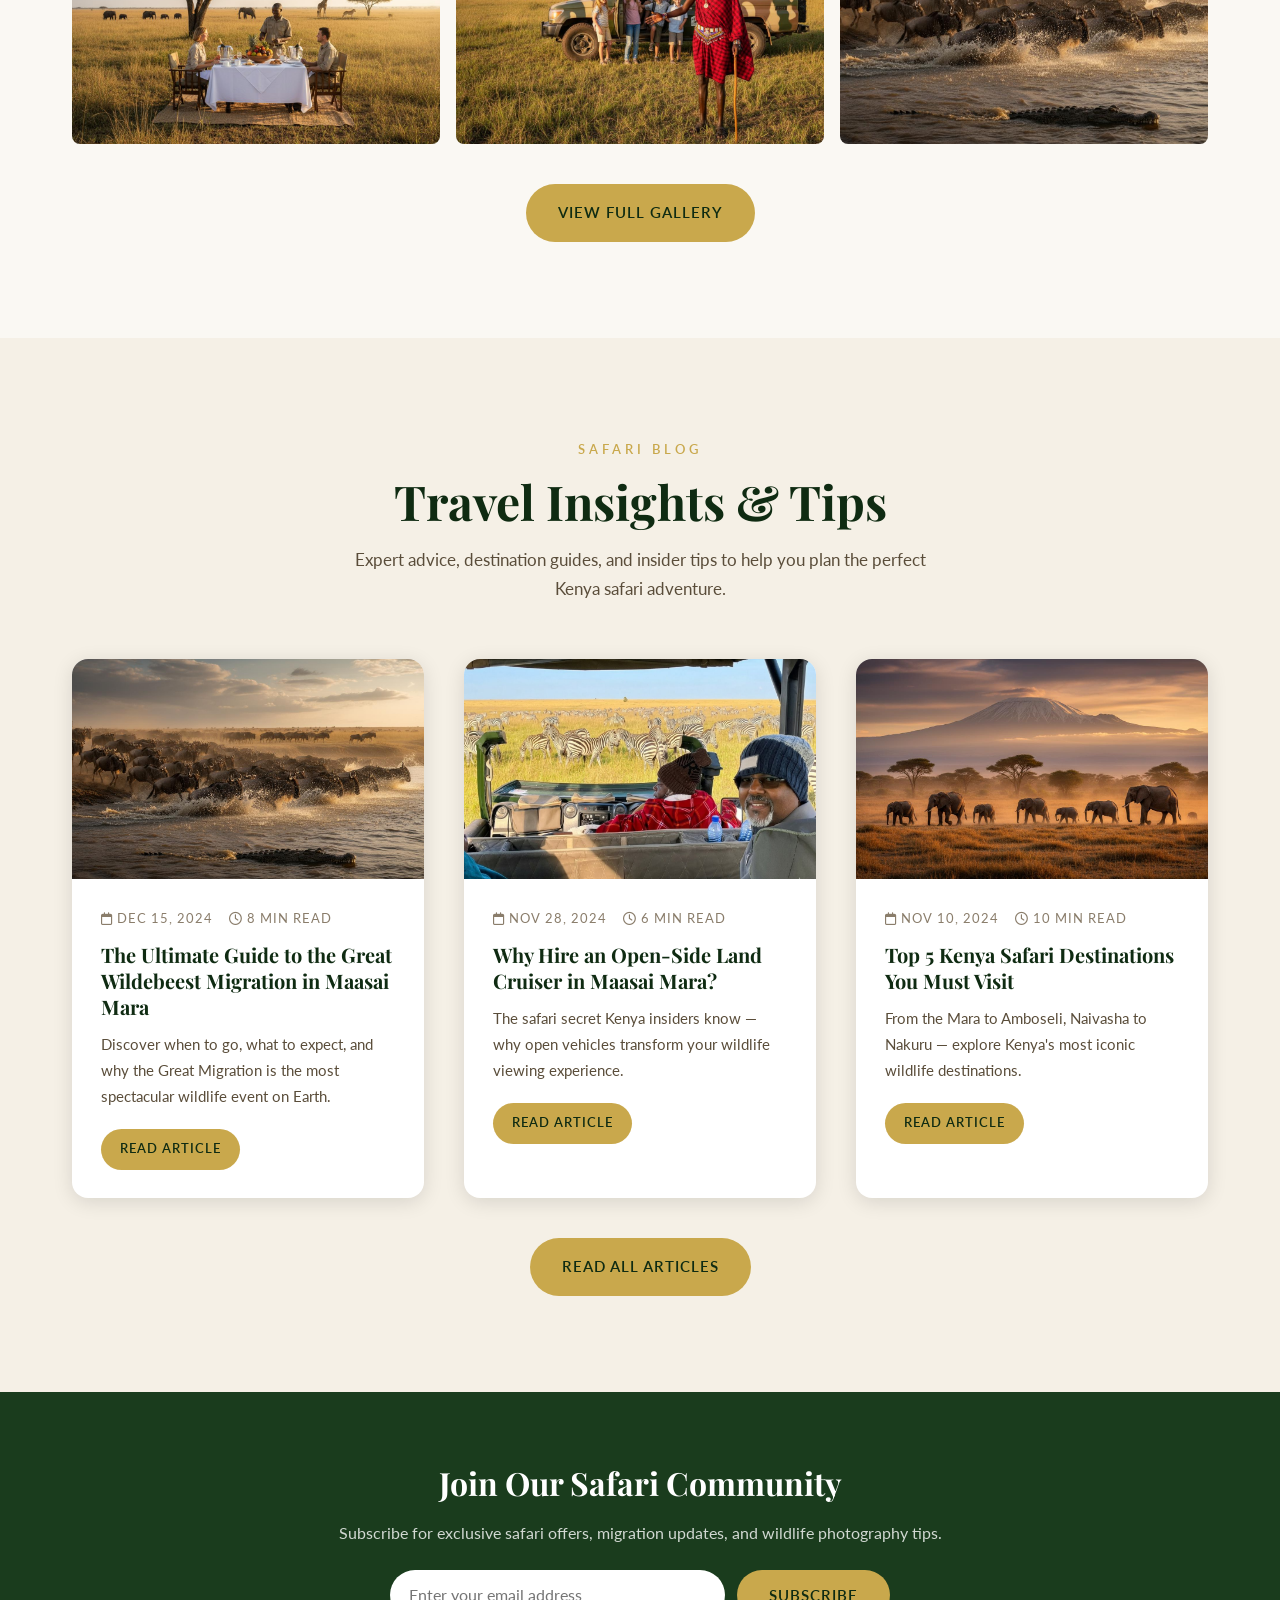
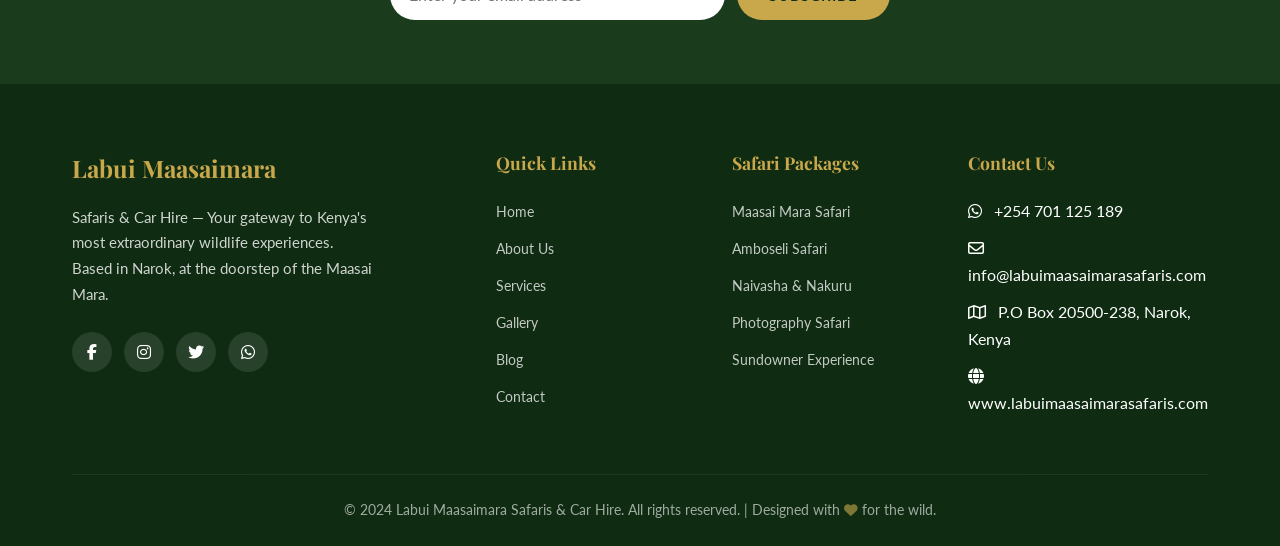
==== commit b8d20818: "feat: add transparent pricing section to services and homepage" ====
--- a/index.html
+++ b/index.html
@@ -185,6 +185,74 @@
     </div>
   </section>
 
+  <!-- Quick Pricing Preview -->
+  <section class="section" id="pricing">
+    <div class="container">
+      <div class="section-header fade-in">
+        <span class="section-label">Pricing</span>
+        <h2 class="section-title">Maasai Mara Game Drive Rates</h2>
+        <p class="section-desc">Straightforward pricing with no surprises. Choose what works for your adventure.</p>
+      </div>
+      
+      <div class="services-grid" style="max-width: 900px; margin: 0 auto;">
+        <div class="service-card fade-in" style="border: 2px solid var(--secondary); position: relative;">
+          <div style="position: absolute; top: -12px; left: 50%; transform: translateX(-50%); background: var(--secondary); color: var(--primary-dark); padding: 0.3rem 1.2rem; border-radius: 20px; font-size: 0.75rem; font-weight: 700; text-transform: uppercase; letter-spacing: 1px;">
+            Most Popular
+          </div>
+          <div class="service-content" style="text-align: center; padding-top: 2rem;">
+            <div style="width: 60px; height: 60px; background: var(--cream); border-radius: 50%; display: flex; align-items: center; justify-content: center; margin: 0 auto 1rem;">
+              <i class="fas fa-sun" style="font-size: 1.5rem; color: var(--secondary);"></i>
+            </div>
+            <h3 class="service-title" style="font-size: 1.3rem;">Full-Day Game Drive</h3>
+            <div style="margin: 1.5rem 0;">
+              <span style="font-size: 3rem; font-weight: 800; color: var(--primary); font-family: var(--font-heading);">$180</span>
+              <span style="color: var(--text-light); font-size: 0.9rem;"> / day</span>
+            </div>
+            <p style="color: var(--text-medium); font-size: 0.9rem; margin-bottom: 1.5rem;">Complete day in the Mara from sunrise to sunset. Maximum wildlife viewing with our expert Maasai guides.</p>
+            <ul style="list-style: none; text-align: left; margin-bottom: 1.5rem; font-size: 0.9rem; color: var(--text-medium);">
+              <li style="padding: 0.4rem 0; border-bottom: 1px solid var(--cream);"><i class="fas fa-check" style="color: var(--secondary); margin-right: 0.5rem;"></i> Open-side 4x4 Land Cruiser</li>
+              <li style="padding: 0.4rem 0; border-bottom: 1px solid var(--cream);"><i class="fas fa-check" style="color: var(--secondary); margin-right: 0.5rem;"></i> Professional Maasai guide</li>
+              <li style="padding: 0.4rem 0; border-bottom: 1px solid var(--cream);"><i class="fas fa-check" style="color: var(--secondary); margin-right: 0.5rem;"></i> Fuel included</li>
+              <li style="padding: 0.4rem 0; border-bottom: 1px solid var(--cream);"><i class="fas fa-check" style="color: var(--secondary); margin-right: 0.5rem;"></i> 6-7 hours game drive</li>
+              <li style="padding: 0.4rem 0;"><i class="fas fa-check" style="color: var(--secondary); margin-right: 0.5rem;"></i> Up to 7 guests</li>
+            </ul>
+            <a href="https://wa.me/254701125189?text=Hello!%20I'd%20like%20to%20book%20a%20Full-Day%20Game%20Drive%20in%20Maasai%20Mara%20for%20$180.%20Please%20confirm%20availability." class="btn btn-whatsapp" target="_blank" rel="noopener" style="width: 100%; justify-content: center;">
+              <i class="fab fa-whatsapp"></i> Book Full Day
+            </a>
+          </div>
+        </div>
+
+        <div class="service-card fade-in">
+          <div class="service-content" style="text-align: center;">
+            <div style="width: 60px; height: 60px; background: var(--cream); border-radius: 50%; display: flex; align-items: center; justify-content: center; margin: 0 auto 1rem;">
+              <i class="fas fa-cloud-sun" style="font-size: 1.5rem; color: var(--secondary);"></i>
+            </div>
+            <h3 class="service-title" style="font-size: 1.3rem;">Half-Day Game Drive</h3>
+            <div style="margin: 1.5rem 0;">
+              <span style="font-size: 3rem; font-weight: 800; color: var(--primary); font-family: var(--font-heading);">$100</span>
+              <span style="color: var(--text-light); font-size: 0.9rem;"> / trip</span>
+            </div>
+            <p style="color: var(--text-medium); font-size: 0.9rem; margin-bottom: 1.5rem;">Morning or afternoon game drive — perfect for travellers with limited time or as an add-on.</p>
+            <ul style="list-style: none; text-align: left; margin-bottom: 1.5rem; font-size: 0.9rem; color: var(--text-medium);">
+              <li style="padding: 0.4rem 0; border-bottom: 1px solid var(--cream);"><i class="fas fa-check" style="color: var(--secondary); margin-right: 0.5rem;"></i> Open-side 4x4 Land Cruiser</li>
+              <li style="padding: 0.4rem 0; border-bottom: 1px solid var(--cream);"><i class="fas fa-check" style="color: var(--secondary); margin-right: 0.5rem;"></i> Professional Maasai guide</li>
+              <li style="padding: 0.4rem 0; border-bottom: 1px solid var(--cream);"><i class="fas fa-check" style="color: var(--secondary); margin-right: 0.5rem;"></i> Fuel included</li>
+              <li style="padding: 0.4rem 0; border-bottom: 1px solid var(--cream);"><i class="fas fa-check" style="color: var(--secondary); margin-right: 0.5rem;"></i> 3-4 hours game drive</li>
+              <li style="padding: 0.4rem 0;"><i class="fas fa-check" style="color: var(--secondary); margin-right: 0.5rem;"></i> Up to 7 guests</li>
+            </ul>
+            <a href="https://wa.me/254701125189?text=Hello!%20I'd%20like%20to%20book%20a%20Half-Day%20Game%20Drive%20in%20Maasai%20Mara%20for%20$100.%20Please%20confirm%20availability." class="btn btn-whatsapp" target="_blank" rel="noopener" style="width: 100%; justify-content: center;">
+              <i class="fab fa-whatsapp"></i> Book Half Day
+            </a>
+          </div>
+        </div>
+      </div>
+      
+      <div style="text-align: center; margin-top: 2rem;" class="fade-in">
+        <a href="services.html#pricing" class="btn btn-primary">View All Pricing & Transfers</a>
+      </div>
+    </div>
+  </section>
+
   <!-- Services Preview -->
   <section class="section">
     <div class="container">
